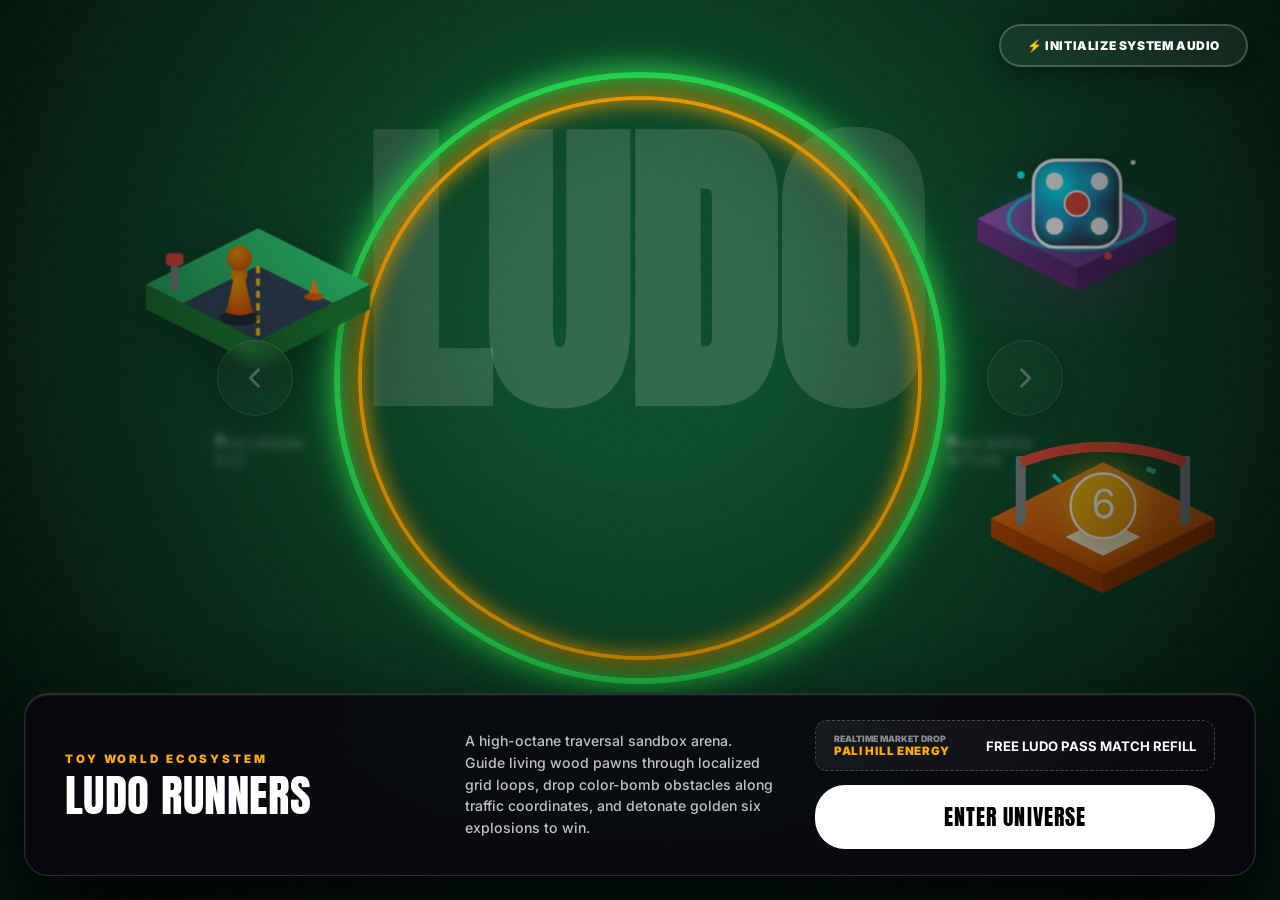
==== index.html @ 67fd9275 "Update index.html" ====
<!DOCTYPE html>
<html lang="en">
<head>
    <meta charset="UTF-8">
    <meta name="viewport" content="width=device-width, initial-scale=1.0">
    <title>BANDRA HUSTLE // AAA INTERACTIVE SYSTEM ARCHITECTURE</title>
    <link rel="preconnect" href="https://fonts.googleapis.com" />
    <link rel="preconnect" href="https://fonts.gstatic.com" crossorigin />
    <link href="https://fonts.googleapis.com/css2?family=Anton&family=Inter:wght@400;700;900&display=swap" rel="stylesheet" />
    
    <style>
        :root {
            --bg-current: #105B35;
            --ring-1: #00ff66;
            --ring-2: #ffaa00;
            --glass-bg: rgba(9, 7, 16, 0.9);
            --neon-glow: #00ff66;
        }

        * {
            margin: 0; padding: 0; box-sizing: border-box;
            font-family: 'Inter', sans-serif;
            user-select: none; -webkit-user-drag: none;
        }

        body, html { 
            width: 100%; height: 100vh; overflow: hidden; 
            background-color: #020104; color: #fff;
        }

        .app-container {
            position: relative; width: 100%; height: 100vh; overflow: hidden;
            background-color: var(--bg-current);
            transition: background-color 1000ms cubic-bezier(0.16, 1, 0.3, 1);
        }

        .ambient-shading {
            position: absolute; inset: 0; pointer-events: none; z-index: 50;
            background: radial-gradient(circle at 50% 35%, transparent 15%, rgba(1, 0, 4, 0.75) 85%);
            mix-blend-mode: multiply;
        }

        .grain-overlay {
            position: absolute; inset: 0; pointer-events: none; z-index: 51; opacity: 0.15;
            background-image: url("data:image/svg+xml,%3Csvg viewBox='0 0 200 200' xmlns='http://www.w3.org/2000/svg'%3E%3Cfilter id='f'%3E%3CfeTurbulence type='fractalNoise' baseFrequency='0.75' numOctaves='4'/%3E%3C/filter%3E%3Crect width='100%25' height='100%25' filter='url(%23f)' opacity='0.12'/%3E%3C/svg%3E");
        }

        .audio-toggle {
            position: absolute; top: 24px; right: 32px; z-index: 60;
            background: rgba(255, 255, 255, 0.06); border: 2px solid rgba(255, 255, 255, 0.2);
            padding: 12px 26px; border-radius: 30px; color: white; font-size: 0.75rem;
            font-weight: 900; cursor: pointer; backdrop-filter: blur(20px);
            box-shadow: 0 6px 24px rgba(0,0,0,0.4); transition: all 0.3s cubic-bezier(0.16, 1, 0.3, 1);
            letter-spacing: 0.05em;
        }
        .audio-toggle:hover { background: #fff; color: #000; transform: scale(1.05); }

        .ring-system {
            position: absolute; top: 42%; left: 50%; transform: translate(-50%, -50%);
            width: 68vh; height: 68vh; pointer-events: none; z-index: 2;
        }
        .neon-ring-outer {
            position: absolute; inset: 0; border-radius: 50%;
            border: 6px solid var(--ring-1);
            box-shadow: 0 0 35px var(--ring-1), inset 0 0 20px var(--ring-1);
            animation: ringPulse 2.2s infinite alternate ease-in-out, ringFlicker 0.18s infinite;
        }
        .neon-ring-inner {
            position: absolute; inset: 24px; border-radius: 50%;
            border: 4px solid var(--ring-2);
            box-shadow: 0 0 45px var(--ring-2), inset 0 0 22px var(--ring-2);
            animation: ringPulse 1.6s infinite alternate-reverse ease-in-out;
        }

        @keyframes ringPulse {
            0% { transform: scale(0.98); filter: brightness(0.9); }
            100% { transform: scale(1.03); filter: brightness(1.3); }
        }
        @keyframes ringFlicker {
            0%, 100% { opacity: 1; }
            33% { opacity: 0.95; }
            64% { opacity: 0.98; }
        }

        .ring-nav-btn {
            position: absolute; top: 42%; transform: translateY(-50%);
            width: 76px; height: 76px; border-radius: 50%;
            background: rgba(255, 255, 255, 0.03); border: 1px solid rgba(255, 255, 255, 0.15);
            backdrop-filter: blur(8px); -webkit-backdrop-filter: blur(8px); cursor: pointer; z-index: 45;
            display: flex; align-items: center; justify-content: center; color: rgba(255, 255, 255, 0.4);
            box-shadow: 0 8px 32px rgba(0,0,0,0.2);
            transition: all 0.3s cubic-bezier(0.16, 1, 0.3, 1);
        }
        .ring-nav-btn:hover { 
            background: rgba(255, 255, 255, 0.12); border-color: rgba(255, 255, 255, 0.4); 
            transform: translateY(-50%) scale(1.08); color: rgba(255, 255, 255, 0.9);
            box-shadow: 0 0 20px rgba(255,255,255,0.15);
        }
        .ring-nav-left { left: calc(50% - 47vh); }
        .ring-nav-right { right: calc(50% - 47vh); }
        .ring-nav-btn svg { width: 28px; height: 28px; fill: none; stroke: currentColor; stroke-width: 2.5; }

        .ghost-text {
            position: absolute; top: 5%; left: 50%; transform: translateX(-50%);
            pointer-events: none; font-family: 'Anton', sans-serif; font-size: clamp(90px, 24vw, 340px);
            font-weight: 900; color: rgba(255, 255, 255, 0.15); text-transform: uppercase; 
            white-space: nowrap; z-index: 1; letter-spacing: -0.01em;
        }

        .stage-container { position: absolute; inset: 0; z-index: 3; perspective: 1800px; }
        .character-wrapper {
            position: absolute; aspect-ratio: 0.58 / 1; will-change: transform, filter, opacity;
            transition: all 900ms cubic-bezier(0.16, 1, 0.3, 1);
        }
        .character-wrapper img { 
            width: 100%; height: 100%; object-fit: contain; object-position: bottom center; 
            animation: heroBreathing 5s infinite alternate ease-in-out;
        }

        @keyframes heroBreathing {
            0% { transform: translateY(0) scale(1); filter: drop-shadow(0 20px 30px rgba(0,0,0,0.45)); }
            100% { transform: translateY(-12px) scale(1.02); filter: drop-shadow(0 35px 60px rgba(0,0,0,0.65)) brightness(1.12); }
        }

        /* 3D Diorama Stage Container Plates */
        .props-container { position: absolute; inset: 0; z-index: 4; pointer-events: none; }
        
        .aaa-diorama-card {
            position: absolute; width: 260px; height: 260px;
            will-change: transform, opacity;
            transition: all 1200ms cubic-bezier(0.16, 1, 0.3, 1);
        }

        /* Ambient Orbiting Animations with Micro Parallax Shifting */
        @keyframes d-orbit-left {
            0% { transform: translateY(0px) rotate(-2deg) scale(1); }
            50% { transform: translateY(-15px) rotate(2deg) scale(1.03); }
            100% { transform: translateY(0px) rotate(-2deg) scale(1); }
        }
        @keyframes d-orbit-topright {
            0% { transform: translateY(0px) rotate(4deg) scale(1); }
            50% { transform: translateY(-22px) rotate(-1deg) scale(1.04); }
            100% { transform: translateY(0px) rotate(4deg) scale(1); }
        }
        @keyframes d-orbit-bottomright {
            0% { transform: translateY(0px) rotate(-3deg) scale(1); }
            50% { transform: translateY(12px) rotate(3deg) scale(0.97); }
            100% { transform: translateY(0px) rotate(-3deg) scale(1); }
        }

        .role-center { left: 50%; bottom: 15%; height: 85%; transform: translateX(-50%) translateZ(150px); opacity: 1; z-index: 20; filter: blur(0); }
        .role-left { left: 16%; bottom: 20%; height: 32%; transform: translateX(-50%) translateZ(-350px) rotateY(45deg); filter: blur(5px) grayscale(40%); opacity: 0.45; z-index: 10; }
        .role-right { left: 84%; bottom: 20%; height: 32%; transform: translateX(-50%) translateZ(-350px) rotateY(-45deg); filter: blur(5px) grayscale(40%); opacity: 0.45; z-index: 10; }
        .role-back { left: 50%; bottom: 24%; height: 18%; transform: translateX(-50%) translateZ(-800px); filter: blur(15px); opacity: 0.04; z-index: 5; }

        .bottom-console {
            position: absolute; bottom: 24px; left: 24px; right: 24px; z-index: 60;
            background: var(--glass-bg); backdrop-filter: blur(45px) saturate(210%);
            -webkit-backdrop-filter: blur(45px) saturate(210%);
            border: 1px solid rgba(255, 255, 255, 0.14); border-radius: 24px;
            padding: 26px 40px; display: grid; grid-template-columns: 360px 1fr 400px;
            gap: 40px; align-items: center;
            box-shadow: 0 45px 90px rgba(0,0,0,0.9), inset 0 1px 2px rgba(255,255,255,0.2);
        }

        .ui-title { font-family: 'Anton', sans-serif; font-size: 2.8rem; color: #fff; line-height: 0.95; text-transform: uppercase; letter-spacing: 0.01em; }
        .brand-meta { font-size: 0.72rem; font-weight: 900; color: var(--ring-2); letter-spacing: 0.25em; text-transform: uppercase; margin-bottom: 8px; }
        .ui-desc { font-size: 0.88rem; color: rgba(255, 255, 255, 0.75); line-height: 1.55; font-weight: 500; }

        .console-right-panel { display: flex; flex-direction: column; gap: 14px; }
        
        .compact-deal-box {
            background: linear-gradient(135deg, rgba(255,255,255,0.06) 0%, rgba(255,255,255,0.01) 100%);
            border: 1px dashed rgba(255, 255, 255, 0.22); border-radius: 12px; padding: 12px 18px;
            display: flex; justify-content: space-between; align-items: center;
            position: relative; overflow: hidden;
        }

        .deal-vendor { font-size: 0.72rem; color: var(--ring-2); font-weight: 900; text-transform: uppercase; letter-spacing: 0.06em; }
        .deal-text { font-size: 0.82rem; color: #fff; font-weight: 700; }

        .launcher-btn {
            width: 100%; background: #fff; color: #000; border: none; border-radius: 30px;
            padding: 16px; font-family: 'Anton', sans-serif; font-size: 1.35rem;
            letter-spacing: 0.05em; text-transform: uppercase; cursor: pointer; text-align: center; text-decoration: none;
            transition: all 0.3s cubic-bezier(0.16, 1, 0.3, 1); display: flex; align-items: center; justify-content: center;
        }
        .launcher-btn:hover { 
            background: var(--neon-glow); transform: translateY(-3px); 
            box-shadow: 0 12px 30px rgba(0,255,102,0.45);
        }

        @media (max-width: 1200px) {
            .bottom-console { grid-template-columns: 1fr; gap: 20px; padding: 24px; }
            .ui-desc, .compact-deal-box { display: none; }
            .ring-nav-btn { width: 64px; height: 64px; }
            .ring-nav-left { left: 20px; } .ring-nav-right { right: 20px; }
            .aaa-diorama-card { display: none; }
        }
    </style>
</head>
<body>

    <div class="app-container" id="app-root">
        <div class="ambient-shading"></div>
        <div class="grain-overlay"></div>
        
        <button class="audio-toggle" onclick="toggleMusic()"><span id="m-status">⚡ INITIALIZE SYSTEM AUDIO</span></button>
        
        <div class="ghost-text" id="ghost-title">LUDO</div>
        
        <div class="ring-system">
            <div class="neon-ring-outer"></div>
            <div class="neon-ring-inner"></div>
        </div>

        <button class="ring-nav-btn ring-nav-left" onclick="navigate('prev')" aria-label="Previous Frame">
            <svg viewBox="0 0 24 24"><path d="M15 19l-7-7 7-7" stroke-linecap="round" stroke-linejoin="round"/></svg>
        </button>
        <button class="ring-nav-btn ring-nav-right" onclick="navigate('next')" aria-label="Next Frame">
            <svg viewBox="0 0 24 24"><path d="M9 5l7 7-7 7" stroke-linecap="round" stroke-linejoin="round"/></svg>
        </button>

        <div class="stage-container" id="stage"></div>
        <div class="props-container" id="sticker-layer"></div>

        <div class="bottom-console">
            <div>
                <div class="brand-meta" id="meta-type">TOY WORLD CHAOS</div>
                <p class="ui-title" id="char-name">LUDO RUNNERS</p>
            </div>

            <div>
                <p class="ui-desc" id="char-desc">Loading visual world engine ecosystems...</p>
            </div>

            <div class="console-right-panel">
                <div class="compact-deal-box">
                    <div>
                        <div style="font-size: 0.55rem; opacity: 0.5; font-weight: 900; text-transform: uppercase;">REALTIME MARKET DROP</div>
                        <div class="deal-vendor" id="deal-vendor">LOADING NODE</div>
                    </div>
                    <div class="deal-text" id="deal-text">UPDATING VIP BADGE METADATA...</div>
                </div>
                <a href="#" class="launcher-btn" onclick="launchGame(event)">ENTER UNIVERSE</a>
            </div>
        </div>
    </div>

    <script>
        // Cinematic High-Poly 3D Diorama Blueprint Library
        const DIORAMAS = {
            ludo: [
                // 1. LEFT DIORAMA: Tiny suburban road with running wooden pawn
                `<svg viewBox="0 0 240 240">
                    <defs>
                        <linearGradient id="ludoGrass" x1="0" y1="0" x2="0" y2="1"><stop offset="0%" stop-color="#2ecc71"/><stop offset="100%" stop-color="#27ae60"/></linearGradient>
                        <linearGradient id="ludoAsphalt" x1="0" y1="0" x2="1" y2="0"><stop offset="0%" stop-color="#34495e"/><stop offset="100%" stop-color="#2c3e50"/></linearGradient>
                        <radialGradient id="pawnWood" cx="40%" cy="30%" r="70%"><stop offset="0%" stop-color="#f39c12"/><stop offset="100%" stop-color="#d35400"/></radialGradient>
                    </defs>
                    <polygon points="120,40 210,85 120,130 30,85" fill="url(#ludoGrass)" filter="drop-shadow(0 20px 25px rgba(0,0,0,0.5))"/>
                    <polygon points="30,85 120,130 120,150 30,105" fill="#1e7e34"/>
                    <polygon points="120,130 210,85 210,105 120,150" fill="#196f2e"/>
                    <polygon points="60,100 120,70 180,100 120,130" fill="url(#ludoAsphalt)"/>
                    <line x1="120" y1="70" x2="120" y2="130" stroke="#f1c40f" stroke-width="3" stroke-dasharray="6 4"/>
                    <polygon points="160,95 165,80 170,95" fill="#e67e22"/><ellipse cx="165" cy="95" rx="8" ry="3" fill="#d35400"/>
                    <ellipse cx="105" cy="112" rx="16" ry="6" fill="#000" opacity="0.4"/>
                    <path d="M95 105 Q90 108 105 110 Q120 108 115 105 L110 82 Q115 72 105 72 Q95 72 100 82 Z" fill="url(#pawnWood)"/>
                    <circle cx="105" cy="64" r="10" fill="url(#pawnWood)"/>
                    <rect x="50" y="70" width="6" height="20" fill="#7f8c8d"/>
                    <rect x="46" y="60" width="14" height="10" rx="3" fill="#e74c3c"/>
                </svg>`,
                // 2. TOP-RIGHT DIORAMA: Magical dice shrine sitting on a glowing tile
                `<svg viewBox="0 0 240 240">
                    <defs>
                        <linearGradient id="tileGlow" x1="0" y1="0" x2="0" y2="1"><stop offset="0%" stop-color="#9b59b6"/><stop offset="100%" stop-color="#8e44ad"/></linearGradient>
                        <radialGradient id="diceCore" cx="30%" cy="30%" r="70%"><stop offset="0%" stop-color="#00ffff"/><stop offset="60%" stop-color="#2980b9"/><stop offset="100%" stop-color="#2c3e50"/></radialGradient>
                    </defs>
                    <polygon points="120,50 200,90 120,130 40,90" fill="url(#tileGlow)" filter="drop-shadow(0 25px 30px rgba(142,68,173,0.4))"/>
                    <polygon points="40,90 120,130 120,148 40,108" fill="#6d3284"/>
                    <polygon points="120,130 200,90 200,108 120,148" fill="#5b2770"/>
                    <ellipse cx="120" cy="90" rx="55" ry="25" fill="none" stroke="#00ffff" stroke-width="3" opacity="0.7" filter="drop-shadow(0 0 8px #00ffff)"/>
                    <g transform="translate(0, -12)">
                        <rect x="85" y="55" width="70" height="70" rx="18" fill="url(#diceCore)" stroke="#fff" stroke-width="2.5" filter="drop-shadow(0 10px 20px rgba(0,0,0,0.4))"/>
                        <circle cx="102" cy="72" r="7" fill="#fff" filter="drop-shadow(0 0 6px #00ffff)"/>
                        <circle cx="138" cy="72" r="7" fill="#fff" filter="drop-shadow(0 0 6px #00ffff)"/>
                        <circle cx="102" cy="108" r="7" fill="#fff" filter="drop-shadow(0 0 6px #00ffff)"/>
                        <circle cx="138" cy="108" r="7" fill="#fff" filter="drop-shadow(0 0 6px #00ffff)"/>
                        <circle cx="120" cy="90" r="10" fill="#e74c3c" stroke="#fff" stroke-width="1.5"/>
                    </g>
                    <circle cx="75" cy="55" r="3" fill="#00ffff"/><circle cx="165" cy="45" r="2" fill="#fff"/><circle cx="145" cy="120" r="3" fill="#e74c3c"/>
                </svg>`,
                // 3. BOTTOM-RIGHT DIORAMA: Miniature finish line platform with golden six burst
                `<svg viewBox="0 0 240 240">
                    <defs>
                        <linearGradient id="goldBase" x1="0" y1="0" x2="1" y2="1"><stop offset="0%" stop-color="#f1c40f"/><stop offset="100%" stop-color="#f39c12"/></linearGradient>
                        <linearGradient id="floorPlank" x1="0" y1="0" x2="0" y2="1"><stop offset="0%" stop-color="#e67e22"/><stop offset="100%" stop-color="#d35400"/></linearGradient>
                    </defs>
                    <polygon points="120,40 210,85 120,130 30,85" fill="url(#floorPlank)"/>
                    <polygon points="30,85 120,130 120,145 30,100" fill="#b34700"/>
                    <polygon points="120,130 210,85 210,100 120,145" fill="#993d00"/>
                    <polygon points="90,100 120,85 150,100 120,115" fill="#fff"/>
                    <polygon points="70,90 90,100 120,115 100,105" fill="#222"/>
                    <rect x="50" y="35" width="8" height="55" fill="#7f8c8d" rx="2"/>
                    <rect x="182" y="35" width="8" height="55" fill="#7f8c8d" rx="2"/>
                    <path d="M54 40 Q120 15 186 40" fill="none" stroke="#e74c3c" stroke-width="8"/>
                    <g filter="drop-shadow(0 0 15px #f1c40f)">
                        <circle cx="120" cy="75" r="26" fill="url(#goldBase)" stroke="#fff" stroke-width="2"/>
                        <text x="120" y="85" font-family="'Anton', sans-serif" font-size="32" fill="#fff" text-anchor="middle">6</text>
                    </g>
                    <path d="M80 50 L86 56" stroke="#00ffff" stroke-width="3"/><path d="M155 45 L162 48" stroke="#2ecc71" stroke-width="4"/>
                </svg>`
            ],
            catan: [
                // 1. LEFT DIORAMA: Cozy hexagonal tile with animated wheat fields & windmill
                `<svg viewBox="0 0 240 240">
                    <polygon points="120,35 195,75 195,145 120,185 45,145 45,75" fill="#f39c12" stroke="#fff" stroke-width="1.5" filter="drop-shadow(0 20px 25px rgba(0,0,0,0.5))"/>
                    <rect x="108" y="75" width="24" height="50" fill="#d35400" rx="3"/>
                    <polygon points="100,75 120,55 140,75" fill="#c0392b"/>
                    <circle cx="120" cy="85" r="5" fill="#2c3e50"/>
                    <line x1="90" y1="85" x2="150" y2="85" stroke="#fff" stroke-width="2.5"/>
                    <line x1="120" y1="55" x2="120" y2="115" stroke="#fff" stroke-width="2.5"/>
                    <circle cx="75" cy="120" r="14" fill="#f1c40f"/><circle cx="160" cy="120" r="16" fill="#f1c40f"/>
                </svg>`,
                // 2. TOP-RIGHT DIORAMA: Mountainous ore crystal node element
                `<svg viewBox="0 0 240 240">
                    <polygon points="120,35 195,75 195,145 120,185 45,145 45,75" fill="#7f8c8d"/>
                    <polygon points="120,50 170,140 70,140" fill="#95a5a6"/>
                    <polygon points="95,65 145,150 45,150" fill="#bdc3c7"/>
                    <polygon points="120,70 140,110 120,135 100,110" fill="#9b59b6" stroke="#fff" stroke-width="1" filter="drop-shadow(0 0 10px #9b59b6)"/>
                    <polygon points="145,90 158,115 145,130 132,115" fill="#00ffff" stroke="#fff" stroke-width="1" filter="drop-shadow(0 0 8px #00ffff)"/>
                </svg>`,
                // 3. BOTTOM-RIGHT DIORAMA: Seafaring trade ship arriving at harbor beacon
                `<svg viewBox="0 0 240 240">
                    <polygon points="120,35 195,75 195,145 120,185 45,145 45,75" fill="#2980b9"/>
                    <rect x="150" y="70" width="16" height="60" fill="#eceff1"/>
                    <polygon points="146,70 158,52 170,70" fill="#c0392b"/>
                    <circle cx="158" cy="64" r="8" fill="#fff5cc" filter="blur(4px)"/>
                    <path d="M65,120 L105,120 L115,105 L55,105 Z" fill="#8d6e63"/>
                    <polygon points="85,105 85,75 105,90" fill="#fff"/>
                </svg>`
            ],
            sandbox: [
                // 1. LEFT DIORAMA: Voxel floating island tile with stylized tree
                `<svg viewBox="0 0 240 240">
                    <rect x="45" y="75" width="150" height="75" fill="#27ae60" rx="8" filter="drop-shadow(0 20px 25px rgba(0,0,0,0.5))"/>
                    <rect x="45" y="110" width="150" height="40" fill="#7d5c42" rx="4"/>
                    <rect x="95" y="45" width="50" height="50" fill="#2ecc71" rx="6"/>
                    <rect x="110" y="30" width="20" height="20" fill="#55efc4" rx="3"/>
                    <rect x="117" y="90" width="8" height="25" fill="#634832"/>
                </svg>`,
                // 2. TOP-RIGHT DIORAMA: Glowing matrix mineral pickaxe excavation node
                `<svg viewBox="0 0 240 240">
                    <rect x="50" y="50" width="140" height="140" rx="20" fill="#2d3436" stroke="#636e72" stroke-width="4"/>
                    <rect x="80" y="80" width="30" height="30" fill="#00ffcc" filter="drop-shadow(0 0 12px #00ffcc)"/>
                    <rect x="130" y="70" width="20" height="20" fill="#ff007f" filter="drop-shadow(0 0 10px #ff007f)"/>
                    <path d="M70,140 L140,70" stroke="#81ecec" stroke-width="8" stroke-linecap="square"/>
                    <rect x="125" y="50" width="35" height="30" fill="#ffeaa7" rx="3"/>
                </svg>`,
                // 3. BOTTOM-RIGHT DIORAMA: Obsidian runic portal portal block
                `<svg viewBox="0 0 240 240">
                    <rect x="55" y="45" width="130" height="150" rx="12" fill="#1e272e" stroke="#00d2d3" stroke-width="6" filter="drop-shadow(0 0 20px #00d2d3)"/>
                    <circle cx="120" cy="120" r="45" fill="radial-gradient(circle, #a55eea, #4b1285)"/>
                    <circle cx="120" cy="120" r="25" fill="#fff" filter="blur(6px)" opacity="0.6"/>
                </svg>`
            ],
            guide: [
                // 1. LEFT DIORAMA: Luxury marketplace structure storefront layout
                `<svg viewBox="0 0 240 240">
                    <polygon points="120,40 210,85 120,130 30,85" fill="#2c3e50" filter="drop-shadow(0 20px 25px rgba(0,0,0,0.6))"/>
                    <rect x="60" y="55" width="120" height="40" fill="#e74c3c" rx="4"/>
                    <line x1="60" y1="75" x2="180" y2="75" stroke="#fff" stroke-width="4" stroke-dasharray="10 6"/>
                    <ellipse cx="120" cy="115" rx="30" ry="10" fill="#ffd700" stroke="#fff" stroke-width="1.5"/>
                    <path d="M110,85 L130,85 L125,115 L115,115 Z" fill="linear-gradient(#fff, #aaa)"/>
                </svg>`,
                // 2. TOP-RIGHT DIORAMA: Golden reward safe box treasure chest safe vault
                `<svg viewBox="0 0 240 240">
                    <rect x="50" y="50" width="140" height="130" rx="22" fill="linear-gradient(135deg, #f1c40f, #d35400)" stroke="#fff" stroke-width="3" filter="drop-shadow(0 20px 30px rgba(0,0,0,0.7))"/>
                    <rect x="68" y="68" width="104" height="94" fill="#1c1c1f" rx="10"/>
                    <circle cx="120" cy="115" r="24" fill="none" stroke="#f1c40f" stroke-width="6"/>
                    <circle cx="120" cy="115" r="8" fill="#00ff66" filter="drop-shadow(0 0 8px #00ff66)"/>
                    <circle cx="80" cy="85" r="4" fill="#ffd700"/><circle cx="160" cy="140" r="3" fill="#ffd700"/>
                </svg>`,
                // 3. BOTTOM-RIGHT DIORAMA: Floating VIP validation card display capsule
                `<svg viewBox="0 0 240 240">
                    <ellipse cx="120" cy="160" rx="60" ry="18" fill="#34495e"/>
                    <path d="M60,80 L60,160 Q120,190 180,160 L180,80 Z" fill="rgba(0, 240, 255, 0.08)" stroke="#00ffff" stroke-width="2"/>
                    <ellipse cx="120" cy="80" rx="60" ry="16" fill="rgba(255,255,255,0.2)" stroke="#00ffff" stroke-width="1.5"/>
                    <g transform="translate(0, -10)">
                        <rect x="85" y="95" width="70" height="44" rx="6" fill="rgba(231, 76, 60, 0.8)" stroke="#fff" stroke-width="1.5" transform="rotate(-15 120 117)"/>
                        <text x="120" y="122" font-family="'Anton', sans-serif" font-size="14" fill="#fff" text-anchor="middle" transform="rotate(-15 120 117)">VIP PASS</text>
                    </g>
                </svg>`
            ]
        };

        const DATA = [
            { name: "LUDO RUNNERS", game: "ludo", title: "LUDO", type: "TOY WORLD ECOSYSTEM", desc: "A high-octane traversal sandbox arena. Guide living wood pawns through localized grid loops, drop color-bomb obstacles along traffic coordinates, and detonate golden six explosions to win.", src: 'https://fifth-gentle-45902158.figma.site/_components/v2/4de492f6d9cf8244ad5293233e5c6f52407d42fc/2.b977faab.png', bg: '#0D4F2C', ring1: '#00ff66', ring2: '#ffaa00', vendor: 'PALI HILL ENERGY', deal: 'FREE LUDO PASS MATCH REFILL', stickKey: 'ludo' },
            { name: "BANDRA SETTLERS", game: "catan", title: "CATAN", type: "BOARD STRATEGY MATRIX", desc: "Monopolize neighborhood trade routes. Barter golden wheat layers, capture premium territory plots, and deploy physical wood guardian blocks to cut off your opponents.", src: 'https://fifth-gentle-45902158.figma.site/_components/v2/4de492f6d9cf8244ad5293233e5c6f52407d42fc/1.02464a56.png', bg: '#8A251A', ring1: '#FF0055', ring2: '#00F0FF', vendor: 'SUBWAY CARTER', deal: 'BOGO CHAI SHAKE // CODE: HUSTLE', stickKey: 'catan' },
            { name: "MAYANAGRI CRAFT", game: "sandbox", title: "CRAFT", type: "VOXEL FANTASY CANVAS", desc: "Forge an original block world from the ground up. Mine glowing crystal shards with specialized pickaxes, summon block elemental spirits, and structure immense property grids.", src: 'https://fifth-gentle-45902158.figma.site/_components/v2/4de492f6d9cf8244ad5293233e5c6f52407d42fc/3.4df853b4.png', bg: '#581B82', ring1: '#FFFF00', ring2: '#FF00FF', vendor: 'KICKSTART CAFE', deal: 'FLAT 30% OFF NITRO COLD BREWS', stickKey: 'sandbox' },
            { name: "BANDRA BUZZ", game: "guide", title: "BUZZ", type: "CYBER HUB TERMINAL", desc: "The ultimate premium directory platform. Crack open golden loot vaults, secure high-value holographic coupons, and claim limited rewards from the neighborhood's elite merchants.", src: 'https://fifth-gentle-45902158.figma.site/_components/v2/4de492f6d9cf8244ad5293233e5c6f52407d42fc/4.4457fbce.png', bg: '#134770', ring1: '#00FFFF', ring2: '#FFFFFF', vendor: 'ELITE MERCHANDISE', deal: 'SECRET MYSTERY VAULT IS LIVE', stickKey: 'guide' }
        ];

        let activeIndex = 0, isAnimating = false;
        const root = document.getElementById('app-root'), stage = document.getElementById('stage'), stickerLayer = document.getElementById('sticker-layer');

        function init() {
            stage.innerHTML = '';
            DATA.forEach((item, idx) => {
                const div = document.createElement('div');
                div.className = 'character-wrapper'; div.id = `char-${idx}`;
                div.innerHTML = `<img src="${item.src}" alt="Hero ${item.name}" draggable="false">`;
                stage.appendChild(div);
            });
            updateScene();
        }

        function updateScene() {
            const current = DATA[activeIndex];
            root.style.setProperty('--bg-current', current.bg);
            root.style.setProperty('--ring-1', current.ring1);
            root.style.setProperty('--ring-2', current.ring2);
            document.getElementById('ghost-title').innerText = current.title;
            document.getElementById('char-name').innerText = current.name;
            document.getElementById('char-desc').innerText = current.desc;
            document.getElementById('meta-type').innerText = current.type;
            document.getElementById('deal-vendor').innerText = current.vendor;
            document.getElementById('deal-text').innerText = current.deal;

            DATA.forEach((_, idx) => {
                const node = document.getElementById(`char-${idx}`);
                node.className = 'character-wrapper';
                if (idx === activeIndex) node.classList.add('role-center');
                else if (idx === (activeIndex + DATA.length - 1) % DATA.length) node.classList.add('role-left');
                else if (idx === (activeIndex + 1) % DATA.length) node.classList.add('role-right');
                else node.classList.add('role-back');
            });

            renderAAADioramaPods(current.stickKey);
        }

        function renderAAADioramaPods(key) {
            stickerLayer.innerHTML = '';
            const models = DIORAMAS[key];
            
            // Explicit Curated Layout Configurations: Left, Top-Right, Bottom-Right
            const layouts = [
                { left: 10, top: 22, profile: 'd-orbit-left', depth: -180 },
                { left: 74, top: 14, profile: 'd-orbit-topright', depth: -120 },
                { left: 76, top: 48, profile: 'd-orbit-bottomright', depth: -60 }
            ];

            models.forEach((svgMarkup, i) => {
                if(i >= layouts.length) return;
                const config = layouts[i];
                
                const frame = document.createElement('div');
                frame.className = 'aaa-diorama-card';
                frame.innerHTML = svgMarkup;

                frame.style.left = `${config.left}%`;
                frame.style.top = `${config.top}%`;
                frame.style.transform = `translateZ(${config.depth - 200}px) scale(0.6)`;
                frame.style.opacity = '0';
                frame.style.animation = `${config.profile} ${5 + (i * 1.5)}s infinite alternate ease-in-out`;

                stickerLayer.appendChild(frame);

                // Entrance parallax sweep execution
                setTimeout(() => {
                    frame.style.transform = `translateZ(${config.depth}px) scale(1.15)`;
                    frame.style.opacity = '1';
                }, 60 + (i * 80));
            });
        }

        function navigate(dir) {
            if (isAnimating) return;
            isAnimating = true;
            activeIndex = dir === 'next' ? (activeIndex + 1) % DATA.length : (activeIndex + DATA.length - 1) % DATA.length;
            updateScene();
            setTimeout(() => { isAnimating = false; }, 900);
        }

        function launchGame(e) {
            e.preventDefault();
            alert(`Booting Modular Game Environment Engine: [${DATA[activeIndex].game.toUpperCase()}]`);
        }

        let audioCtx = null;
        function toggleMusic() {
            if (!audioCtx) {
                audioCtx = new (window.AudioContext || window.webkitAudioContext)();
                setInterval(() => {
                    if(audioCtx && audioCtx.state === 'running') {
                        let osc = audioCtx.createOscillator(); let gain = audioCtx.createGain();
                        osc.type = 'sine'; const tracks = [146.83, 164.81, 220.00, 293.66];
                        osc.frequency.setValueAtTime(tracks[Math.floor(Math.random() * tracks.length)], audioCtx.currentTime);
                        gain.gain.setValueAtTime(0.03, audioCtx.currentTime);
                        gain.gain.exponentialRampToValueAtTime(0.001, audioCtx.currentTime + 0.5);
                        osc.connect(gain); gain.connect(audioCtx.destination);
                        osc.start(); osc.stop(audioCtx.currentTime + 0.5);
                    }
                }, 280);
                document.getElementById('m-status').innerText = "🔊 AUDIO SYNTH: OPERATIONAL"; return;
            }
            if (audioCtx.state === 'suspended') { audioCtx.resume(); document.getElementById('m-status').innerText = "🔊 AUDIO SYNTH: OPERATIONAL"; }
            else { audioCtx.suspend(); document.getElementById('m-status').innerText = "🔇 AUDIO SYNTH: ASLEEP"; }
        }

        window.addEventListener('DOMContentLoaded', init);
    </script>
</body>
</html>
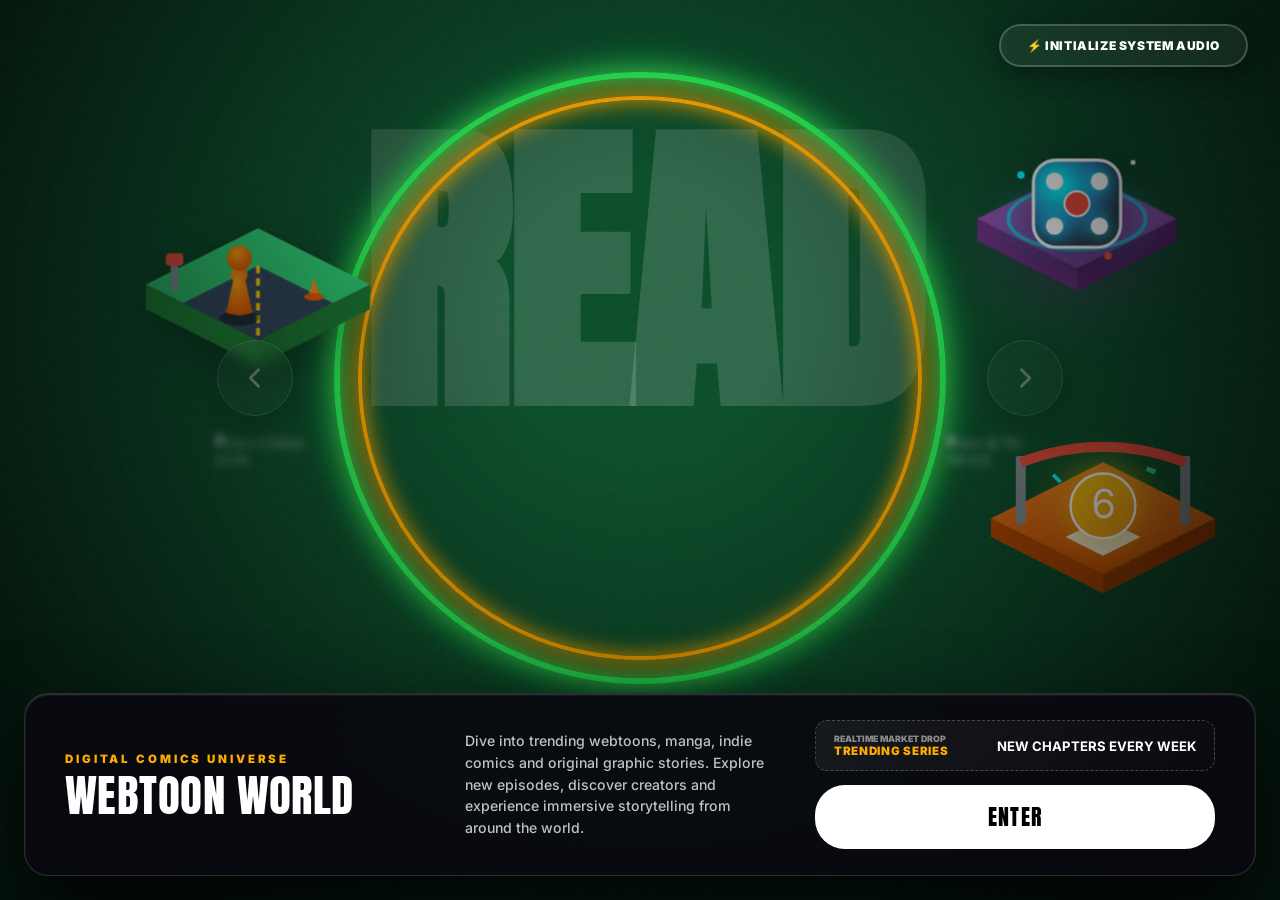
==== commit ee7427e5: "Updated homepage and project structure" ====
--- a/index.html
+++ b/index.html
@@ -242,7 +242,7 @@
                     </div>
                     <div class="deal-text" id="deal-text">UPDATING VIP BADGE METADATA...</div>
                 </div>
-                <a href="#" class="launcher-btn" onclick="launchGame(event)">ENTER UNIVERSE</a>
+                <a href="#" class="launcher-btn" onclick="launchGame(event)">ENTER</a>
             </div>
         </div>
     </div>
@@ -395,11 +395,68 @@
         };
 
         const DATA = [
-            { name: "LUDO RUNNERS", game: "ludo", title: "LUDO", type: "TOY WORLD ECOSYSTEM", desc: "A high-octane traversal sandbox arena. Guide living wood pawns through localized grid loops, drop color-bomb obstacles along traffic coordinates, and detonate golden six explosions to win.", src: 'https://fifth-gentle-45902158.figma.site/_components/v2/4de492f6d9cf8244ad5293233e5c6f52407d42fc/2.b977faab.png', bg: '#0D4F2C', ring1: '#00ff66', ring2: '#ffaa00', vendor: 'PALI HILL ENERGY', deal: 'FREE LUDO PASS MATCH REFILL', stickKey: 'ludo' },
-            { name: "BANDRA SETTLERS", game: "catan", title: "CATAN", type: "BOARD STRATEGY MATRIX", desc: "Monopolize neighborhood trade routes. Barter golden wheat layers, capture premium territory plots, and deploy physical wood guardian blocks to cut off your opponents.", src: 'https://fifth-gentle-45902158.figma.site/_components/v2/4de492f6d9cf8244ad5293233e5c6f52407d42fc/1.02464a56.png', bg: '#8A251A', ring1: '#FF0055', ring2: '#00F0FF', vendor: 'SUBWAY CARTER', deal: 'BOGO CHAI SHAKE // CODE: HUSTLE', stickKey: 'catan' },
-            { name: "MAYANAGRI CRAFT", game: "sandbox", title: "CRAFT", type: "VOXEL FANTASY CANVAS", desc: "Forge an original block world from the ground up. Mine glowing crystal shards with specialized pickaxes, summon block elemental spirits, and structure immense property grids.", src: 'https://fifth-gentle-45902158.figma.site/_components/v2/4de492f6d9cf8244ad5293233e5c6f52407d42fc/3.4df853b4.png', bg: '#581B82', ring1: '#FFFF00', ring2: '#FF00FF', vendor: 'KICKSTART CAFE', deal: 'FLAT 30% OFF NITRO COLD BREWS', stickKey: 'sandbox' },
-            { name: "BANDRA BUZZ", game: "guide", title: "BUZZ", type: "CYBER HUB TERMINAL", desc: "The ultimate premium directory platform. Crack open golden loot vaults, secure high-value holographic coupons, and claim limited rewards from the neighborhood's elite merchants.", src: 'https://fifth-gentle-45902158.figma.site/_components/v2/4de492f6d9cf8244ad5293233e5c6f52407d42fc/4.4457fbce.png', bg: '#134770', ring1: '#00FFFF', ring2: '#FFFFFF', vendor: 'ELITE MERCHANDISE', deal: 'SECRET MYSTERY VAULT IS LIVE', stickKey: 'guide' }
-        ];
+
+{
+    name: "WEBTOON WORLD",
+    game: "webtoons",
+    title: "READ",
+    type: "DIGITAL COMICS UNIVERSE",
+    desc: "Dive into trending webtoons, manga, indie comics and original graphic stories. Explore new episodes, discover creators and experience immersive storytelling from around the world.",
+    src: "https://fifth-gentle-45902158.figma.site/_components/v2/4de492f6d9cf8244ad5293233e5c6f52407d42fc/2.b977faab.png",
+    bg: "#0D4F2C",
+    ring1: "#00ff66",
+    ring2: "#ffaa00",
+    vendor: "TRENDING SERIES",
+    deal: "NEW CHAPTERS EVERY WEEK",
+    stickKey: "ludo"
+},
+
+{
+    name: "RETRO ARCADE",
+    game: "games",
+    title: "PLAY",
+    type: "CLASSIC GAMES COLLECTION",
+    desc: "Relive the golden age of gaming with Snake, Chess, Pac-Man, Sudoku, Road Rage and Ludo. Instant browser gameplay with zero downloads and pure nostalgia.",
+    src: "https://fifth-gentle-45902158.figma.site/_components/v2/4de492f6d9cf8244ad5293233e5c6f52407d42fc/1.02464a56.png",
+    bg: "#8A251A",
+    ring1: "#FF0055",
+    ring2: "#00F0FF",
+    vendor: "6 PLAYABLE GAMES",
+    deal: "NO DOWNLOADS • PLAY INSTANTLY",
+    stickKey: "catan"
+},
+
+{
+    name: "BANDRA DEALS",
+    game: "deals",
+    title: "SAVE",
+    type: "LOCAL OFFERS MARKETPLACE",
+    desc: "Unlock exclusive food offers, shopping discounts, hidden café specials and premium local deals from businesses across Bandra.",
+    src: "https://fifth-gentle-45902158.figma.site/_components/v2/4de492f6d9cf8244ad5293233e5c6f52407d42fc/3.4df853b4.png",
+    bg: "#581B82",
+    ring1: "#FFFF00",
+    ring2: "#FF00FF",
+    vendor: "LOCAL BUSINESSES",
+    deal: "FRESH DEALS UPDATED DAILY",
+    stickKey: "sandbox"
+},
+
+{
+    name: "COMING SOON",
+    game: "docs",
+    title: "NEXT",
+    type: "BANDRA HUSTLERS ECOSYSTEM",
+    desc: "The journey has just begun. More games, exclusive webtoons, creator tools, community features and exciting experiences are arriving soon.",
+    src: "https://fifth-gentle-45902158.figma.site/_components/v2/4de492f6d9cf8244ad5293233e5c6f52407d42fc/4.4457fbce.png",
+    bg: "#134770",
+    ring1: "#00FFFF",
+    ring2: "#FFFFFF",
+    vendor: "VERSION 1.0",
+    deal: "MORE EXPERIENCES COMING SOON",
+    stickKey: "guide"
+}
+
+];
 
         let activeIndex = 0, isAnimating = false;
         const root = document.getElementById('app-root'), stage = document.getElementById('stage'), stickerLayer = document.getElementById('sticker-layer');
@@ -441,7 +498,7 @@
 
         function renderAAADioramaPods(key) {
             stickerLayer.innerHTML = '';
-            const models = DIORAMAS[key];
+            const models = DIORAMAS[key] || DIORAMAS.ludo;
             
             // Explicit Curated Layout Configurations: Left, Top-Right, Bottom-Right
             const layouts = [
@@ -482,11 +539,25 @@
             setTimeout(() => { isAnimating = false; }, 900);
         }
 
-        function launchGame(e) {
-            e.preventDefault();
-            alert(`Booting Modular Game Environment Engine: [${DATA[activeIndex].game.toUpperCase()}]`);
-        }
-
+        function launchGame(e){
+
+    e.preventDefault();
+
+    const pages = [
+
+        "webtoons/",
+
+        "games/",
+
+        "deals/",
+
+        "docs/"
+
+    ];
+
+    window.location.href = pages[activeIndex];
+
+}
         let audioCtx = null;
         function toggleMusic() {
             if (!audioCtx) {
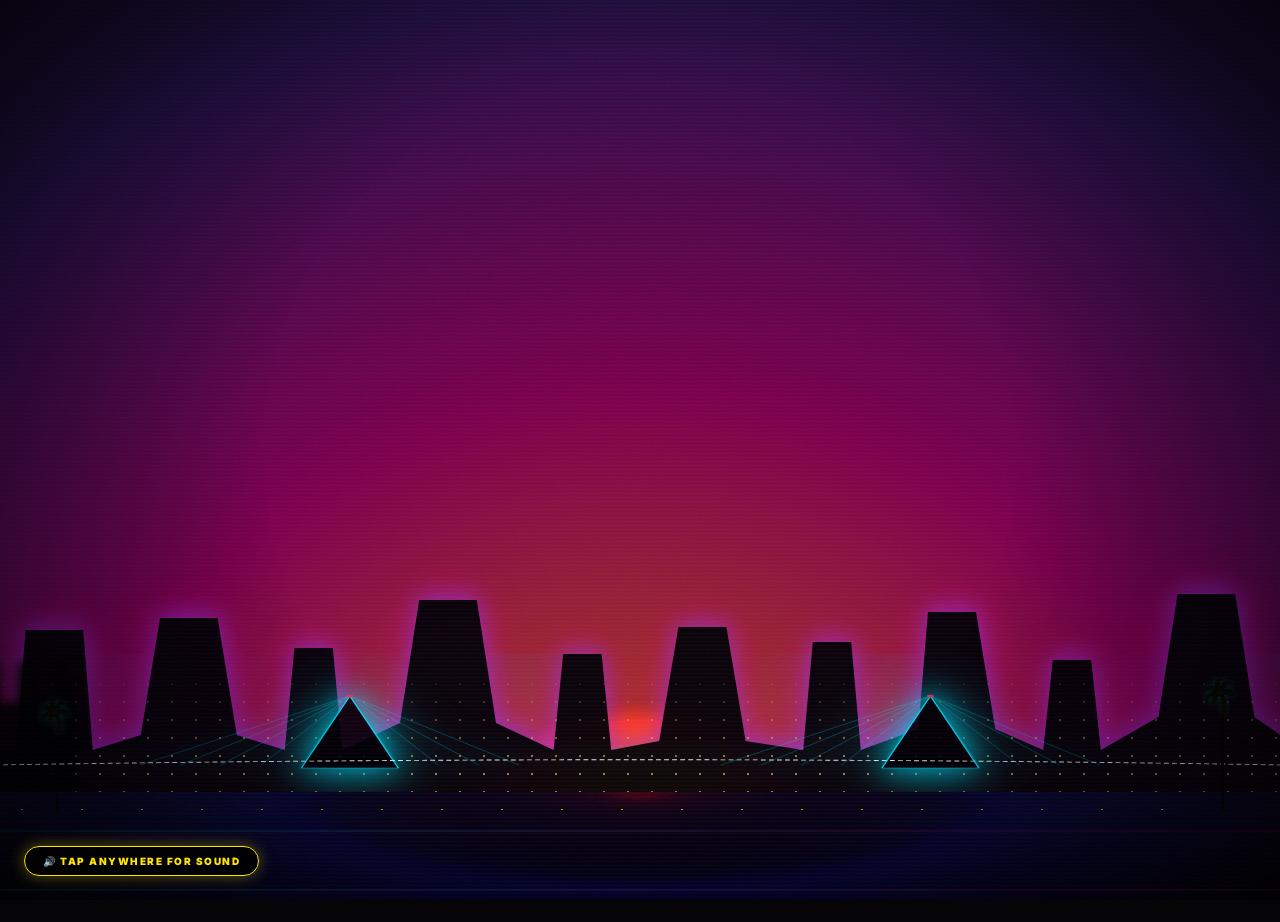
==== commit 24b72f0c: "Add files via upload" ====
--- a/index.html
+++ b/index.html
@@ -1,585 +1,1351 @@
-<!DOCTYPE html>
-<html lang="en">
-<head>
-    <meta charset="UTF-8">
-    <meta name="viewport" content="width=device-width, initial-scale=1.0">
-    <title>BANDRA HUSTLE // AAA INTERACTIVE SYSTEM ARCHITECTURE</title>
-    <link rel="preconnect" href="https://fonts.googleapis.com" />
-    <link rel="preconnect" href="https://fonts.gstatic.com" crossorigin />
-    <link href="https://fonts.googleapis.com/css2?family=Anton&family=Inter:wght@400;700;900&display=swap" rel="stylesheet" />
-    
-    <style>
-        :root {
-            --bg-current: #105B35;
-            --ring-1: #00ff66;
-            --ring-2: #ffaa00;
-            --glass-bg: rgba(9, 7, 16, 0.9);
-            --neon-glow: #00ff66;
-        }
-
-        * {
-            margin: 0; padding: 0; box-sizing: border-box;
-            font-family: 'Inter', sans-serif;
-            user-select: none; -webkit-user-drag: none;
-        }
-
-        body, html { 
-            width: 100%; height: 100vh; overflow: hidden; 
-            background-color: #020104; color: #fff;
-        }
-
-        .app-container {
-            position: relative; width: 100%; height: 100vh; overflow: hidden;
-            background-color: var(--bg-current);
-            transition: background-color 1000ms cubic-bezier(0.16, 1, 0.3, 1);
-        }
-
-        .ambient-shading {
-            position: absolute; inset: 0; pointer-events: none; z-index: 50;
-            background: radial-gradient(circle at 50% 35%, transparent 15%, rgba(1, 0, 4, 0.75) 85%);
-            mix-blend-mode: multiply;
-        }
-
-        .grain-overlay {
-            position: absolute; inset: 0; pointer-events: none; z-index: 51; opacity: 0.15;
-            background-image: url("data:image/svg+xml,%3Csvg viewBox='0 0 200 200' xmlns='http://www.w3.org/2000/svg'%3E%3Cfilter id='f'%3E%3CfeTurbulence type='fractalNoise' baseFrequency='0.75' numOctaves='4'/%3E%3C/filter%3E%3Crect width='100%25' height='100%25' filter='url(%23f)' opacity='0.12'/%3E%3C/svg%3E");
-        }
-
-        .audio-toggle {
-            position: absolute; top: 24px; right: 32px; z-index: 60;
-            background: rgba(255, 255, 255, 0.06); border: 2px solid rgba(255, 255, 255, 0.2);
-            padding: 12px 26px; border-radius: 30px; color: white; font-size: 0.75rem;
-            font-weight: 900; cursor: pointer; backdrop-filter: blur(20px);
-            box-shadow: 0 6px 24px rgba(0,0,0,0.4); transition: all 0.3s cubic-bezier(0.16, 1, 0.3, 1);
-            letter-spacing: 0.05em;
-        }
-        .audio-toggle:hover { background: #fff; color: #000; transform: scale(1.05); }
-
-        .ring-system {
-            position: absolute; top: 42%; left: 50%; transform: translate(-50%, -50%);
-            width: 68vh; height: 68vh; pointer-events: none; z-index: 2;
-        }
-        .neon-ring-outer {
-            position: absolute; inset: 0; border-radius: 50%;
-            border: 6px solid var(--ring-1);
-            box-shadow: 0 0 35px var(--ring-1), inset 0 0 20px var(--ring-1);
-            animation: ringPulse 2.2s infinite alternate ease-in-out, ringFlicker 0.18s infinite;
-        }
-        .neon-ring-inner {
-            position: absolute; inset: 24px; border-radius: 50%;
-            border: 4px solid var(--ring-2);
-            box-shadow: 0 0 45px var(--ring-2), inset 0 0 22px var(--ring-2);
-            animation: ringPulse 1.6s infinite alternate-reverse ease-in-out;
-        }
-
-        @keyframes ringPulse {
-            0% { transform: scale(0.98); filter: brightness(0.9); }
-            100% { transform: scale(1.03); filter: brightness(1.3); }
-        }
-        @keyframes ringFlicker {
-            0%, 100% { opacity: 1; }
-            33% { opacity: 0.95; }
-            64% { opacity: 0.98; }
-        }
-
-        .ring-nav-btn {
-            position: absolute; top: 42%; transform: translateY(-50%);
-            width: 76px; height: 76px; border-radius: 50%;
-            background: rgba(255, 255, 255, 0.03); border: 1px solid rgba(255, 255, 255, 0.15);
-            backdrop-filter: blur(8px); -webkit-backdrop-filter: blur(8px); cursor: pointer; z-index: 45;
-            display: flex; align-items: center; justify-content: center; color: rgba(255, 255, 255, 0.4);
-            box-shadow: 0 8px 32px rgba(0,0,0,0.2);
-            transition: all 0.3s cubic-bezier(0.16, 1, 0.3, 1);
-        }
-        .ring-nav-btn:hover { 
-            background: rgba(255, 255, 255, 0.12); border-color: rgba(255, 255, 255, 0.4); 
-            transform: translateY(-50%) scale(1.08); color: rgba(255, 255, 255, 0.9);
-            box-shadow: 0 0 20px rgba(255,255,255,0.15);
-        }
-        .ring-nav-left { left: calc(50% - 47vh); }
-        .ring-nav-right { right: calc(50% - 47vh); }
-        .ring-nav-btn svg { width: 28px; height: 28px; fill: none; stroke: currentColor; stroke-width: 2.5; }
-
-        .ghost-text {
-            position: absolute; top: 5%; left: 50%; transform: translateX(-50%);
-            pointer-events: none; font-family: 'Anton', sans-serif; font-size: clamp(90px, 24vw, 340px);
-            font-weight: 900; color: rgba(255, 255, 255, 0.15); text-transform: uppercase; 
-            white-space: nowrap; z-index: 1; letter-spacing: -0.01em;
-        }
-
-        .stage-container { position: absolute; inset: 0; z-index: 3; perspective: 1800px; }
-        .character-wrapper {
-            position: absolute; aspect-ratio: 0.58 / 1; will-change: transform, filter, opacity;
-            transition: all 900ms cubic-bezier(0.16, 1, 0.3, 1);
-        }
-        .character-wrapper img { 
-            width: 100%; height: 100%; object-fit: contain; object-position: bottom center; 
-            animation: heroBreathing 5s infinite alternate ease-in-out;
-        }
-
-        @keyframes heroBreathing {
-            0% { transform: translateY(0) scale(1); filter: drop-shadow(0 20px 30px rgba(0,0,0,0.45)); }
-            100% { transform: translateY(-12px) scale(1.02); filter: drop-shadow(0 35px 60px rgba(0,0,0,0.65)) brightness(1.12); }
-        }
-
-        /* 3D Diorama Stage Container Plates */
-        .props-container { position: absolute; inset: 0; z-index: 4; pointer-events: none; }
-        
-        .aaa-diorama-card {
-            position: absolute; width: 260px; height: 260px;
-            will-change: transform, opacity;
-            transition: all 1200ms cubic-bezier(0.16, 1, 0.3, 1);
-        }
-
-        /* Ambient Orbiting Animations with Micro Parallax Shifting */
-        @keyframes d-orbit-left {
-            0% { transform: translateY(0px) rotate(-2deg) scale(1); }
-            50% { transform: translateY(-15px) rotate(2deg) scale(1.03); }
-            100% { transform: translateY(0px) rotate(-2deg) scale(1); }
-        }
-        @keyframes d-orbit-topright {
-            0% { transform: translateY(0px) rotate(4deg) scale(1); }
-            50% { transform: translateY(-22px) rotate(-1deg) scale(1.04); }
-            100% { transform: translateY(0px) rotate(4deg) scale(1); }
-        }
-        @keyframes d-orbit-bottomright {
-            0% { transform: translateY(0px) rotate(-3deg) scale(1); }
-            50% { transform: translateY(12px) rotate(3deg) scale(0.97); }
-            100% { transform: translateY(0px) rotate(-3deg) scale(1); }
-        }
-
-        .role-center { left: 50%; bottom: 15%; height: 85%; transform: translateX(-50%) translateZ(150px); opacity: 1; z-index: 20; filter: blur(0); }
-        .role-left { left: 16%; bottom: 20%; height: 32%; transform: translateX(-50%) translateZ(-350px) rotateY(45deg); filter: blur(5px) grayscale(40%); opacity: 0.45; z-index: 10; }
-        .role-right { left: 84%; bottom: 20%; height: 32%; transform: translateX(-50%) translateZ(-350px) rotateY(-45deg); filter: blur(5px) grayscale(40%); opacity: 0.45; z-index: 10; }
-        .role-back { left: 50%; bottom: 24%; height: 18%; transform: translateX(-50%) translateZ(-800px); filter: blur(15px); opacity: 0.04; z-index: 5; }
-
-        .bottom-console {
-            position: absolute; bottom: 24px; left: 24px; right: 24px; z-index: 60;
-            background: var(--glass-bg); backdrop-filter: blur(45px) saturate(210%);
-            -webkit-backdrop-filter: blur(45px) saturate(210%);
-            border: 1px solid rgba(255, 255, 255, 0.14); border-radius: 24px;
-            padding: 26px 40px; display: grid; grid-template-columns: 360px 1fr 400px;
-            gap: 40px; align-items: center;
-            box-shadow: 0 45px 90px rgba(0,0,0,0.9), inset 0 1px 2px rgba(255,255,255,0.2);
-        }
-
-        .ui-title { font-family: 'Anton', sans-serif; font-size: 2.8rem; color: #fff; line-height: 0.95; text-transform: uppercase; letter-spacing: 0.01em; }
-        .brand-meta { font-size: 0.72rem; font-weight: 900; color: var(--ring-2); letter-spacing: 0.25em; text-transform: uppercase; margin-bottom: 8px; }
-        .ui-desc { font-size: 0.88rem; color: rgba(255, 255, 255, 0.75); line-height: 1.55; font-weight: 500; }
-
-        .console-right-panel { display: flex; flex-direction: column; gap: 14px; }
-        
-        .compact-deal-box {
-            background: linear-gradient(135deg, rgba(255,255,255,0.06) 0%, rgba(255,255,255,0.01) 100%);
-            border: 1px dashed rgba(255, 255, 255, 0.22); border-radius: 12px; padding: 12px 18px;
-            display: flex; justify-content: space-between; align-items: center;
-            position: relative; overflow: hidden;
-        }
-
-        .deal-vendor { font-size: 0.72rem; color: var(--ring-2); font-weight: 900; text-transform: uppercase; letter-spacing: 0.06em; }
-        .deal-text { font-size: 0.82rem; color: #fff; font-weight: 700; }
-
-        .launcher-btn {
-            width: 100%; background: #fff; color: #000; border: none; border-radius: 30px;
-            padding: 16px; font-family: 'Anton', sans-serif; font-size: 1.35rem;
-            letter-spacing: 0.05em; text-transform: uppercase; cursor: pointer; text-align: center; text-decoration: none;
-            transition: all 0.3s cubic-bezier(0.16, 1, 0.3, 1); display: flex; align-items: center; justify-content: center;
-        }
-        .launcher-btn:hover { 
-            background: var(--neon-glow); transform: translateY(-3px); 
-            box-shadow: 0 12px 30px rgba(0,255,102,0.45);
-        }
-
-        @media (max-width: 1200px) {
-            .bottom-console { grid-template-columns: 1fr; gap: 20px; padding: 24px; }
-            .ui-desc, .compact-deal-box { display: none; }
-            .ring-nav-btn { width: 64px; height: 64px; }
-            .ring-nav-left { left: 20px; } .ring-nav-right { right: 20px; }
-            .aaa-diorama-card { display: none; }
-        }
-    </style>
-</head>
-<body>
-
-    <div class="app-container" id="app-root">
-        <div class="ambient-shading"></div>
-        <div class="grain-overlay"></div>
-        
-        <button class="audio-toggle" onclick="toggleMusic()"><span id="m-status">⚡ INITIALIZE SYSTEM AUDIO</span></button>
-        
-        <div class="ghost-text" id="ghost-title">LUDO</div>
-        
-        <div class="ring-system">
-            <div class="neon-ring-outer"></div>
-            <div class="neon-ring-inner"></div>
-        </div>
-
-        <button class="ring-nav-btn ring-nav-left" onclick="navigate('prev')" aria-label="Previous Frame">
-            <svg viewBox="0 0 24 24"><path d="M15 19l-7-7 7-7" stroke-linecap="round" stroke-linejoin="round"/></svg>
-        </button>
-        <button class="ring-nav-btn ring-nav-right" onclick="navigate('next')" aria-label="Next Frame">
-            <svg viewBox="0 0 24 24"><path d="M9 5l7 7-7 7" stroke-linecap="round" stroke-linejoin="round"/></svg>
-        </button>
-
-        <div class="stage-container" id="stage"></div>
-        <div class="props-container" id="sticker-layer"></div>
-
-        <div class="bottom-console">
-            <div>
-                <div class="brand-meta" id="meta-type">TOY WORLD CHAOS</div>
-                <p class="ui-title" id="char-name">LUDO RUNNERS</p>
-            </div>
-
-            <div>
-                <p class="ui-desc" id="char-desc">Loading visual world engine ecosystems...</p>
-            </div>
-
-            <div class="console-right-panel">
-                <div class="compact-deal-box">
-                    <div>
-                        <div style="font-size: 0.55rem; opacity: 0.5; font-weight: 900; text-transform: uppercase;">REALTIME MARKET DROP</div>
-                        <div class="deal-vendor" id="deal-vendor">LOADING NODE</div>
-                    </div>
-                    <div class="deal-text" id="deal-text">UPDATING VIP BADGE METADATA...</div>
-                </div>
-                <a href="#" class="launcher-btn" onclick="launchGame(event)">ENTER</a>
-            </div>
-        </div>
-    </div>
-
-    <script>
-        // Cinematic High-Poly 3D Diorama Blueprint Library
-        const DIORAMAS = {
-            ludo: [
-                // 1. LEFT DIORAMA: Tiny suburban road with running wooden pawn
-                `<svg viewBox="0 0 240 240">
-                    <defs>
-                        <linearGradient id="ludoGrass" x1="0" y1="0" x2="0" y2="1"><stop offset="0%" stop-color="#2ecc71"/><stop offset="100%" stop-color="#27ae60"/></linearGradient>
-                        <linearGradient id="ludoAsphalt" x1="0" y1="0" x2="1" y2="0"><stop offset="0%" stop-color="#34495e"/><stop offset="100%" stop-color="#2c3e50"/></linearGradient>
-                        <radialGradient id="pawnWood" cx="40%" cy="30%" r="70%"><stop offset="0%" stop-color="#f39c12"/><stop offset="100%" stop-color="#d35400"/></radialGradient>
-                    </defs>
-                    <polygon points="120,40 210,85 120,130 30,85" fill="url(#ludoGrass)" filter="drop-shadow(0 20px 25px rgba(0,0,0,0.5))"/>
-                    <polygon points="30,85 120,130 120,150 30,105" fill="#1e7e34"/>
-                    <polygon points="120,130 210,85 210,105 120,150" fill="#196f2e"/>
-                    <polygon points="60,100 120,70 180,100 120,130" fill="url(#ludoAsphalt)"/>
-                    <line x1="120" y1="70" x2="120" y2="130" stroke="#f1c40f" stroke-width="3" stroke-dasharray="6 4"/>
-                    <polygon points="160,95 165,80 170,95" fill="#e67e22"/><ellipse cx="165" cy="95" rx="8" ry="3" fill="#d35400"/>
-                    <ellipse cx="105" cy="112" rx="16" ry="6" fill="#000" opacity="0.4"/>
-                    <path d="M95 105 Q90 108 105 110 Q120 108 115 105 L110 82 Q115 72 105 72 Q95 72 100 82 Z" fill="url(#pawnWood)"/>
-                    <circle cx="105" cy="64" r="10" fill="url(#pawnWood)"/>
-                    <rect x="50" y="70" width="6" height="20" fill="#7f8c8d"/>
-                    <rect x="46" y="60" width="14" height="10" rx="3" fill="#e74c3c"/>
-                </svg>`,
-                // 2. TOP-RIGHT DIORAMA: Magical dice shrine sitting on a glowing tile
-                `<svg viewBox="0 0 240 240">
-                    <defs>
-                        <linearGradient id="tileGlow" x1="0" y1="0" x2="0" y2="1"><stop offset="0%" stop-color="#9b59b6"/><stop offset="100%" stop-color="#8e44ad"/></linearGradient>
-                        <radialGradient id="diceCore" cx="30%" cy="30%" r="70%"><stop offset="0%" stop-color="#00ffff"/><stop offset="60%" stop-color="#2980b9"/><stop offset="100%" stop-color="#2c3e50"/></radialGradient>
-                    </defs>
-                    <polygon points="120,50 200,90 120,130 40,90" fill="url(#tileGlow)" filter="drop-shadow(0 25px 30px rgba(142,68,173,0.4))"/>
-                    <polygon points="40,90 120,130 120,148 40,108" fill="#6d3284"/>
-                    <polygon points="120,130 200,90 200,108 120,148" fill="#5b2770"/>
-                    <ellipse cx="120" cy="90" rx="55" ry="25" fill="none" stroke="#00ffff" stroke-width="3" opacity="0.7" filter="drop-shadow(0 0 8px #00ffff)"/>
-                    <g transform="translate(0, -12)">
-                        <rect x="85" y="55" width="70" height="70" rx="18" fill="url(#diceCore)" stroke="#fff" stroke-width="2.5" filter="drop-shadow(0 10px 20px rgba(0,0,0,0.4))"/>
-                        <circle cx="102" cy="72" r="7" fill="#fff" filter="drop-shadow(0 0 6px #00ffff)"/>
-                        <circle cx="138" cy="72" r="7" fill="#fff" filter="drop-shadow(0 0 6px #00ffff)"/>
-                        <circle cx="102" cy="108" r="7" fill="#fff" filter="drop-shadow(0 0 6px #00ffff)"/>
-                        <circle cx="138" cy="108" r="7" fill="#fff" filter="drop-shadow(0 0 6px #00ffff)"/>
-                        <circle cx="120" cy="90" r="10" fill="#e74c3c" stroke="#fff" stroke-width="1.5"/>
-                    </g>
-                    <circle cx="75" cy="55" r="3" fill="#00ffff"/><circle cx="165" cy="45" r="2" fill="#fff"/><circle cx="145" cy="120" r="3" fill="#e74c3c"/>
-                </svg>`,
-                // 3. BOTTOM-RIGHT DIORAMA: Miniature finish line platform with golden six burst
-                `<svg viewBox="0 0 240 240">
-                    <defs>
-                        <linearGradient id="goldBase" x1="0" y1="0" x2="1" y2="1"><stop offset="0%" stop-color="#f1c40f"/><stop offset="100%" stop-color="#f39c12"/></linearGradient>
-                        <linearGradient id="floorPlank" x1="0" y1="0" x2="0" y2="1"><stop offset="0%" stop-color="#e67e22"/><stop offset="100%" stop-color="#d35400"/></linearGradient>
-                    </defs>
-                    <polygon points="120,40 210,85 120,130 30,85" fill="url(#floorPlank)"/>
-                    <polygon points="30,85 120,130 120,145 30,100" fill="#b34700"/>
-                    <polygon points="120,130 210,85 210,100 120,145" fill="#993d00"/>
-                    <polygon points="90,100 120,85 150,100 120,115" fill="#fff"/>
-                    <polygon points="70,90 90,100 120,115 100,105" fill="#222"/>
-                    <rect x="50" y="35" width="8" height="55" fill="#7f8c8d" rx="2"/>
-                    <rect x="182" y="35" width="8" height="55" fill="#7f8c8d" rx="2"/>
-                    <path d="M54 40 Q120 15 186 40" fill="none" stroke="#e74c3c" stroke-width="8"/>
-                    <g filter="drop-shadow(0 0 15px #f1c40f)">
-                        <circle cx="120" cy="75" r="26" fill="url(#goldBase)" stroke="#fff" stroke-width="2"/>
-                        <text x="120" y="85" font-family="'Anton', sans-serif" font-size="32" fill="#fff" text-anchor="middle">6</text>
-                    </g>
-                    <path d="M80 50 L86 56" stroke="#00ffff" stroke-width="3"/><path d="M155 45 L162 48" stroke="#2ecc71" stroke-width="4"/>
-                </svg>`
-            ],
-            catan: [
-                // 1. LEFT DIORAMA: Cozy hexagonal tile with animated wheat fields & windmill
-                `<svg viewBox="0 0 240 240">
-                    <polygon points="120,35 195,75 195,145 120,185 45,145 45,75" fill="#f39c12" stroke="#fff" stroke-width="1.5" filter="drop-shadow(0 20px 25px rgba(0,0,0,0.5))"/>
-                    <rect x="108" y="75" width="24" height="50" fill="#d35400" rx="3"/>
-                    <polygon points="100,75 120,55 140,75" fill="#c0392b"/>
-                    <circle cx="120" cy="85" r="5" fill="#2c3e50"/>
-                    <line x1="90" y1="85" x2="150" y2="85" stroke="#fff" stroke-width="2.5"/>
-                    <line x1="120" y1="55" x2="120" y2="115" stroke="#fff" stroke-width="2.5"/>
-                    <circle cx="75" cy="120" r="14" fill="#f1c40f"/><circle cx="160" cy="120" r="16" fill="#f1c40f"/>
-                </svg>`,
-                // 2. TOP-RIGHT DIORAMA: Mountainous ore crystal node element
-                `<svg viewBox="0 0 240 240">
-                    <polygon points="120,35 195,75 195,145 120,185 45,145 45,75" fill="#7f8c8d"/>
-                    <polygon points="120,50 170,140 70,140" fill="#95a5a6"/>
-                    <polygon points="95,65 145,150 45,150" fill="#bdc3c7"/>
-                    <polygon points="120,70 140,110 120,135 100,110" fill="#9b59b6" stroke="#fff" stroke-width="1" filter="drop-shadow(0 0 10px #9b59b6)"/>
-                    <polygon points="145,90 158,115 145,130 132,115" fill="#00ffff" stroke="#fff" stroke-width="1" filter="drop-shadow(0 0 8px #00ffff)"/>
-                </svg>`,
-                // 3. BOTTOM-RIGHT DIORAMA: Seafaring trade ship arriving at harbor beacon
-                `<svg viewBox="0 0 240 240">
-                    <polygon points="120,35 195,75 195,145 120,185 45,145 45,75" fill="#2980b9"/>
-                    <rect x="150" y="70" width="16" height="60" fill="#eceff1"/>
-                    <polygon points="146,70 158,52 170,70" fill="#c0392b"/>
-                    <circle cx="158" cy="64" r="8" fill="#fff5cc" filter="blur(4px)"/>
-                    <path d="M65,120 L105,120 L115,105 L55,105 Z" fill="#8d6e63"/>
-                    <polygon points="85,105 85,75 105,90" fill="#fff"/>
-                </svg>`
-            ],
-            sandbox: [
-                // 1. LEFT DIORAMA: Voxel floating island tile with stylized tree
-                `<svg viewBox="0 0 240 240">
-                    <rect x="45" y="75" width="150" height="75" fill="#27ae60" rx="8" filter="drop-shadow(0 20px 25px rgba(0,0,0,0.5))"/>
-                    <rect x="45" y="110" width="150" height="40" fill="#7d5c42" rx="4"/>
-                    <rect x="95" y="45" width="50" height="50" fill="#2ecc71" rx="6"/>
-                    <rect x="110" y="30" width="20" height="20" fill="#55efc4" rx="3"/>
-                    <rect x="117" y="90" width="8" height="25" fill="#634832"/>
-                </svg>`,
-                // 2. TOP-RIGHT DIORAMA: Glowing matrix mineral pickaxe excavation node
-                `<svg viewBox="0 0 240 240">
-                    <rect x="50" y="50" width="140" height="140" rx="20" fill="#2d3436" stroke="#636e72" stroke-width="4"/>
-                    <rect x="80" y="80" width="30" height="30" fill="#00ffcc" filter="drop-shadow(0 0 12px #00ffcc)"/>
-                    <rect x="130" y="70" width="20" height="20" fill="#ff007f" filter="drop-shadow(0 0 10px #ff007f)"/>
-                    <path d="M70,140 L140,70" stroke="#81ecec" stroke-width="8" stroke-linecap="square"/>
-                    <rect x="125" y="50" width="35" height="30" fill="#ffeaa7" rx="3"/>
-                </svg>`,
-                // 3. BOTTOM-RIGHT DIORAMA: Obsidian runic portal portal block
-                `<svg viewBox="0 0 240 240">
-                    <rect x="55" y="45" width="130" height="150" rx="12" fill="#1e272e" stroke="#00d2d3" stroke-width="6" filter="drop-shadow(0 0 20px #00d2d3)"/>
-                    <circle cx="120" cy="120" r="45" fill="radial-gradient(circle, #a55eea, #4b1285)"/>
-                    <circle cx="120" cy="120" r="25" fill="#fff" filter="blur(6px)" opacity="0.6"/>
-                </svg>`
-            ],
-            guide: [
-                // 1. LEFT DIORAMA: Luxury marketplace structure storefront layout
-                `<svg viewBox="0 0 240 240">
-                    <polygon points="120,40 210,85 120,130 30,85" fill="#2c3e50" filter="drop-shadow(0 20px 25px rgba(0,0,0,0.6))"/>
-                    <rect x="60" y="55" width="120" height="40" fill="#e74c3c" rx="4"/>
-                    <line x1="60" y1="75" x2="180" y2="75" stroke="#fff" stroke-width="4" stroke-dasharray="10 6"/>
-                    <ellipse cx="120" cy="115" rx="30" ry="10" fill="#ffd700" stroke="#fff" stroke-width="1.5"/>
-                    <path d="M110,85 L130,85 L125,115 L115,115 Z" fill="linear-gradient(#fff, #aaa)"/>
-                </svg>`,
-                // 2. TOP-RIGHT DIORAMA: Golden reward safe box treasure chest safe vault
-                `<svg viewBox="0 0 240 240">
-                    <rect x="50" y="50" width="140" height="130" rx="22" fill="linear-gradient(135deg, #f1c40f, #d35400)" stroke="#fff" stroke-width="3" filter="drop-shadow(0 20px 30px rgba(0,0,0,0.7))"/>
-                    <rect x="68" y="68" width="104" height="94" fill="#1c1c1f" rx="10"/>
-                    <circle cx="120" cy="115" r="24" fill="none" stroke="#f1c40f" stroke-width="6"/>
-                    <circle cx="120" cy="115" r="8" fill="#00ff66" filter="drop-shadow(0 0 8px #00ff66)"/>
-                    <circle cx="80" cy="85" r="4" fill="#ffd700"/><circle cx="160" cy="140" r="3" fill="#ffd700"/>
-                </svg>`,
-                // 3. BOTTOM-RIGHT DIORAMA: Floating VIP validation card display capsule
-                `<svg viewBox="0 0 240 240">
-                    <ellipse cx="120" cy="160" rx="60" ry="18" fill="#34495e"/>
-                    <path d="M60,80 L60,160 Q120,190 180,160 L180,80 Z" fill="rgba(0, 240, 255, 0.08)" stroke="#00ffff" stroke-width="2"/>
-                    <ellipse cx="120" cy="80" rx="60" ry="16" fill="rgba(255,255,255,0.2)" stroke="#00ffff" stroke-width="1.5"/>
-                    <g transform="translate(0, -10)">
-                        <rect x="85" y="95" width="70" height="44" rx="6" fill="rgba(231, 76, 60, 0.8)" stroke="#fff" stroke-width="1.5" transform="rotate(-15 120 117)"/>
-                        <text x="120" y="122" font-family="'Anton', sans-serif" font-size="14" fill="#fff" text-anchor="middle" transform="rotate(-15 120 117)">VIP PASS</text>
-                    </g>
-                </svg>`
-            ]
-        };
-
-        const DATA = [
-
-{
-    name: "WEBTOON WORLD",
-    game: "webtoons",
-    title: "READ",
-    type: "DIGITAL COMICS UNIVERSE",
-    desc: "Dive into trending webtoons, manga, indie comics and original graphic stories. Explore new episodes, discover creators and experience immersive storytelling from around the world.",
-    src: "https://fifth-gentle-45902158.figma.site/_components/v2/4de492f6d9cf8244ad5293233e5c6f52407d42fc/2.b977faab.png",
-    bg: "#0D4F2C",
-    ring1: "#00ff66",
-    ring2: "#ffaa00",
-    vendor: "TRENDING SERIES",
-    deal: "NEW CHAPTERS EVERY WEEK",
-    stickKey: "ludo"
-},
-
-{
-    name: "RETRO ARCADE",
-    game: "games",
-    title: "PLAY",
-    type: "CLASSIC GAMES COLLECTION",
-    desc: "Relive the golden age of gaming with Snake, Chess, Pac-Man, Sudoku, Road Rage and Ludo. Instant browser gameplay with zero downloads and pure nostalgia.",
-    src: "https://fifth-gentle-45902158.figma.site/_components/v2/4de492f6d9cf8244ad5293233e5c6f52407d42fc/1.02464a56.png",
-    bg: "#8A251A",
-    ring1: "#FF0055",
-    ring2: "#00F0FF",
-    vendor: "6 PLAYABLE GAMES",
-    deal: "NO DOWNLOADS • PLAY INSTANTLY",
-    stickKey: "catan"
-},
-
-{
-    name: "BANDRA DEALS",
-    game: "deals",
-    title: "SAVE",
-    type: "LOCAL OFFERS MARKETPLACE",
-    desc: "Unlock exclusive food offers, shopping discounts, hidden café specials and premium local deals from businesses across Bandra.",
-    src: "https://fifth-gentle-45902158.figma.site/_components/v2/4de492f6d9cf8244ad5293233e5c6f52407d42fc/3.4df853b4.png",
-    bg: "#581B82",
-    ring1: "#FFFF00",
-    ring2: "#FF00FF",
-    vendor: "LOCAL BUSINESSES",
-    deal: "FRESH DEALS UPDATED DAILY",
-    stickKey: "sandbox"
-},
-
-{
-    name: "COMING SOON",
-    game: "docs",
-    title: "NEXT",
-    type: "BANDRA HUSTLERS ECOSYSTEM",
-    desc: "The journey has just begun. More games, exclusive webtoons, creator tools, community features and exciting experiences are arriving soon.",
-    src: "https://fifth-gentle-45902158.figma.site/_components/v2/4de492f6d9cf8244ad5293233e5c6f52407d42fc/4.4457fbce.png",
-    bg: "#134770",
-    ring1: "#00FFFF",
-    ring2: "#FFFFFF",
-    vendor: "VERSION 1.0",
-    deal: "MORE EXPERIENCES COMING SOON",
-    stickKey: "guide"
-}
-
-];
-
-        let activeIndex = 0, isAnimating = false;
-        const root = document.getElementById('app-root'), stage = document.getElementById('stage'), stickerLayer = document.getElementById('sticker-layer');
-
-        function init() {
-            stage.innerHTML = '';
-            DATA.forEach((item, idx) => {
-                const div = document.createElement('div');
-                div.className = 'character-wrapper'; div.id = `char-${idx}`;
-                div.innerHTML = `<img src="${item.src}" alt="Hero ${item.name}" draggable="false">`;
-                stage.appendChild(div);
-            });
-            updateScene();
-        }
-
-        function updateScene() {
-            const current = DATA[activeIndex];
-            root.style.setProperty('--bg-current', current.bg);
-            root.style.setProperty('--ring-1', current.ring1);
-            root.style.setProperty('--ring-2', current.ring2);
-            document.getElementById('ghost-title').innerText = current.title;
-            document.getElementById('char-name').innerText = current.name;
-            document.getElementById('char-desc').innerText = current.desc;
-            document.getElementById('meta-type').innerText = current.type;
-            document.getElementById('deal-vendor').innerText = current.vendor;
-            document.getElementById('deal-text').innerText = current.deal;
-
-            DATA.forEach((_, idx) => {
-                const node = document.getElementById(`char-${idx}`);
-                node.className = 'character-wrapper';
-                if (idx === activeIndex) node.classList.add('role-center');
-                else if (idx === (activeIndex + DATA.length - 1) % DATA.length) node.classList.add('role-left');
-                else if (idx === (activeIndex + 1) % DATA.length) node.classList.add('role-right');
-                else node.classList.add('role-back');
-            });
-
-            renderAAADioramaPods(current.stickKey);
-        }
-
-        function renderAAADioramaPods(key) {
-            stickerLayer.innerHTML = '';
-            const models = DIORAMAS[key] || DIORAMAS.ludo;
-            
-            // Explicit Curated Layout Configurations: Left, Top-Right, Bottom-Right
-            const layouts = [
-                { left: 10, top: 22, profile: 'd-orbit-left', depth: -180 },
-                { left: 74, top: 14, profile: 'd-orbit-topright', depth: -120 },
-                { left: 76, top: 48, profile: 'd-orbit-bottomright', depth: -60 }
-            ];
-
-            models.forEach((svgMarkup, i) => {
-                if(i >= layouts.length) return;
-                const config = layouts[i];
-                
-                const frame = document.createElement('div');
-                frame.className = 'aaa-diorama-card';
-                frame.innerHTML = svgMarkup;
-
-                frame.style.left = `${config.left}%`;
-                frame.style.top = `${config.top}%`;
-                frame.style.transform = `translateZ(${config.depth - 200}px) scale(0.6)`;
-                frame.style.opacity = '0';
-                frame.style.animation = `${config.profile} ${5 + (i * 1.5)}s infinite alternate ease-in-out`;
-
-                stickerLayer.appendChild(frame);
-
-                // Entrance parallax sweep execution
-                setTimeout(() => {
-                    frame.style.transform = `translateZ(${config.depth}px) scale(1.15)`;
-                    frame.style.opacity = '1';
-                }, 60 + (i * 80));
-            });
-        }
-
-        function navigate(dir) {
-            if (isAnimating) return;
-            isAnimating = true;
-            activeIndex = dir === 'next' ? (activeIndex + 1) % DATA.length : (activeIndex + DATA.length - 1) % DATA.length;
-            updateScene();
-            setTimeout(() => { isAnimating = false; }, 900);
-        }
-
-        function launchGame(e){
-
-    e.preventDefault();
-
-    const pages = [
-
-        "webtoons/",
-
-        "games/",
-
-        "deals/",
-
-        "docs/"
-
-    ];
-
-    window.location.href = pages[activeIndex];
-
-}
-        let audioCtx = null;
-        function toggleMusic() {
-            if (!audioCtx) {
-                audioCtx = new (window.AudioContext || window.webkitAudioContext)();
-                setInterval(() => {
-                    if(audioCtx && audioCtx.state === 'running') {
-                        let osc = audioCtx.createOscillator(); let gain = audioCtx.createGain();
-                        osc.type = 'sine'; const tracks = [146.83, 164.81, 220.00, 293.66];
-                        osc.frequency.setValueAtTime(tracks[Math.floor(Math.random() * tracks.length)], audioCtx.currentTime);
-                        gain.gain.setValueAtTime(0.03, audioCtx.currentTime);
-                        gain.gain.exponentialRampToValueAtTime(0.001, audioCtx.currentTime + 0.5);
-                        osc.connect(gain); gain.connect(audioCtx.destination);
-                        osc.start(); osc.stop(audioCtx.currentTime + 0.5);
-                    }
-                }, 280);
-                document.getElementById('m-status').innerText = "🔊 AUDIO SYNTH: OPERATIONAL"; return;
-            }
-            if (audioCtx.state === 'suspended') { audioCtx.resume(); document.getElementById('m-status').innerText = "🔊 AUDIO SYNTH: OPERATIONAL"; }
-            else { audioCtx.suspend(); document.getElementById('m-status').innerText = "🔇 AUDIO SYNTH: ASLEEP"; }
-        }
-
-        window.addEventListener('DOMContentLoaded', init);
-    </script>
-</body>
-</html>
+<!DOCTYPE html>
+<html lang="en">
+<head>
+    <meta charset="UTF-8">
+    <meta name="viewport" content="width=device-width, initial-scale=1.0">
+    <title>BANDRA HUSTLERS // AAA INTERACTIVE SYSTEM ARCHITECTURE</title>
+    <link rel="preconnect" href="https://fonts.googleapis.com" />
+    <link rel="preconnect" href="https://fonts.gstatic.com" crossorigin />
+    <link href="https://fonts.googleapis.com/css2?family=Anton&family=Inter:wght@400;700;900&display=swap" rel="stylesheet" />
+    
+
+    <link rel="stylesheet" href="css/styles.css">
+</head>
+<body>
+
+    <!-- React Mount Root (Remains entirely quiet to avoid overriding DOM layout) -->
+    <div id="root"></div>
+
+    <!-- ============================================================
+         1. CINEMATIC INTRO HUD
+         ============================================================ -->
+    <div id="intro">
+        <div id="camera" class="camera-breath">
+            <!-- Sky vectors -->
+            <div class="sky-gradient"></div>
+            <div class="stars-bg"></div>
+            <div class="sun-disc">
+                <!-- Custom dripping golden sun SVG from attached image -->
+                <svg viewBox="0 0 400 400" width="100%" height="100%" style="overflow: visible;">
+                    <defs>
+                        <radialGradient id="goldMeltingGradient" cx="50%" cy="40%" r="50%">
+                            <stop offset="0%" stop-color="#fffcef" />
+                            <stop offset="35%" stop-color="#ffe600" />
+                            <stop offset="70%" stop-color="#ff5e00" />
+                            <stop offset="100%" stop-color="#ff0055" />
+                        </radialGradient>
+                        <filter id="neonSunGlow">
+                            <feGaussianBlur stdDeviation="8" result="coloredBlur"/>
+                            <feMerge>
+                                <feMergeNode in="coloredBlur"/>
+                                <feMergeNode in="coloredBlur"/>
+                                <feMergeNode in="SourceGraphic"/>
+                            </feMerge>
+                        </filter>
+                    </defs>
+                    <path d="M 60 180 A 140 140 0 1 1 340 180 C 340 220, 320 210, 315 225 C 310 245, 305 330, 295 330 C 285 330, 280 230, 275 235 C 265 245, 270 385, 255 385 C 240 385, 245 240, 235 240 C 225 240, 220 295, 210 295 C 200 295, 195 210, 185 210 C 175 210, 170 355, 155 355 C 140 355, 145 220, 135 225 C 125 230, 120 275, 110 275 C 100 275, 95 190, 85 195 C 75 200, 70 235, 60 180 Z" fill="url(#goldMeltingGradient)" filter="url(#neonSunGlow)" />
+                </svg>
+            </div>
+            <div class="cloud-layer cloud-back"></div>
+            <div class="cloud-layer cloud-front"></div>
+
+            <!-- Post Production VFX -->
+            <div class="film-grain"></div>
+            <div class="scanlines"></div>
+            <div class="vignette"></div>
+            <div class="lens-flare"></div>
+
+            <!-- Skyline Silhouette -->
+            <div class="city-depth"></div>
+            <svg class="bandra-skyline" viewBox="0 0 1600 420" preserveAspectRatio="none">
+                <!-- Skyline silhouette curves -->
+                <path d="M0 420 L0 320 L40 305 L50 200 L90 200 L100 320 L150 320 L160 120 L220 120 L230 320 L280 295 L300 100 L360 100 L380 295 L430 320 L440 150 L480 150 L490 320 L550 275 L570 70 L630 70 L650 275 L710 320 L720 160 L760 160 L770 320 L820 305 L840 115 L890 115 L910 305 L970 320 L980 140 L1020 140 L1030 320 L1090 285 L1100 90 L1150 90 L1170 285 L1220 320 L1230 170 L1270 170 L1280 320 L1340 265 L1360 60 L1420 60 L1440 265 L1490 320 L1520 180 L1570 180 L1590 320 L1600 320 L1600 420 Z"/>
+            </svg>
+
+            <!-- Blurred Silhouette of Bandra Fort Tower -->
+            <svg class="bandra-fort-silhouette" viewBox="0 0 100 120" preserveAspectRatio="none">
+                <path d="M10 120 L10 40 L25 40 L25 10 L35 10 L35 40 L50 40 L50 10 L60 10 L60 40 L75 40 L75 10 L85 10 L85 40 L90 40 L90 120 Z"/>
+            </svg>
+
+            <!-- Mount Mary Church Silhouette -->
+            <svg id="churchSilhouette" class="church-silhouette" viewBox="0 0 120 160" preserveAspectRatio="none">
+                <path d="M10 160 L10 70 L30 70 L30 30 L50 30 L50 10 L70 10 L70 30 L90 30 L90 70 L110 70 L110 160 Z" fill="#030106"/>
+                <!-- Spire cross -->
+                <line x1="60" y1="5" x2="60" y2="22" stroke="var(--yellow)" stroke-width="2.5"/>
+                <line x1="53" y1="11" x2="67" y2="11" stroke="var(--yellow)" stroke-width="2.5"/>
+            </svg>
+
+            <!-- Dynamic Sea & Wave Glow -->
+            <div class="sea-layer">
+                <div class="sea-reflection"></div>
+                <div class="sea-wave wave1"></div>
+                <div class="sea-wave wave2"></div>
+                <div class="sea-wave wave3"></div>
+            </div>
+
+            <!-- Traditional Koli Fisherman Boat on the sea -->
+            <svg id="fishermanBoat" class="fisherman-boat" viewBox="0 0 100 60">
+                <path d="M10 40 L90 40 L80 55 L20 55 Z" fill="#05030a" stroke="var(--cyan)" stroke-width="1.8"/>
+                <path d="M50 40 L50 10 L72 25 Z" fill="none" stroke="#fff" stroke-width="2"/>
+                <!-- Fisherman sitting -->
+                <circle cx="43" cy="38" r="4" fill="#05030a"/>
+                <path d="M41 42 L46 42 L44 50 Z" fill="#05030a"/>
+            </svg>
+
+            <!-- Bandra-Worli Sea Link Wireframe SVG -->
+            <svg id="seaLink" class="sea-link" viewBox="0 0 1600 420" preserveAspectRatio="none">
+                <!-- Pillars -->
+                <path d="M380 280 L440 40 L500 280 Z" fill="#04020a" stroke="var(--cyan)" stroke-width="2"/>
+                <path d="M1100 280 L1160 40 L1220 280 Z" fill="#04020a" stroke="var(--cyan)" stroke-width="2"/>
+                <!-- Suspended Deck -->
+                <path d="M0 270 Q800 235 1600 270" fill="none" stroke="#fff" stroke-width="3" stroke-dasharray="6 4"/>
+                <!-- Cables left tower -->
+                <path d="M440 40 L180 270 M440 40 L230 270 M440 40 L280 270 M440 40 L330 270 M440 40 L380 270 M440 40 L500 270 M440 40 L550 270 M440 40 L600 270 M440 40 L650 270" stroke="rgba(0, 229, 255, 0.4)" stroke-width="1.2"/>
+                <!-- Cables right tower -->
+                <path d="M1160 40 L900 270 M1160 40 L950 270 M1160 40 L1000 270 M1160 40 L1050 270 M1160 40 L1100 270 M1160 40 L1220 270 M1160 40 L1270 270 M1160 40 L1320 270 M1160 40 L1370 270" stroke="rgba(0, 229, 255, 0.4)" stroke-width="1.2"/>
+                <!-- Red warning lamps -->
+                <circle cx="440" cy="40" r="4.5" fill="var(--red)"/>
+                <circle cx="1160" cy="40" r="4.5" fill="var(--red)"/>
+            </svg>
+
+            <!-- Palms -->
+            <div class="palms">
+                <div class="palm palm-left"></div>
+                <div class="palm palm-right"></div>
+            </div>
+
+            <!-- Street Lights -->
+            <div class="street-lights"></div>
+
+            <!-- Cyber Traffic lanes -->
+            <div class="traffic-lane" id="taxiLane"></div>
+            <div class="traffic-lane" id="rickshawLane" style="bottom: 5vh;"></div>
+
+            <!-- Streaking local train (Left-to-Right) -->
+            <div id="train" class="train-wrapper">
+                <div class="train">
+                    <div class="train-text">MUMBAI LOCAL</div>
+                    <div class="train-windows"></div>
+                </div>
+            </div>
+
+            <!-- Second local train (Right-to-Left) -->
+            <div id="train2" class="train-wrapper train-wrapper-2">
+                <div class="train train-reverse">
+                    <div class="train-text">CENTRAL LINE</div>
+                    <div class="train-windows"></div>
+                </div>
+            </div>
+
+            <!-- Flying flock of birds -->
+            <div class="birds" id="birdsContainer">
+                <span style="top: 14%; animation-delay: 2s;"></span>
+                <span style="top: 20%; animation-delay: 2.3s;"></span>
+                <span style="top: 17%; animation-delay: 2.7s;"></span>
+            </div>
+
+            <!-- Comic book BOOM sticker panels -->
+            <div id="comicPow" class="comic" style="top: 32%; right: 22%;">POW!</div>
+            <div id="comicBoom" class="comic" style="top: 18%; left: 10%;">BOOM!</div>
+            <div id="comicBam" class="comic" style="bottom: 24%; right: 8%;">BAM!</div>
+            <div id="comicLetsGo" class="comic" style="top: 25%; left: 45%;">LET'S GO!</div>
+            <div id="comicWow" class="comic" style="bottom: 15%; left: 15%;">WOW!</div>
+
+            <!-- Area nameplates and iconic places of Bandra -->
+            <div id="stationBoard" class="station-board">BANDRA STATION</div>
+            <div class="location-sign" id="sign1" style="left: 12%; bottom: 22vh;">CARTER ROAD</div>
+            <div class="location-sign" id="sign2" style="left: 28%; bottom: 24vh;">PALI HILL</div>
+            <div class="location-sign" id="sign3" style="right: 30%; bottom: 23vh;">HILL ROAD</div>
+            <div class="location-sign" id="sign4" style="right: 15%; bottom: 21vh;">LINKING ROAD</div>
+            <div class="location-sign" id="sign5" style="left: 45%; bottom: 23vh;">BANDSTAND</div>
+            <div class="location-sign" id="sign6" style="right: 48%; bottom: 25vh;">CHAPEL ROAD</div>
+
+            <!-- Floating Street culture stickers -->
+            <div class="sticker-world" id="stickerWorld">
+                <div class="sticker" style="top: 10%; left: 16%;">🎮</div>
+                <div class="sticker" style="top: 20%; right: 15%;">🎨</div>
+                <div class="sticker" style="bottom: 35%; left: 20%;">🛹</div>
+                <div class="sticker" style="bottom: 25%; right: 20%;">⚡</div>
+                <div class="sticker" style="top: 6%; left: 50%;">🔥</div>
+                <div class="sticker" style="bottom: 15%; left: 42%;">👟</div>
+                <div class="sticker" style="top: 28%; left: 6%;">💿</div>
+            </div>
+
+            <!-- Massive Chromed Title Reveal -->
+            <section id="hero" class="hero">
+                <div class="small-title">WELCOME TO THE STREETS OF</div>
+                <h1 id="logo">
+                    BANDRA
+                    <span>HUSTLERS</span>
+                </h1>
+                <div class="hero-subtitle">MUMBAI • GAMES • WEBTOONS • DEALS • CULTURE</div>
+            </section>
+
+            <!-- Active context words pills -->
+            <section class="action-sequence" id="actionSequence">
+                <span>PLAY</span>
+                <span>READ</span>
+                <span>BUILD</span>
+                <span>CREATE</span>
+                <span>EXPLORE</span>
+                <span>DISCOVER</span>
+            </section>
+
+
+            <!-- Particle Canvas explosion overlays -->
+            <canvas id="particleCanvas"></canvas>
+
+            <!-- Screen flash layer -->
+            <div class="white-flash" id="whiteFlash"></div>
+
+            <!-- Marathi Logo Pop art Sticker -->
+            <div id="marathiLogo" class="marathi-logo">आमची वांद्रे</div>
+
+            <!-- Bollywood Star Sticker -->
+            <div id="bollywoodSticker" class="bollywood-sticker">
+                <div class="shades-icon">🕶️⭐</div>
+                <div class="star-label">BOLLYWOOD STAR</div>
+            </div>
+        </div>
+
+        <!-- Audio dynamic helper prompter -->
+        <div id="audioPrompt" class="audio-prompt">🔊 TAP ANYWHERE FOR SOUND</div>
+
+        <!-- Glassmorphic Enter Site button -->
+        <button class="intro-skip" id="skipButton">
+            <span>ENTER SITE</span>
+            <svg viewBox="0 0 24 24" fill="none" stroke="currentColor" stroke-width="2.5" stroke-linecap="round" stroke-linejoin="round" style="width: 14px; height: 14px; display: inline-block; margin-left: 6px;"><path d="M5 12h14M12 5l7 7-7 7"/></svg>
+        </button>
+    </div>
+
+    <!-- POP ART STYLE TRANSITION CURTAIN -->
+    <div id="popArtTransition" class="pop-art-transition">
+        <div class="stripe stripe-pink"></div>
+        <div class="stripe stripe-yellow"></div>
+        <div class="stripe stripe-cyan"></div>
+        <div class="pop-art-text" id="popArtText">आमची वांद्रे</div>
+    </div>
+
+
+    <!-- ============================================================
+         2. MAIN INTERACTIVE REVEALED HOMEPAGE
+         ============================================================ -->
+    <div class="app-container" id="app-root">
+        <!-- ATMOSPHERIC VIBE OVERLAYS -->
+        <div id="vibeOverlay" class="vibe-overlay-layer"></div>
+
+        <!-- FLOAT ATMOSPHERIC VIBE SELECTOR -->
+        <div class="vibe-control-widget" id="vibeWidget">
+            <button class="vibe-widget-btn" onclick="toggleVibeMenu(event)">
+                <span class="vibe-icon">🔮</span>
+                <span class="vibe-label">AMBIENT VIBE: <span id="activeVibeName">SUNSET HAZE</span></span>
+                <span class="vibe-chevron">▼</span>
+            </button>
+            <div class="vibe-dropdown-menu" id="vibeDropdown">
+                <div class="vibe-menu-header">SELECT COGNITIVE ATMOSPHERE</div>
+                <button class="vibe-option active" onclick="selectAmbientVibe('sunset', 'SUNSET HAZE', '🔮', event)">
+                    <span class="opt-icon">🌅</span>
+                    <div class="opt-info">
+                        <span class="opt-title">SUNSET HAZE</span>
+                        <span class="opt-desc">Warm orange & golden pink twilight glow</span>
+                    </div>
+                </button>
+                <button class="vibe-option" onclick="selectAmbientVibe('cyber', 'CYBER NEON', '⚡', event)">
+                    <span class="opt-icon">🌌</span>
+                    <div class="opt-info">
+                        <span class="opt-title">CYBER NEON</span>
+                        <span class="opt-desc">Deep violet pulse & cyan cyber grid scan</span>
+                    </div>
+                </button>
+                <button class="vibe-option" onclick="selectAmbientVibe('mist', 'PALI HILL MIST', '🌿', event)">
+                    <span class="opt-icon">🌿</span>
+                    <div class="opt-info">
+                        <span class="opt-title">PALI HILL MIST</span>
+                        <span class="opt-desc">Organic emerald fog & peaceful shadow dust</span>
+                    </div>
+                </button>
+                <button class="vibe-option" onclick="selectAmbientVibe('breeze', 'CARTER ROAD BREEZE', '🌊', event)">
+                    <span class="opt-icon">🌊</span>
+                    <div class="opt-info">
+                        <span class="opt-title">CARTER ROAD BREEZE</span>
+                        <span class="opt-desc">Cool oceanside teal ripples & sea salt wind</span>
+                    </div>
+                </button>
+            </div>
+        </div>
+
+        <div class="ambient-shading"></div>
+        <div class="grain-overlay"></div>
+        
+        <!-- Cyber Neon HUD header & Chai Tap Engine -->
+        <div class="hustler-hud-header">
+            <div class="hud-profile-badge">
+                <span class="hud-glitch-text">HUSTLER LEVEL 4</span>
+                <span class="hud-badge-tag">STREET REGULAR</span>
+            </div>
+            
+            <div class="chai-container">
+                <span class="chai-badge">💰 <span id="chaiPointsVal">100</span> CHAI PTS</span>
+                <div class="chai-cup" onclick="tapChaiCup()" title="Tap to Brew Chai Points!">+☕</div>
+            </div>
+        </div>
+        
+        <!-- Navbar controls -->
+        <div class="system-footer">
+            <button class="replay-btn" id="replayIntroBtn">⚡ REPLAY CINEMATIC INTRO</button>
+        </div>
+
+        <button class="audio-toggle" onclick="toggleMusic()"><span id="m-status">⚡ INITIALIZE SYSTEM AUDIO</span></button>
+        
+        <div class="ghost-text" id="ghost-title">LUDO</div>
+        
+        <!-- Rotating concentric circle neon rings -->
+        <div class="ring-system">
+            <div class="neon-ring-outer"></div>
+            <div class="neon-ring-inner"></div>
+        </div>
+
+        <!-- Slideshow diorama navigational buttons -->
+        <button class="ring-nav-btn ring-nav-left" onclick="navigate('prev')" aria-label="Previous Frame">
+            <svg viewBox="0 0 24 24"><path d="M15 19l-7-7 7-7" stroke-linecap="round" stroke-linejoin="round"/></svg>
+        </button>
+        <button class="ring-nav-btn ring-nav-right" onclick="navigate('next')" aria-label="Next Frame">
+            <svg viewBox="0 0 24 24"><path d="M9 5l7 7-7 7" stroke-linecap="round" stroke-linejoin="round"/></svg>
+        </button>
+
+        <!-- Slideshow stage & interactive dioramas -->
+        <div class="stage-container" id="stage"></div>
+        <div class="props-container" id="sticker-layer"></div>
+
+
+        <!-- Sleek bottom control HUD -->
+        <div class="bottom-console">
+            <div>
+                <div class="brand-meta" id="meta-type">TOY WORLD CHAOS</div>
+                <p class="ui-title" id="char-name">LUDO RUNNERS</p>
+            </div>
+
+            <div>
+                <p class="ui-desc" id="char-desc">Loading visual world engine ecosystems...</p>
+            </div>
+
+            <div class="console-right-panel">
+                <div class="compact-deal-box">
+                    <div>
+                        <div style="font-size: 0.55rem; opacity: 0.5; font-weight: 900; text-transform: uppercase;">REALTIME MARKET DROP</div>
+                        <div class="deal-vendor" id="deal-vendor">LOADING NODE</div>
+                    </div>
+                    <div class="deal-text" id="deal-text">UPDATING VIP BADGE METADATA...</div>
+                </div>
+                <a href="#" class="launcher-btn" onclick="launchGame(event)">ENTER</a>
+            </div>
+        </div>
+
+        <!-- Persistent "Buy Me a Coffee" Button Overlay -->
+        <button class="coffee-support-btn" onclick="openCoffeeModal()" title="Support Bandra Hustlers Development!">
+            <span class="coffee-emoji">☕</span> SUPPORT HUSTLERS
+        </button>
+    </div>
+
+    <!-- Dedicated Buy Me a Coffee modal overlay -->
+    <div id="coffeeSupportModal" class="system-modal" style="display: none; z-index: 10010;">
+        <div class="modal-glow-bg" style="background: radial-gradient(circle, rgba(255,122,0,0.15) 0%, rgba(0,0,0,0.95) 100%);"></div>
+        <div class="modal-container coffee-modal-container" style="border-color: var(--orange); box-shadow: 0 0 35px rgba(255, 122, 0, 0.3);">
+            <div class="modal-header" style="padding: 16px 24px; border-bottom: 1px solid rgba(255,122,0,0.15);">
+                <div class="modal-header-meta">
+                    <span style="color: var(--orange); font-weight: 900;">🧡 STREET CREATORS FUND</span>
+                    <span class="modal-live-indicator" style="color: var(--orange); border-color: var(--orange);">● LIVE QR PAY</span>
+                </div>
+                <button class="modal-close-btn" onclick="closeCoffeeModal()">
+                    <span class="close-label" style="color: var(--orange);">BACK TO HUB</span>
+                    <span class="close-icon" style="color: var(--orange);">×</span>
+                </button>
+            </div>
+            <div class="coffee-modal-body">
+                <div class="coffee-popup-card">
+                    <div class="coffee-icon-bounce">☕</div>
+                    <h2>BUY THE DEVS A CHAI!</h2>
+                    <p class="coffee-thanks">
+                        We are passionate about crafting retro games, local comics, and interactive learning toolkits for the community! Fuel our late-night coding sessions with a warm cup of Bandra cutting chai.
+                    </p>
+                    
+                    <!-- Realtime Interactive QR payment simulated screen -->
+                    <div class="coffee-qr-section">
+                        <div class="glowing-qr-frame">
+                            <svg class="qr-vector" viewBox="0 0 100 100" fill="none" stroke="#ff7a00" stroke-width="4" stroke-linecap="round">
+                                <rect x="5" y="5" width="25" height="25" stroke="#ff7a00" stroke-width="6" fill="none"/>
+                                <rect x="12" y="12" width="11" height="11" fill="#ff7a00"/>
+                                <rect x="70" y="5" width="25" height="25" stroke="#ff7a00" stroke-width="6" fill="none"/>
+                                <rect x="77" y="12" width="11" height="11" fill="#ff7a00"/>
+                                <rect x="5" y="70" width="25" height="25" stroke="#ff7a00" stroke-width="6" fill="none"/>
+                                <rect x="12" y="77" width="11" height="11" fill="#ff7a00"/>
+                                <line x1="45" y1="10" x2="55" y2="10" stroke="#00e5ff" stroke-width="5"/>
+                                <line x1="45" y1="20" x2="45" y2="35" stroke="#ff008c" stroke-width="5"/>
+                                <line x1="55" y1="30" x2="65" y2="30" stroke="#1d0f30" stroke-width="4"/>
+                                <line x1="15" y1="45" x2="35" y2="45" stroke="#ff7a00" stroke-width="5"/>
+                                <line x1="25" y1="55" x2="25" y2="65" stroke="#1d0f30" stroke-width="4"/>
+                                <line x1="45" y1="50" x2="60" y2="50" stroke="#ff7a00" stroke-width="5"/>
+                                <line x1="50" y1="60" x2="50" y2="85" stroke="#00e5ff" stroke-width="5"/>
+                                <line x1="60" y1="75" x2="85" y2="75" stroke="#ff008c" stroke-width="5"/>
+                                <line x1="75" y1="45" x2="75" y2="65" stroke="#1d0f30" stroke-width="4"/>
+                                <line x1="85" y1="45" x2="85" y2="55" stroke="#00e5ff" stroke-width="4"/>
+                                <circle cx="50" cy="45" r="8" fill="#ff7a00"/>
+                                <rect x="47" y="42" width="6" height="6" fill="#fff"/>
+                            </svg>
+                        </div>
+                        <div class="qr-instructions">
+                            <span class="qr-tag">SCAN TO DONATE</span>
+                            <p class="qr-caption">
+                                Scan using Google Pay, PhonePe, Paytm, or BHIM UPI. 100% of proceeds go to Pali Hill community creators & coding camps.
+                            </p>
+                            <div class="coffee-custom-actions">
+                                <input type="text" class="upi-address-input" id="coffeeUpiAddress" value="bandrahustlers@upi" readonly>
+                                <button class="copy-upi-btn" onclick="copyUpiAddress()">COPY UPI</button>
+                            </div>
+                        </div>
+                    </div>
+
+                    <!-- Interactive tiers -->
+                    <div class="coffee-tiers">
+                        <div class="coffee-tier-card" onclick="selectCoffeeTier(10, this)">
+                            <span class="tier-emoji">☕</span>
+                            <span class="tier-name">Cutting Chai</span>
+                            <span class="tier-price">₹10</span>
+                        </div>
+                        <div class="coffee-tier-card active" onclick="selectCoffeeTier(50, this)">
+                            <span class="tier-emoji">🥪</span>
+                            <span class="tier-name">Bun Maska Combo</span>
+                            <span class="tier-price">₹50</span>
+                        </div>
+                        <div class="coffee-tier-card" onclick="selectCoffeeTier(150, this)">
+                            <span class="tier-emoji">🧁👑</span>
+                            <span class="tier-name">Pali Hill Feast</span>
+                            <span class="tier-price">₹150</span>
+                        </div>
+                    </div>
+                </div>
+            </div>
+        </div>
+    </div>
+
+    <!-- ============================================================
+         AAA IMMERSIVE CONSOLE MODALS
+         ============================================================ -->
+    <div id="systemModal" class="system-modal" style="display: none;">
+        <div class="modal-glow-bg"></div>
+        <div class="modal-container" id="mainModalContainer">
+            <!-- Modal Header -->
+            <div class="modal-header" style="flex-direction: column; align-items: stretch; gap: 10px; padding: 16px 24px 8px 24px;">
+                <div style="display: flex; justify-content: space-between; align-items: center;">
+                    <div class="modal-header-meta">
+                        <span id="modalMetaCategory">ARCADE TERMINAL</span>
+                        <span class="modal-live-indicator">● LIVE NETWORK</span>
+                    </div>
+                    <div style="display: flex; gap: 8px; align-items: center;">
+                        <button id="modalSectionBackBtn" onclick="goBackToSectionHome()" style="background: rgba(255,255,255,0.06); border: 1px solid rgba(255,255,255,0.1); padding: 6px 14px; border-radius: 6px; color: #fff; font-size: 11px; font-weight: bold; cursor: pointer; display: none; align-items: center; gap: 6px; transition: all 0.2s;">
+                            <span>◀ BACK</span>
+                        </button>
+                        <button class="modal-close-btn" onclick="closeSystemModal()">
+                            <span class="close-label">◀ BACK</span>
+                        </button>
+                    </div>
+                </div>
+                <!-- Inline Tab Navigation inside Modal Header -->
+                <div class="modal-nav-tabs" style="display: flex; gap: 8px; border-top: 1px solid rgba(255,255,255,0.06); padding-top: 8px; overflow-x: auto; scrollbar-width: none;">
+                    <button class="modal-nav-tab" id="modal-tab-webtoons" onclick="switchModalPanel('webtoons')" style="background: none; border: 1px solid rgba(255,255,255,0.08); border-radius: 20px; color: #aaa; padding: 5px 12px; font-size: 0.72rem; font-weight: 800; cursor: pointer; transition: all 0.2s; white-space: nowrap;">📚 COMICS SHELF</button>
+                    <button class="modal-nav-tab" id="modal-tab-games" onclick="switchModalPanel('games')" style="background: none; border: 1px solid rgba(255,255,255,0.08); border-radius: 20px; color: #aaa; padding: 5px 12px; font-size: 0.72rem; font-weight: 800; cursor: pointer; transition: all 0.2s; white-space: nowrap;">🎮 RETRO ARCADE</button>
+                    <button class="modal-nav-tab" id="modal-tab-deals" onclick="switchModalPanel('deals')" style="background: none; border: 1px solid rgba(255,255,255,0.08); border-radius: 20px; color: #aaa; padding: 5px 12px; font-size: 0.72rem; font-weight: 800; cursor: pointer; transition: all 0.2s; white-space: nowrap;">💰 LOCAL DEALS</button>
+                    <button class="modal-nav-tab" id="modal-tab-learning" onclick="switchModalPanel('learning')" style="background: none; border: 1px solid rgba(255,255,255,0.08); border-radius: 20px; color: #aaa; padding: 5px 12px; font-size: 0.72rem; font-weight: 800; cursor: pointer; transition: all 0.2s; white-space: nowrap;">⚡ CODING HUB & GALLERY</button>
+                </div>
+            </div>
+
+            <!-- Modal Content Panels -->
+            <div class="modal-body">
+                <!-- 1. Webtoons Panel -->
+                <div id="panel-webtoons" class="modal-panel" style="display: none; padding: 24px;">
+                    <!-- WEBTOONS SHELF LANDING VIEW -->
+                    <div id="webtoons-shelf-view" class="webtoons-shelf-view">
+                        <div class="shelf-header">
+                            <div class="shelf-title-row">
+                                <h2 class="shelf-title">BANDRA COMIC BAZAAR</h2>
+                                <span class="shelf-badge">24 SERIES ONLINE</span>
+                            </div>
+                            <p class="shelf-desc">Explore 24 original indie webtoons, manga, and graphic novels set in the lanes, cafes, and skateparks of Bandra West.</p>
+                            
+                            <!-- Search & Genre Filter Bar -->
+                            <div class="shelf-controls">
+                                <div class="shelf-search-wrapper">
+                                    <span class="search-icon">🔍</span>
+                                    <input type="text" id="shelfSearch" placeholder="Search comics, creators, genres..." oninput="filterShelfComics()">
+                                </div>
+                                <div class="shelf-filter-bar">
+                                    <button class="filter-pill active" onclick="filterShelfGenre('all', this)">ALL STORIES</button>
+                                    <button class="filter-pill" onclick="filterShelfGenre('action', this)">🛹 ACTION</button>
+                                    <button class="filter-pill" onclick="filterShelfGenre('romance', this)">🌸 ROMANCE</button>
+                                    <button class="filter-pill" onclick="filterShelfGenre('thriller', this)">🕵️ MYSTERY & TECH</button>
+                                </div>
+                            </div>
+                        </div>
+                        
+                        <!-- Smooth Scrolling Grid of 24 Books -->
+                        <div class="shelf-scroll-container">
+                            <div class="shelf-books-grid" id="shelfBooksGrid">
+                                <!-- Dynamically generated book covers -->
+                            </div>
+                        </div>
+                    </div>
+
+                    <!-- WEBTOONS READER STAGE VIEW (Hidden by default) -->
+                    <div id="webtoons-reader-view" class="webtoons-reader-view" style="display: none;">
+                        <div class="reader-header-bar">
+                            <button class="reader-back-btn" onclick="backToShelf()">
+                                <svg width="16" height="16" viewBox="0 0 24 24" fill="none" stroke="currentColor" stroke-width="2.5" stroke-linecap="round" stroke-linejoin="round" style="display: inline-block; vertical-align: middle; margin-right: 4px;"><line x1="19" y1="12" x2="5" y2="12"></line><polyline points="12 19 5 12 12 5"></polyline></svg>
+                                <span>BACK TO SHELF</span>
+                            </button>
+                            <div class="reader-header-meta">
+                                <h3 id="reader-active-title">PALI HILL RIVALS</h3>
+                                <p id="reader-episode-name">Episode 1: Sourdough Showdown</p>
+                            </div>
+                        </div>
+                        
+                        <div class="webtoons-layout">
+                            <!-- Sidebar: Episode Lists -->
+                            <div class="webtoons-sidebar">
+                                <h3 class="panel-subtitle">EPISODES</h3>
+                                <div class="comic-list" id="comicEpisodeList">
+                                    <!-- Episodes listed here -->
+                                </div>
+                            </div>
+                            <!-- Reader Stage Content -->
+                            <div class="webtoons-reader" id="webtoonsReader">
+                                <!-- Comic frames will load here -->
+                            </div>
+                        </div>
+                    </div>
+                </div>
+
+                <!-- 2. Games Panel -->
+                <div id="panel-games" class="modal-panel" style="display: none; padding: 0;">
+                    <div class="arcade-netflix-container">
+                        <!-- Active Game Stage (displayed when a game is active) -->
+                        <div id="active-game-stage" style="display: none;">
+                            <div class="stage-header">
+                                <button class="back-to-selector-btn" onclick="backToGameSelector()">◀ BACK TO SELECTOR</button>
+                                <span class="active-game-title" id="active-game-title-header">SNAKE - BANDRA TRAIN CRAWLER</span>
+                            </div>
+                            <div class="active-game-body" id="active-game-body">
+                                <!-- Selected Game Content renders here dynamically -->
+                            </div>
+                        </div>
+
+                        <!-- Game Selection Panel (Netflix style!) -->
+                        <div id="game-selection-panel">
+                            <div class="netflix-arcade-header">
+                                <h2>POPULAR RETRO CHANNELS</h2>
+                                <p>Launch a 100% playable retro-cabinet simulator inside Bandra's gaming network</p>
+                            </div>
+                            <div class="netflix-grid">
+                                <!-- Card 1: Snake (Bandra Train Crawler) -->
+                                <div class="netflix-card" onclick="launchArcadeGame('snake')">
+                                    <div class="card-tag">ULTRA CINEMATIC</div>
+                                    <div class="card-icon">🚂🚃</div>
+                                    <div class="card-title">LOCAL TRAIN SNAKE</div>
+                                    <div class="card-desc">Drive the Bandra West local train. Pick up commuters and don't let the train crash!</div>
+                                    <button class="card-play-btn">PLAY SIMULATOR</button>
+                                </div>
+                                <!-- Card 2: Sudoku (Bandra Auto-Rickshaw Sudoku) -->
+                                <div class="netflix-card" onclick="launchArcadeGame('sudoku')">
+                                    <div class="card-tag">BRAIN TEASER</div>
+                                    <div class="card-icon">🔢🛺</div>
+                                    <div class="card-title">RICKSHAW FARE SUDOKU</div>
+                                    <div class="card-desc">Fit fare indices on Bandra's meter grid. A fully playable 9x9 Sudoku champion solver.</div>
+                                    <button class="card-play-btn">PLAY SIMULATOR</button>
+                                </div>
+                                <!-- Card 3: Chess (Carter Road Chess Master) -->
+                                <div class="netflix-card" onclick="launchArcadeGame('chess')">
+                                    <div class="card-tag">PLAY VS AI</div>
+                                    <div class="card-icon">♟️👑</div>
+                                    <div class="card-title">CARTER ROAD CHESS</div>
+                                    <div class="card-desc">Challenge the legendary beach chess master to an automated grand match.</div>
+                                    <button class="card-play-btn">PLAY SIMULATOR</button>
+                                </div>
+                                <!-- Card 4: Pac-Man (Mount Mary Pac-Man) -->
+                                <div class="netflix-card" onclick="launchArcadeGame('pacman')">
+                                    <div class="card-tag">CLASSIC MAZE</div>
+                                    <div class="card-icon">👻🟡</div>
+                                    <div class="card-title">MOUNT MARY PAC-MAN</div>
+                                    <div class="card-desc">Evade traffic police ghosts. Eat coins & drink cutting chais for special power-up!</div>
+                                    <button class="card-play-btn">PLAY SIMULATOR</button>
+                                </div>
+                                <!-- Card 5: Road Rage (Auto Rickshaw Road Rage) -->
+                                <div class="netflix-card" onclick="launchArcadeGame('roadrage')">
+                                    <div class="card-tag">FAST ACTION</div>
+                                    <div class="card-icon">🛺🔥</div>
+                                    <div class="card-title">RICKSHAW ROAD RAGE</div>
+                                    <div class="card-desc">Steer your auto-rickshaw across highway lanes. Evade private cars & highway potholes!</div>
+                                    <button class="card-play-btn">PLAY SIMULATOR</button>
+                                </div>
+                                <!-- Card 6: Ludo (Bandra Junction Ludo) -->
+                                <div class="netflix-card" onclick="launchArcadeGame('ludo')">
+                                    <div class="card-tag">BOARD GAME</div>
+                                    <div class="card-icon">🎲🏆</div>
+                                    <div class="card-title">BANDRA JUNCTION LUDO</div>
+                                    <div class="card-desc">Roll a real interactive 3D dice and beat the computer token to Bandra terminal.</div>
+                                    <button class="card-play-btn">PLAY SIMULATOR</button>
+                                </div>
+                            </div>
+
+                            <!-- MULTIPLAYER NETWORK LOUNGE -->
+                            <div class="multiplayer-network-lounge" style="margin-top: 32px; border-top: 1px solid rgba(255,255,255,0.08); padding-top: 24px; display: grid; grid-template-columns: 1fr 1.2fr; gap: 20px; padding-bottom: 24px;">
+                                <!-- Left side: Voice & Friends list -->
+                                <div class="voice-chat-widget">
+                                    <div style="display: flex; justify-content: space-between; align-items: center; margin-bottom: 4px;">
+                                        <h3 style="color: var(--cyan); font-weight: 800; font-size: 0.85rem; letter-spacing: 0.05em;">🔴 BANDRA LIVE COMMS</h3>
+                                        <span class="mic-status-label" id="micStatusLabel">MIC OFF</span>
+                                    </div>
+                                    
+                                    <!-- Dynamic Waveform visualizer -->
+                                    <div class="lobby-visualizer" id="lobbyVisualizer">
+                                        <div class="visualizer-bar" style="height: 10%"></div>
+                                        <div class="visualizer-bar" style="height: 10%"></div>
+                                        <div class="visualizer-bar" style="height: 10%"></div>
+                                        <div class="visualizer-bar" style="height: 10%"></div>
+                                        <div class="visualizer-bar" style="height: 10%"></div>
+                                        <div class="visualizer-bar" style="height: 10%"></div>
+                                        <div class="visualizer-bar" style="height: 10%"></div>
+                                        <div class="visualizer-bar" style="height: 10%"></div>
+                                        <div class="visualizer-bar" style="height: 10%"></div>
+                                        <div class="visualizer-bar" style="height: 10%"></div>
+                                        <div class="visualizer-bar" style="height: 10%"></div>
+                                        <div class="visualizer-bar" style="height: 10%"></div>
+                                    </div>
+
+                                    <button class="voice-mic-btn" id="voiceMicBtn" onclick="toggleMultiplayerVoiceMic()">🎤 CONNECT MICROPHONE</button>
+                                    
+                                    <div class="online-friends-list" style="margin-top: 8px;">
+                                        <h4 style="font-size: 10px; color: rgba(255,255,255,0.4); font-weight: 900; margin-bottom: 4px;">FRIENDS ONLINE</h4>
+                                        <div class="friend-row">
+                                            <div class="friend-meta-group">
+                                                <div class="friend-avatar" style="background: #ff008c; color: #fff; font-weight:bold;">K</div>
+                                                <div>
+                                                    <span class="friend-name">Kabir_Skatz</span>
+                                                    <span class="friend-game-status">In Snake Crawler</span>
+                                                </div>
+                                            </div>
+                                            <span class="friend-mic-indicator" id="friend-mic-1">🎙️</span>
+                                        </div>
+                                        <div class="friend-row">
+                                            <div class="friend-meta-group">
+                                                <div class="friend-avatar" style="background: #00ff66; color: #000; font-weight:bold;">R</div>
+                                                <div>
+                                                    <span class="friend-name">Rhea_Chapel</span>
+                                                    <span class="friend-game-status">Ready to play</span>
+                                                </div>
+                                            </div>
+                                            <span class="friend-mic-indicator" id="friend-mic-2">🎙️</span>
+                                        </div>
+                                    </div>
+                                </div>
+
+                                <!-- Right side: Lobby Live Text Feed Chat -->
+                                <div style="display: flex; flex-direction: column; gap: 8px;">
+                                    <h3 style="color: var(--yellow); font-weight: 800; font-size: 0.85rem; letter-spacing: 0.05em; text-transform: uppercase;">💬 LOBBY PUBLIC FEED</h3>
+                                    <div class="lobby-chat-widget">
+                                        <div class="lobby-chat-feed" id="lobbyChatFeed">
+                                            <div class="chat-line"><span class="chat-system">[SYSTEM] Welcome to Bandra Retro Net! Connecting to chat stream...</span></div>
+                                            <div class="chat-line"><span class="chat-system">[SYSTEM] Rhea_Chapel connected to lobby.</span></div>
+                                            <div class="chat-line"><span class="chat-user">Rhea_Chapel:</span> <span class="chat-text">Skaters gathered at Pali Hill! Who wants to play Chess vs the Master?</span></div>
+                                            <div class="chat-line"><span class="chat-user">Kabir_Skatz:</span> <span class="chat-text">Just scored 12 coaches on Train Snake. Beat my high score! 🚂🔥</span></div>
+                                        </div>
+                                        <div class="lobby-chat-input-bar">
+                                            <input type="text" class="lobby-chat-input" id="lobbyChatInput" placeholder="Type message in cyber lobby..." onkeydown="handleLobbyChatKey(event)">
+                                            <button class="lobby-chat-send-btn" onclick="sendLobbyChatMessage()">SEND</button>
+                                        </div>
+                                    </div>
+                                </div>
+                            </div>
+                        </div>
+                    </div>
+                </div>
+
+                <!-- 3. Deals Panel -->
+                <div id="panel-deals" class="modal-panel" style="display: none; padding: 24px;">
+                    <div class="deals-layout">
+                        <!-- LUXURIOUS RED, ORANGE, AND GOLD MEGA DEALS HERO BANNER -->
+                        <div class="deals-hero-banner" style="background: linear-gradient(135deg, #2d0004 0%, #100002 50%, #200a00 100%); border: 2px solid #ff7a00; border-radius: 16px; padding: 24px 28px; position: relative; overflow: hidden; margin-bottom: 24px; box-shadow: 0 12px 35px rgba(217, 4, 41, 0.25), inset 0 0 20px rgba(255, 122, 0, 0.1);">
+                            <!-- Ambient Glow Circles -->
+                            <div style="position: absolute; top: -40px; right: -40px; width: 140px; height: 140px; background: radial-gradient(circle, rgba(255, 122, 0, 0.25) 0%, transparent 70%); filter: blur(25px); pointer-events: none;"></div>
+                            <div style="position: absolute; bottom: -40px; left: -40px; width: 160px; height: 160px; background: radial-gradient(circle, rgba(217, 4, 41, 0.2) 0%, transparent 70%); filter: blur(30px); pointer-events: none;"></div>
+                            <div style="position: absolute; inset: 0; background-image: radial-gradient(rgba(255, 183, 0, 0.12) 1px, transparent 1px); background-size: 16px 16px; opacity: 0.3; pointer-events: none;"></div>
+                            
+                            <div style="display: flex; flex-direction: column; justify-content: space-between; align-items: flex-start; gap: 16px; position: relative; z-index: 2;">
+                                <div style="max-width: 600px;">
+                                    <div style="display: flex; flex-wrap: wrap; align-items: center; gap: 10px; margin-bottom: 10px;">
+                                        <span style="background: linear-gradient(90deg, #d90429, #ff5e00); color: #fff; font-size: 0.62rem; font-weight: 900; padding: 4px 10px; border-radius: 20px; text-transform: uppercase; letter-spacing: 1.5px; box-shadow: 0 0 10px rgba(217, 4, 41, 0.4);">⚡ MEGA DISCOUNTS LIVE</span>
+                                        <span style="background: rgba(255, 158, 0, 0.1); border: 1.5px solid #ff9e00; color: #ff9e00; font-size: 0.68rem; font-weight: 800; padding: 3px 10px; border-radius: 6px; font-family: monospace; letter-spacing: 1px; display: flex; align-items: center; gap: 4px;">
+                                            ⏳ ENDS IN: <span id="heroCountdownTimer" style="font-weight: 900; color: #fff; text-shadow: 0 0 4px #ff9e00;">02:44:18</span>
+                                        </span>
+                                    </div>
+                                    <h2 style="color: #fff; font-family: 'Inter', sans-serif; font-size: 1.5rem; font-weight: 900; line-height: 1.2; margin: 0 0 6px 0; letter-spacing: 0.3px; background: linear-gradient(45deg, #fff 40%, #ffcc00 100%); -webkit-background-clip: text; -webkit-text-fill-color: transparent;">Bandra Premium Reserve: Limited Weekend Privileges!</h2>
+                                    <p style="color: rgba(255,255,255,0.78); font-size: 0.78rem; margin: 0 0 14px 0; line-height: 1.45;">Redeem elite dining offers, luxury cafe waivers, and designer street wear markdowns. Valid across Pali Hill, Carter Road, and Hill Road today only.</p>
+                                    
+                                    <div style="display: flex; flex-wrap: wrap; gap: 10px;">
+                                        <div style="display: flex; align-items: center; gap: 6px; background: rgba(0,0,0,0.4); padding: 4px 10px; border-radius: 6px; border: 1px solid rgba(255, 158, 0, 0.25);">
+                                            <span style="color: #ffd700; font-size: 0.75rem;">👑</span> <span style="font-size: 0.62rem; color: #fff; font-weight: 800; letter-spacing: 0.5px; text-transform: uppercase; font-family: monospace;">GOLD EXCLUSIVE</span>
+                                        </div>
+                                        <div style="display: flex; align-items: center; gap: 6px; background: rgba(0,0,0,0.4); padding: 4px 10px; border-radius: 6px; border: 1px solid rgba(217, 4, 41, 0.25);">
+                                            <span style="color: #ff5e00; font-size: 0.75rem;">🔥</span> <span style="font-size: 0.62rem; color: #fff; font-weight: 800; letter-spacing: 0.5px; text-transform: uppercase; font-family: monospace;">8 LIVE OFFERS</span>
+                                        </div>
+                                    </div>
+                                </div>
+                            </div>
+                        </div>
+
+                        <!-- GORGEOUS NEON DYNAMIC SPONSORED BANNER (SUB-BANNER IN LUXURY STYLE) -->
+                        <div class="deals-ad-banner" style="background: linear-gradient(135deg, #120305 0%, #2a0a03 50%, #120305 100%); border: 1.5px solid rgba(255, 122, 0, 0.4); border-radius: 12px; padding: 12px 20px; position: relative; overflow: hidden; display: flex; align-items: center; justify-content: space-between; gap: 16px; margin-bottom: 24px; box-shadow: 0 4px 15px rgba(255,94,0,0.15);">
+                            <div class="ad-banner-neon-glow" style="position: absolute; top: -50%; left: -50%; width: 200%; height: 200%; background: radial-gradient(circle, rgba(255, 122, 0, 0.08) 0%, transparent 60%); pointer-events: none; animation: spinAdBg 20s linear infinite;"></div>
+                            <div style="flex: 1; z-index: 1;">
+                                <div style="display: flex; align-items: center; gap: 8px; margin-bottom: 2px;">
+                                    <span style="background: linear-gradient(90deg, #ff9e00, #ff5e00); color: #000; font-size: 0.58rem; font-weight: 900; padding: 2px 6px; border-radius: 4px; text-transform: uppercase; letter-spacing: 1px;">SPONSOR SPOTLIGHT</span>
+                                    <span style="background: rgba(0, 255, 100, 0.1); border: 1px solid #00ff66; color: #00ff66; font-size: 0.55rem; font-weight: 800; padding: 1px 5px; border-radius: 20px; font-family: monospace; animation: textBlinkGlow 1.5s infinite alternate;">● ACTIVE</span>
+                                </div>
+                                <h3 id="adBannerTitle" style="color: #fff; font-size: 0.9rem; font-weight: 800; margin: 2px 0 1px 0; letter-spacing: 0.3px; font-family: 'Inter', sans-serif;">☕ SPOTLIGHT YOUR CAFE HERE!</h3>
+                                <p id="adBannerDesc" style="color: rgba(255,255,255,0.7); font-size: 0.7rem; margin: 0; line-height: 1.3;">Promote your neighborhood hub for 50 Chai Points. Tap Sell Space to begin!</p>
+                            </div>
+                            <button onclick="filterDealsCategory('ads', document.getElementById('ad-slots-pill'))" style="background: linear-gradient(135deg, #ffd700, #ff7a00); border: none; border-radius: 8px; color: #000; font-weight: 900; font-size: 0.65rem; padding: 8px 14px; cursor: pointer; transition: all 0.2s; box-shadow: 0 4px 10px rgba(255, 122, 0, 0.25); text-transform: uppercase; letter-spacing: 0.5px; flex-shrink: 0; z-index: 1; font-family: monospace;">SELL SPACE</button>
+                        </div>
+
+                        <div class="deals-header" style="border-bottom: 1px solid rgba(255, 255, 255, 0.08); padding-bottom: 18px; margin-bottom: 24px;">
+                            <div class="shelf-title-row" style="display: flex; align-items: center; justify-content: space-between; gap: 12px; margin-bottom: 6px;">
+                                <h2 class="shelf-title" style="background: linear-gradient(45deg, #ff7a00, #ffd700); -webkit-background-clip: text; -webkit-text-fill-color: transparent; margin: 0; font-size: 1.35rem; font-weight: 900; letter-spacing: 0.5px; font-family: 'Inter', sans-serif;">EXPLORE HOT URBAN DEALS</h2>
+                                <span class="shelf-badge" style="background: linear-gradient(135deg, #ff5e00, #ffd700); color: #000; font-weight: 900; font-size: 0.58rem; padding: 3px 8px; border-radius: 6px; letter-spacing: 0.5px; text-transform: uppercase; box-shadow: 0 0 10px rgba(255, 94, 0, 0.3);">PREMIUM TIERS</span>
+                            </div>
+                            
+                            <!-- Search & Category Controls with Gold styling -->
+                            <div class="shelf-controls" style="margin-top: 16px; display: flex; flex-direction: column; gap: 12px;">
+                                <div class="shelf-search-wrapper" style="position: relative; background: rgba(20,5,5,0.6); border: 1.5px solid rgba(255,122,0,0.15); border-radius: 10px; display: flex; align-items: center; padding: 2px 14px; box-shadow: inset 0 2px 4px rgba(0,0,0,0.5);">
+                                    <span class="search-icon" style="font-size: 0.9rem; margin-right: 10px; opacity: 0.7; color: #ff9e00;">🔍</span>
+                                    <input type="text" id="dealsSearchInput" placeholder="Search premium deals, local bistros, kicks..." oninput="filterDeals()" style="width: 100%; background: transparent; border: none; padding: 10px 0; color: #fff; font-size: 0.8rem; outline: none; font-family: 'Inter', sans-serif;">
+                                </div>
+                                <div class="shelf-filter-bar" style="display: flex; flex-wrap: wrap; gap: 8px;">
+                                    <button class="filter-pill active" onclick="filterDealsCategory('all', this)" style="border-radius: 20px;">ALL OFFERS</button>
+                                    <button class="filter-pill" onclick="filterDealsCategory('food', this)" style="border-radius: 20px;">🍔 STREET FOOD</button>
+                                    <button class="filter-pill" onclick="filterDealsCategory('clothes', this)" style="border-radius: 20px;">👗 APPAREL & KICKS</button>
+                                    <button class="filter-pill" onclick="filterDealsCategory('tech', this)" style="border-radius: 20px;">⚡ GADGETS & SOUND</button>
+                                    <button class="filter-pill" onclick="filterDealsCategory('mega', this)" style="border-radius: 20px;">🔥 MEGA DISCOUNTS</button>
+                                    <button class="filter-pill" id="ad-slots-pill" onclick="filterDealsCategory('ads', this)" style="border: 1px dashed #ff9e00 !important; color: #ff9e00 !important; background: rgba(255,158,0,0.06) !important; border-radius: 20px;">📢 SELL AD SLOTS</button>
+                                </div>
+                            </div>
+                        </div>
+
+                        <!-- Grid of Lip-Smacking Deals -->
+                        <div class="shelf-scroll-container" style="max-height: 48vh; overflow-y: auto; padding-right: 4px;">
+                            <div class="deals-grid" id="dealsGrid">
+                                <!-- DEAL 1 -->
+                                <div class="deal-coupon-card" data-category="food" data-search="free chai bun-maska bandstand tapri street food tea">
+                                    <div class="deal-discount-ribbon">50% OFF</div>
+                                    <div class="coupon-price-badge">10 CHAI PTS</div>
+                                    <div class="coupon-content">
+                                        <span class="deal-tag-neon tag-food">🍔 STREET FOOD</span>
+                                        <div style="display: flex; align-items: center; gap: 10px; margin-bottom: 12px;">
+                                            <span style="font-size: 1.6rem; background: rgba(255,122,0,0.12); width: 44px; height: 44px; border-radius: 10px; display: flex; align-items: center; justify-content: center; border: 1px solid rgba(255,122,0,0.25);">☕</span>
+                                            <div>
+                                                <h3 style="margin: 0; font-size: 0.98rem; font-weight: 900; color: #fff;">FREE CHAI & BUN-MASKA</h3>
+                                                <p class="coupon-vendor" style="margin: 0; font-size: 0.68rem; color: #ffb700;">Bandstand Tapri Co.</p>
+                                            </div>
+                                        </div>
+                                        <p class="coupon-details">Enjoy a hot, rich double cutting chai paired with buttered-to-the-brim bun-maska while overlooking the sea.</p>
+                                        
+                                        <!-- Interactive stock row -->
+                                        <div style="display: flex; justify-content: space-between; align-items: center; margin-bottom: 14px; font-family: monospace; font-size: 0.68rem; color: rgba(255, 255, 255, 0.45); border-top: 1px solid rgba(255,255,255,0.05); padding-top: 10px;">
+                                            <span>⏳ Ends in <span class="card-countdown" data-time="5400">01:30:00</span></span>
+                                            <span style="color: #ff5e00; font-weight: 700;">🔥 14 claimed today</span>
+                                        </div>
+                                        
+                                        <button class="redeem-btn" onclick="redeemVoucher('Bandstand Tapri Co.', 10)">REDEEM NOW</button>
+                                    </div>
+                                </div>
+                                <!-- DEAL 2 -->
+                                <div class="deal-coupon-card" data-category="food" data-search="sourdough pizza slice pali hill crusts garlic bread">
+                                    <div class="deal-discount-ribbon">30% OFF</div>
+                                    <div class="coupon-price-badge">INSTANT FREE</div>
+                                    <div class="coupon-content">
+                                        <span class="deal-tag-neon tag-food">🍕 CRAFT FOOD</span>
+                                        <div style="display: flex; align-items: center; gap: 10px; margin-bottom: 12px;">
+                                            <span style="font-size: 1.6rem; background: rgba(255,122,0,0.12); width: 44px; height: 44px; border-radius: 10px; display: flex; align-items: center; justify-content: center; border: 1px solid rgba(255,122,0,0.25);">🍕</span>
+                                            <div>
+                                                <h3 style="margin: 0; font-size: 0.98rem; font-weight: 900; color: #fff;">SOURDOUGH PIZZA</h3>
+                                                <p class="coupon-vendor" style="margin: 0; font-size: 0.68rem; color: #ffb700;">Pali Hill Crusts</p>
+                                            </div>
+                                        </div>
+                                        <p class="coupon-details">Instant voucher for a gorgeous, light-as-air sourdough pizza topped with organic local ingredients.</p>
+                                        
+                                        <!-- Interactive stock row -->
+                                        <div style="display: flex; justify-content: space-between; align-items: center; margin-bottom: 14px; font-family: monospace; font-size: 0.68rem; color: rgba(255, 255, 255, 0.45); border-top: 1px solid rgba(255,255,255,0.05); padding-top: 10px;">
+                                            <span>⏳ Ends in <span class="card-countdown" data-time="9000">02:30:00</span></span>
+                                            <span style="color: #ff9e00; font-weight: 700;">⚡ Limited Stock</span>
+                                        </div>
+                                        
+                                        <button class="redeem-btn" onclick="redeemVoucher('Pali Hill Crusts', 0)">GET CODE</button>
+                                    </div>
+                                </div>
+                                <!-- DEAL 3 -->
+                                <div class="deal-coupon-card" data-category="food" data-search="bogo bubble waffles carter road sweets ice cream">
+                                    <div class="deal-discount-ribbon">BOGO</div>
+                                    <div class="coupon-price-badge">25 CHAI PTS</div>
+                                    <div class="coupon-content">
+                                        <span class="deal-tag-neon tag-food"> waffle 🧇 DESSERTS</span>
+                                        <div style="display: flex; align-items: center; gap: 10px; margin-bottom: 12px;">
+                                            <span style="font-size: 1.6rem; background: rgba(255,122,0,0.12); width: 44px; height: 44px; border-radius: 10px; display: flex; align-items: center; justify-content: center; border: 1px solid rgba(255,122,0,0.25);">🧇</span>
+                                            <div>
+                                                <h3 style="margin: 0; font-size: 0.98rem; font-weight: 900; color: #fff;">BOGO BUBBLE WAFFLES</h3>
+                                                <p class="coupon-vendor" style="margin: 0; font-size: 0.68rem; color: #ffb700;">Carter Road Sweets</p>
+                                            </div>
+                                        </div>
+                                        <p class="coupon-details">Buy one freshly-baked crispy chocolate bubble waffle and get the second one completely free!</p>
+                                        
+                                        <!-- Interactive stock row -->
+                                        <div style="display: flex; justify-content: space-between; align-items: center; margin-bottom: 14px; font-family: monospace; font-size: 0.68rem; color: rgba(255, 255, 255, 0.45); border-top: 1px solid rgba(255,255,255,0.05); padding-top: 10px;">
+                                            <span>⏳ Ends in <span class="card-countdown" data-time="14400">04:00:00</span></span>
+                                            <span style="color: #ff5e00; font-weight: 700;">🔥 22 claimed recently</span>
+                                        </div>
+                                        
+                                        <button class="redeem-btn" onclick="redeemVoucher('Carter Road Sweets', 25)">REDEEM NOW</button>
+                                    </div>
+                                </div>
+                                <!-- DEAL 4 -->
+                                <div class="deal-coupon-card" data-category="clothes" data-search="vintage oversized tees shirt hill road thrift street wear">
+                                    <div class="deal-discount-ribbon">60% OFF</div>
+                                    <div class="coupon-price-badge">20 CHAI PTS</div>
+                                    <div class="coupon-content">
+                                        <span class="deal-tag-neon tag-clothes">👗 THRIFT APPAREL</span>
+                                        <div style="display: flex; align-items: center; gap: 10px; margin-bottom: 12px;">
+                                            <span style="font-size: 1.6rem; background: rgba(217,4,41,0.12); width: 44px; height: 44px; border-radius: 10px; display: flex; align-items: center; justify-content: center; border: 1px solid rgba(217,4,41,0.25);">👕</span>
+                                            <div>
+                                                <h3 style="margin: 0; font-size: 0.98rem; font-weight: 900; color: #fff;">VINTAGE TEES</h3>
+                                                <p class="coupon-vendor" style="margin: 0; font-size: 0.68rem; color: #ffb700;">Hill Road Thrift</p>
+                                            </div>
+                                        </div>
+                                        <p class="coupon-details">Get heavy-cotton vintage aesthetic tees featuring anime, rock band, and high-street graphic prints.</p>
+                                        
+                                        <!-- Interactive stock row -->
+                                        <div style="display: flex; justify-content: space-between; align-items: center; margin-bottom: 14px; font-family: monospace; font-size: 0.68rem; color: rgba(255, 255, 255, 0.45); border-top: 1px solid rgba(255,255,255,0.05); padding-top: 10px;">
+                                            <span>⏳ Ends in <span class="card-countdown" data-time="18000">05:00:00</span></span>
+                                            <span style="color: #ff3355; font-weight: 700;">⚡ 4 left in stock!</span>
+                                        </div>
+                                        
+                                        <button class="redeem-btn" onclick="redeemVoucher('Hill Road Thrift', 20)">REDEEM NOW</button>
+                                    </div>
+                                </div>
+                                <!-- DEAL 5 -->
+                                <div class="deal-coupon-card" data-category="clothes mega" data-search="custom bandra sneakers shoes linking road kicks trainers">
+                                    <div class="deal-discount-ribbon">MEGA SAVE</div>
+                                    <div class="coupon-price-badge">INSTANT FREE</div>
+                                    <div class="coupon-content">
+                                        <span class="deal-tag-neon tag-mega">🔥 MEGA DISC</span>
+                                        <div style="display: flex; align-items: center; gap: 10px; margin-bottom: 12px;">
+                                            <span style="font-size: 1.6rem; background: rgba(217,4,41,0.12); width: 44px; height: 44px; border-radius: 10px; display: flex; align-items: center; justify-content: center; border: 1px solid rgba(217,4,41,0.25);">👟</span>
+                                            <div>
+                                                <h3 style="margin: 0; font-size: 0.98rem; font-weight: 900; color: #fff;">FLAT ₹1,000 OFF KICKS</h3>
+                                                <p class="coupon-vendor" style="margin: 0; font-size: 0.68rem; color: #ffb700;">Linking Road Kicks</p>
+                                            </div>
+                                        </div>
+                                        <p class="coupon-details">Redeem an instant store discount on custom sneakers, chunky trainers, or limited street releases.</p>
+                                        
+                                        <!-- Interactive stock row -->
+                                        <div style="display: flex; justify-content: space-between; align-items: center; margin-bottom: 14px; font-family: monospace; font-size: 0.68rem; color: rgba(255, 255, 255, 0.45); border-top: 1px solid rgba(255,255,255,0.05); padding-top: 10px;">
+                                            <span>⏳ Ends in <span class="card-countdown" data-time="3600">01:00:00</span></span>
+                                            <span style="color: #ff2a00; font-weight: 700;">🔥 47 claimed today</span>
+                                        </div>
+                                        
+                                        <button class="redeem-btn" onclick="redeemVoucher('Linking Road Kicks', 0)">GET CODE</button>
+                                    </div>
+                                </div>
+                                <!-- DEAL 6 -->
+                                <div class="deal-coupon-card" data-category="tech" data-search="noise cancelling earbuds wireless earphone sardar electronics sound">
+                                    <div class="deal-discount-ribbon">75% OFF</div>
+                                    <div class="coupon-price-badge">INSTANT FREE</div>
+                                    <div class="coupon-content">
+                                        <span class="deal-tag-neon tag-tech">⚡ AUDIO GADGETS</span>
+                                        <div style="display: flex; align-items: center; gap: 10px; margin-bottom: 12px;">
+                                            <span style="font-size: 1.6rem; background: rgba(255,183,0,0.12); width: 44px; height: 44px; border-radius: 10px; display: flex; align-items: center; justify-content: center; border: 1px solid rgba(255,183,0,0.25);">🎧</span>
+                                            <div>
+                                                <h3 style="margin: 0; font-size: 0.98rem; font-weight: 900; color: #fff;">HYBRID ANC BUDS</h3>
+                                                <p class="coupon-vendor" style="margin: 0; font-size: 0.68rem; color: #ffb700;">Sardar Electronics</p>
+                                            </div>
+                                        </div>
+                                        <p class="coupon-details">Unbelievable discount code on high-performance noise-cancelling wireless stereo earbuds.</p>
+                                        
+                                        <!-- Interactive stock row -->
+                                        <div style="display: flex; justify-content: space-between; align-items: center; margin-bottom: 14px; font-family: monospace; font-size: 0.68rem; color: rgba(255, 255, 255, 0.45); border-top: 1px solid rgba(255,255,255,0.05); padding-top: 10px;">
+                                            <span>⏳ Ends in <span class="card-countdown" data-time="21600">06:00:00</span></span>
+                                            <span style="color: #ffcc00; font-weight: 700;">⚡ Rare Privilege</span>
+                                        </div>
+                                        
+                                        <button class="redeem-btn" onclick="redeemVoucher('Sardar Electronics', 0)">GET CODE</button>
+                                    </div>
+                                </div>
+                                <!-- DEAL 7 -->
+                                <div class="deal-coupon-card" data-category="food" data-search="chai latte ice cream scoop pali naka scoops desserts">
+                                    <div class="deal-discount-ribbon">FREE SCOOP</div>
+                                    <div class="coupon-price-badge">15 CHAI PTS</div>
+                                    <div class="coupon-content">
+                                        <span class="deal-tag-neon tag-food">🍦 ICE CREAM</span>
+                                        <div style="display: flex; align-items: center; gap: 10px; margin-bottom: 12px;">
+                                            <span style="font-size: 1.6rem; background: rgba(255,122,0,0.12); width: 44px; height: 44px; border-radius: 10px; display: flex; align-items: center; justify-content: center; border: 1px solid rgba(255,122,0,0.25);">🍦</span>
+                                            <div>
+                                                <h3 style="margin: 0; font-size: 0.98rem; font-weight: 900; color: #fff;">FREE SCOOP CHAI-LATTE</h3>
+                                                <p class="coupon-vendor" style="margin: 0; font-size: 0.68rem; color: #ffb700;">Pali Naka Scoops</p>
+                                            </div>
+                                        </div>
+                                        <p class="coupon-details">Try Bandra's original spicy chai-latte infused double-cream scoop of artisanal house ice cream.</p>
+                                        
+                                        <!-- Interactive stock row -->
+                                        <div style="display: flex; justify-content: space-between; align-items: center; margin-bottom: 14px; font-family: monospace; font-size: 0.68rem; color: rgba(255, 255, 255, 0.45); border-top: 1px solid rgba(255,255,255,0.05); padding-top: 10px;">
+                                            <span>⏳ Ends in <span class="card-countdown" data-time="10800">03:00:00</span></span>
+                                            <span style="color: #ff5e00; font-weight: 700;">🔥 9 claimed today</span>
+                                        </div>
+                                        
+                                        <button class="redeem-btn" onclick="redeemVoucher('Pali Naka Scoops', 15)">REDEEM NOW</button>
+                                    </div>
+                                </div>
+                                <!-- DEAL 8 -->
+                                <div class="deal-coupon-card" data-category="tech mega" data-search="mini bluetooth speaker bandra station bazaar music boombox">
+                                    <div class="deal-discount-ribbon">80% OFF</div>
+                                    <div class="coupon-price-badge">40 CHAI PTS</div>
+                                    <div class="coupon-content">
+                                        <span class="deal-tag-neon tag-mega">⚡ MEGA DISCOUNTS</span>
+                                        <div style="display: flex; align-items: center; gap: 10px; margin-bottom: 12px;">
+                                            <span style="font-size: 1.6rem; background: rgba(255,183,0,0.12); width: 44px; height: 44px; border-radius: 10px; display: flex; align-items: center; justify-content: center; border: 1px solid rgba(255,183,0,0.25);">📻</span>
+                                            <div>
+                                                <h3 style="margin: 0; font-size: 0.98rem; font-weight: 900; color: #fff;">MINI WATERPROOF BOOMBOX</h3>
+                                                <p class="coupon-vendor" style="margin: 0; font-size: 0.68rem; color: #ffb700;">Station Bazaar Electro</p>
+                                            </div>
+                                        </div>
+                                        <p class="coupon-details">Claim an 80% discount on punchy mini Bluetooth speakers. Perfect for skateparks and house parties.</p>
+                                        
+                                        <!-- Interactive stock row -->
+                                        <div style="display: flex; justify-content: space-between; align-items: center; margin-bottom: 14px; font-family: monospace; font-size: 0.68rem; color: rgba(255, 255, 255, 0.45); border-top: 1px solid rgba(255,255,255,0.05); padding-top: 10px;">
+                                            <span>⏳ Ends in <span class="card-countdown" data-time="4800">01:20:00</span></span>
+                                            <span style="color: #ff9e00; font-weight: 700;">⚡ Only 3 remaining!</span>
+                                        </div>
+                                        
+                                        <button class="redeem-btn" onclick="redeemVoucher('Station Bazaar Electro', 40)">REDEEM NOW</button>
+                                    </div>
+                                </div>
+                            </div>
+                        </div>
+
+                        <!-- DYNAMIC AD MARKETPLACE SLOT BUYER -->
+                        <div id="adMarketplaceContainer" style="display: none; background: rgba(20, 5, 5, 0.85); border: 1.5px solid rgba(255, 122, 0, 0.3); border-radius: 12px; padding: 20px; margin-top: 10px; box-shadow: inset 0 0 15px rgba(255, 122, 0, 0.05);">
+                            <div style="display: flex; align-items: center; justify-content: space-between; border-bottom: 1px solid rgba(255, 122, 0, 0.15); padding-bottom: 10px; margin-bottom: 16px;">
+                                <h3 style="color: #ffb700; font-family: 'Inter', sans-serif; font-size: 1rem; font-weight: 900; margin: 0; display: flex; align-items: center; gap: 8px;">📢 COMMUNITY AD EXCHANGE</h3>
+                                <span style="background: rgba(255, 122, 0, 0.1); border: 1.5px solid #ff9e00; color: #ff9e00; font-size: 0.65rem; font-weight: 900; padding: 3px 8px; border-radius: 20px; font-family: monospace;">BOOK WITH CHAI PTS</span>
+                            </div>
+                            <p style="font-size: 0.78rem; color: rgba(255, 255, 255, 0.75); margin-bottom: 20px; line-height: 1.4;">Spotlight your neighborhood home business, cafe offer, or thrift collection live at the top of the Bandra Deals dashboard! Rents are paid using community Chai Points earned by tapping the sidebar teapot.</p>
+                            
+                            <div class="ad-spots-grid" style="display: grid; grid-template-columns: repeat(auto-fit, minmax(240px, 1fr)); gap: 16px; margin-bottom: 20px;">
+                                <!-- SPOT 1: TOP SPONSORED BANNER -->
+                                <div style="background: rgba(255,255,255,0.02); border: 1px solid rgba(255, 230, 0, 0.3); border-radius: 8px; padding: 14px; position: relative;">
+                                    <span style="position: absolute; top: 10px; right: 10px; font-size: 0.62rem; background: var(--yellow); color: #000; font-weight: 900; padding: 1px 5px; border-radius: 3px; text-transform: uppercase;">RECOMMENDED</span>
+                                    <h4 style="color: #fff; font-size: 0.82rem; font-weight: 700; margin: 0 0 6px 0;">SPOT 1: HEADLINE BANNER</h4>
+                                    <p style="color: rgba(255,255,255,0.5); font-size: 0.7rem; margin: 0 0 12px 0;">Large horizontal card shown prominently to all local buyers at the very top of the deals shelf.</p>
+                                    <div style="display: flex; align-items: center; justify-content: space-between; font-size: 0.75rem; border-top: 1px solid rgba(255,255,255,0.05); padding-top: 8px;">
+                                        <span style="color: var(--yellow); font-weight: 800;">50 CHAI PTS</span>
+                                        <span style="color: #00ff66; font-weight: 700;">🟢 AVAILABLE INSTANTLY</span>
+                                    </div>
+                                </div>
+                                
+                                <!-- SPOT 2: SIDEBAR CAROUSEL -->
+                                <div style="background: rgba(255,255,255,0.02); border: 1px solid rgba(255,255,255,0.05); border-radius: 8px; padding: 14px; opacity: 0.75; position: relative;">
+                                    <h4 style="color: #aaa; font-size: 0.82rem; font-weight: 700; margin: 0 0 6px 0;">SPOT 2: SIDEBAR TILE</h4>
+                                    <p style="color: rgba(255,255,255,0.4); font-size: 0.7rem; margin: 0 0 12px 0;">Medium tile display placed in the sidebar frame for ongoing community showcase loops.</p>
+                                    <div style="display: flex; align-items: center; justify-content: space-between; font-size: 0.75rem; border-top: 1px solid rgba(255,255,255,0.05); padding-top: 8px;">
+                                        <span style="color: #888; font-weight: 800;">30 CHAI PTS</span>
+                                        <span style="color: #ff003c; font-weight: 700;">🔴 LOCKED / BOOKED</span>
+                                    </div>
+                                </div>
+                            </div>
+                            
+                            <!-- AD BOOKING FORM -->
+                            <div style="background: rgba(255,255,255,0.03); border: 1.5px dashed rgba(255,255,255,0.08); border-radius: 10px; padding: 16px;">
+                                <h4 style="color: #fff; font-size: 0.85rem; font-weight: 700; margin: 0 0 12px 0; display: flex; align-items: center; gap: 6px;">✍️ LAUNCH SPONSORSHIP CAMPAIGN</h4>
+                                <form onsubmit="buyAdSpace(event)" style="display: flex; flex-direction: column; gap: 12px;">
+                                    <div>
+                                        <label style="display: block; font-size: 0.65rem; color: rgba(255,255,255,0.5); font-weight: 700; text-transform: uppercase; letter-spacing: 0.5px; margin-bottom: 4px;">Business / Joint Name</label>
+                                        <input type="text" id="adBizName" placeholder="e.g. Pali Hill Crusts, Carter Road skaters..." required maxlength="30" style="width: 100%; background: rgba(0,0,0,0.4); border: 1px solid rgba(255,255,255,0.1); border-radius: 6px; padding: 8px 12px; color: #fff; font-size: 0.8rem; outline: none; transition: border-color 0.2s;" onfocus="this.style.borderColor='var(--yellow)'" onblur="this.style.borderColor='rgba(255,255,255,0.1)'">
+                                    </div>
+                                    <div>
+                                        <label style="display: block; font-size: 0.65rem; color: rgba(255,255,255,0.5); font-weight: 700; text-transform: uppercase; letter-spacing: 0.5px; margin-bottom: 4px;">Slogan / Pitch / Promotional Offer</label>
+                                        <input type="text" id="adBizSlogan" placeholder="e.g. Free garlic bread on orders over 300! Tap Get Code!" required maxlength="60" style="width: 100%; background: rgba(0,0,0,0.4); border: 1px solid rgba(255,255,255,0.1); border-radius: 6px; padding: 8px 12px; color: #fff; font-size: 0.8rem; outline: none; transition: border-color 0.2s;" onfocus="this.style.borderColor='var(--yellow)'" onblur="this.style.borderColor='rgba(255,255,255,0.1)'">
+                                    </div>
+                                    <button type="submit" style="background: linear-gradient(135deg, var(--yellow), #ffa200); border: none; border-radius: 6px; color: #000; font-weight: 900; font-size: 0.8rem; padding: 12px; cursor: pointer; transition: all 0.2s; box-shadow: 0 4px 12px rgba(255, 230, 0, 0.2); text-transform: uppercase; letter-spacing: 0.5px; margin-top: 4px;">PUBLISH SPONSORSHIP BANNER (50 PTS)</button>
+                                </form>
+                            </div>
+                        </div>
+
+                        <!-- Active Voucher Claim State -->
+                        <div id="voucherClaimBox" class="voucher-claim-box" style="display: none;">
+                            <div class="claim-glow"></div>
+                            <h3>HOLOGRAPHIC CLAIM BADGE</h3>
+                            <div class="claim-details">
+                                <div class="claim-row"><span>VENDOR:</span><strong id="claimVendor">Bandstand Tapri Co.</strong></div>
+                                <div class="claim-row">
+                                    <span>VOUCHER CODE:</span>
+                                    <div style="display: flex; align-items: center; gap: 8px;">
+                                        <strong id="claimCode" class="neon-text-blink">HUSTLE99</strong>
+                                        <button id="activeClaimCopyBtn" onclick="copyActiveClaimCode()" style="background: rgba(0, 229, 255, 0.15); border: 1px solid rgba(0, 229, 255, 0.4); color: var(--cyan); border-radius: 4px; font-size: 0.58rem; font-weight: 800; padding: 2px 6px; cursor: pointer; transition: all 0.2s; outline: none; text-transform: uppercase;">COPY</button>
+                                    </div>
+                                </div>
+                                <div class="claim-row"><span>EXPIRES IN:</span><strong id="claimTimer">05:00</strong></div>
+                            </div>
+                            <div class="claim-qr">
+                                <!-- Simulated glowing vector QR representation -->
+                                <div class="simulated-qr">
+                                    <div class="qr-dot-row"><span></span><span></span><span></span><span></span><span></span><span></span></div>
+                                    <div class="qr-dot-row"><span></span><span class="empty"></span><span></span><span class="empty"></span><span></span><span></span></div>
+                                    <div class="qr-dot-row"><span></span><span></span><span class="empty"></span><span></span><span class="empty"></span><span></span></div>
+                                    <div class="qr-dot-row"><span></span><span class="empty"></span><span></span><span class="empty"></span><span></span><span></span></div>
+                                    <div class="qr-dot-row"><span></span><span></span><span></span><span></span><span></span><span></span></div>
+                                </div> <!-- Close simulated-qr -->
+                            </div> <!-- Close claim-qr -->
+                        </div> <!-- Close voucherClaimBox -->
+
+                        <!-- MY SAVED VOUCHERS WALLET -->
+                        <div id="myVouchersWallet" style="margin-top: 32px; border-top: 1.5px dashed rgba(255, 255, 255, 0.1); padding-top: 24px;">
+                            <div style="display: flex; align-items: center; justify-content: space-between; margin-bottom: 16px;">
+                                <h3 style="color: #fff; font-family: 'Inter', sans-serif; font-size: 0.95rem; font-weight: 800; display: flex; align-items: center; gap: 8px; margin: 0;">
+                                    <span>👛</span> MY SAVED WALLET 
+                                    <span id="walletCountBadge" style="background: var(--pink); color: #fff; font-size: 0.65rem; padding: 2px 6px; border-radius: 10px; font-weight: 900; margin-left: 4px;">0</span>
+                                </h3>
+                                <button onclick="clearVoucherWallet()" style="background: rgba(255,0,50,0.1); border: 1px solid rgba(255,0,50,0.2); border-radius: 6px; color: #ff3355; font-size: 0.65rem; font-weight: 800; padding: 6px 12px; cursor: pointer; transition: all 0.2s;">CLEAR WALLET</button>
+                            </div>
+                            
+                            <div id="walletEmptyState" style="background: rgba(255,255,255,0.02); border: 1.5px dashed rgba(255,255,255,0.05); border-radius: 12px; padding: 32px; text-align: center;">
+                                <span style="font-size: 1.8rem; display: block; margin-bottom: 8px; opacity: 0.5;">🎟️</span>
+                                <p style="font-size: 0.78rem; color: rgba(255,255,255,0.5); margin: 0;">Your wallet is empty. Redeem street food discounts or apparel deals using Chai Points to save your voucher codes here!</p>
+                            </div>
+                            
+                            <div id="walletGrid" style="display: grid; grid-template-columns: repeat(auto-fit, minmax(260px, 1fr)); gap: 16px;">
+                                <!-- Dynamically populated wallet vouchers -->
+                            </div>
+                        </div>
+                    </div> <!-- Close deals-layout -->
+                </div> <!-- Close panel-deals -->
+
+                    <!-- 4. Kids Coding Playground Panel (previously Docs) -->
+                    <div id="panel-docs" class="modal-panel" style="display: none; padding: 24px;">
+                    <!-- LANDING PAGE: GALLERY WALL & COURSE LIBRARY -->
+                    <div id="learning-hub-landing" style="display: block;">
+                        <!-- Classroom Header / Banner -->
+                        <div class="learning-header" style="background: linear-gradient(135deg, #102419 0%, #05130b 100%); border: 4px solid #5a3c1b; border-radius: 12px; padding: 24px; margin-bottom: 24px; box-shadow: inset 0 0 20px rgba(0,255,100,0.1), 0 10px 30px rgba(0,0,0,0.6); position: relative; overflow: hidden; text-align: center;">
+                            <div style="position: absolute; top: -10px; right: -10px; font-size: 6rem; opacity: 0.05; transform: rotate(15deg); color: #00ff66; pointer-events: none;">🏫</div>
+                            <div style="font-family: monospace; font-size: 0.7rem; color: #00ff66; margin-bottom: 6px; letter-spacing: 3px; font-weight: 900;">⚡ MUMBAI'S FIRST CO-OPERATIVE STREET CODING WALL & CAMPUS ⚡</div>
+                            <h2 class="learning-main-title" style="background: linear-gradient(45deg, #00ffcc, #00ff66); -webkit-background-clip: text; -webkit-text-fill-color: transparent; margin: 4px 0 8px 0; font-weight: 900; font-size: 2.2rem; letter-spacing: 0.5px; font-family: 'Inter', sans-serif; text-transform: uppercase;">🎓 THE BANDRA KIDS CREATIVE GALLERY</h2>
+                            <p style="color: rgba(255,255,255,0.85); font-size: 0.92rem; max-width: 720px; margin: 0 auto 16px auto; line-height: 1.5; font-family: 'Inter', sans-serif;">
+                                Welcome to our block gallery! Run, remix and inspect active web apps and interactive canvas animations built and shared by neighborhood kids. Build your own track, tweak its values, and submit your custom code to pin it to our creative gallery wall!
+                            </p>
+                            <div style="display: flex; justify-content: center; gap: 16px; flex-wrap: wrap;">
+                                <button class="submit-collage-btn" onclick="openShowcaseSubmitModal()" style="background: linear-gradient(135deg, #ff008c, #00e5ff); border: none; border-radius: 8px; color: #000; font-weight: 900; font-size: 0.82rem; padding: 12px 24px; cursor: pointer; transition: all 0.2s; box-shadow: 0 4px 15px rgba(255,0,140,0.4); text-transform: uppercase; letter-spacing: 1px;">🚀 PUBLISH MY CREATION (+50 PTS)</button>
+                            </div>
+                        </div>
+
+                        <!-- Showcase Grid -->
+                        <div class="community-collage-section" style="margin-top: 0; padding-top: 0; margin-bottom: 30px;">
+                            <div class="collage-header-row" style="margin-bottom: 15px;">
+                                <div>
+                                    <h3 class="collage-title" style="color: #00f0ff; text-shadow: 0 0 10px rgba(0,240,255,0.2); font-size: 1.1rem; font-weight: 800;">🎨 ACTIVE GRADUATE COLLAGE & HALL OF FAME</h3>
+                                    <p class="collage-subtitle" style="font-size: 0.78rem; color: rgba(255,255,255,0.6);">Click any student creation card below to automatically load, run, and remix their source code instantly!</p>
+                                </div>
+                            </div>
+                            
+                            <div class="collage-masonry-grid" id="collageMasonryGrid">
+                                <!-- Dynamic Projects -->
+                            </div>
+                        </div>
+
+                        <!-- Courses Section -->
+                        <div class="courses-library-section" style="border-top: 1px solid rgba(255,255,255,0.08); padding-top: 24px; margin-bottom: 20px;">
+                            <h3 style="color: var(--yellow); font-size: 1.1rem; font-weight: 900; letter-spacing: 1px; margin-bottom: 4px; display: flex; align-items: center; gap: 8px; font-family: 'Inter', sans-serif;">📚 CAMPUS COURSE LIBRARY</h3>
+                            <p style="color: rgba(255,255,255,0.5); font-size: 0.78rem; margin-bottom: 16px;">We have 6 interactive, progressive syllabus courses created by Pali Hill and Hill Road street coding professors. Tap a card to explore details or launch the track:</p>
+                            
+                            <div class="course-library-grid" style="display: grid; grid-template-columns: repeat(auto-fill, minmax(320px, 1fr)); gap: 16px;">
+                                <!-- Course 1 -->
+                                <div class="course-library-card" onclick="openCourseDetails('beginner')" style="background: rgba(255,255,255,0.02); border: 1px solid rgba(255,255,255,0.06); border-radius: 12px; padding: 16px; cursor: pointer; transition: all 0.2s; display: flex; align-items: center; justify-content: space-between; gap: 16px; box-shadow: 0 4px 12px rgba(0,0,0,0.25);">
+                                    <div style="display: flex; align-items: center; gap: 14px;">
+                                        <span style="font-size: 1.4rem; background: rgba(0, 229, 255, 0.1); border-radius: 8px; padding: 8px; width: 44px; height: 44px; display: flex; align-items: center; justify-content: center;">🎨</span>
+                                        <div>
+                                            <h4 style="color: #fff; font-size: 0.88rem; font-weight: 700; margin: 0; font-family: 'Inter', sans-serif;">HTML/CSS Neon Graff (101)</h4>
+                                            <span style="color: #00e5ff; font-size: 0.68rem; font-weight: 600; text-transform: uppercase; font-family: monospace;">Beginner • 3 Lessons</span>
+                                        </div>
+                                    </div>
+                                    <span style="color: #00ff66; font-size: 0.72rem; font-weight: 800; font-family: monospace; background: rgba(0,255,102,0.08); padding: 4px 8px; border-radius: 4px;">EXPLORE ➔</span>
+                                </div>
+
+                                <!-- Course 2 -->
+                                <div class="course-library-card" onclick="openCourseDetails('beginner_motion')" style="background: rgba(255,255,255,0.02); border: 1px solid rgba(255,255,255,0.06); border-radius: 12px; padding: 16px; cursor: pointer; transition: all 0.2s; display: flex; align-items: center; justify-content: space-between; gap: 16px; box-shadow: 0 4px 12px rgba(0,0,0,0.25);">
+                                    <div style="display: flex; align-items: center; gap: 14px;">
+                                        <span style="font-size: 1.4rem; background: rgba(0, 255, 102, 0.1); border-radius: 8px; padding: 8px; width: 44px; height: 44px; display: flex; align-items: center; justify-content: center;">⚡</span>
+                                        <div>
+                                            <h4 style="color: #fff; font-size: 0.88rem; font-weight: 700; margin: 0; font-family: 'Inter', sans-serif;">Cyberpunk Glitch (102)</h4>
+                                            <span style="color: #00ff66; font-size: 0.68rem; font-weight: 600; text-transform: uppercase; font-family: monospace;">Beginner • 3 Lessons</span>
+                                        </div>
+                                    </div>
+                                    <span style="color: #00ff66; font-size: 0.72rem; font-weight: 800; font-family: monospace; background: rgba(0,255,102,0.08); padding: 4px 8px; border-radius: 4px;">EXPLORE ➔</span>
+                                </div>
+
+                                <!-- Course 3 -->
+                                <div class="course-library-card" onclick="openCourseDetails('intermediate')" style="background: rgba(255,255,255,0.02); border: 1px solid rgba(255,255,255,0.06); border-radius: 12px; padding: 16px; cursor: pointer; transition: all 0.2s; display: flex; align-items: center; justify-content: space-between; gap: 16px; box-shadow: 0 4px 12px rgba(0,0,0,0.25);">
+                                    <div style="display: flex; align-items: center; gap: 14px;">
+                                        <span style="font-size: 1.4rem; background: rgba(255, 0, 140, 0.1); border-radius: 8px; padding: 8px; width: 44px; height: 44px; display: flex; align-items: center; justify-content: center;">🔊</span>
+                                        <div>
+                                            <h4 style="color: #fff; font-size: 0.88rem; font-weight: 700; margin: 0; font-family: 'Inter', sans-serif;">Creative Audio & Synth (202)</h4>
+                                            <span style="color: #ff008c; font-size: 0.68rem; font-weight: 600; text-transform: uppercase; font-family: monospace;">Intermediate • 4 Lessons</span>
+                                        </div>
+                                    </div>
+                                    <span style="color: #00ff66; font-size: 0.72rem; font-weight: 800; font-family: monospace; background: rgba(0,255,102,0.08); padding: 4px 8px; border-radius: 4px;">EXPLORE ➔</span>
+                                </div>
+
+                                <!-- Course 4 -->
+                                <div class="course-library-card" onclick="openCourseDetails('intermediate_animator')" style="background: rgba(255,255,255,0.02); border: 1px solid rgba(255,255,255,0.06); border-radius: 12px; padding: 16px; cursor: pointer; transition: all 0.2s; display: flex; align-items: center; justify-content: space-between; gap: 16px; box-shadow: 0 4px 12px rgba(0,0,0,0.25);">
+                                    <div style="display: flex; align-items: center; gap: 14px;">
+                                        <span style="font-size: 1.4rem; background: rgba(255, 0, 140, 0.1); border-radius: 8px; padding: 8px; width: 44px; height: 44px; display: flex; align-items: center; justify-content: center;">🛹</span>
+                                        <div>
+                                            <h4 style="color: #fff; font-size: 0.88rem; font-weight: 700; margin: 0; font-family: 'Inter', sans-serif;">Pixel Skater Animator (203)</h4>
+                                            <span style="color: #ff008c; font-size: 0.68rem; font-weight: 600; text-transform: uppercase; font-family: monospace;">Intermediate • 4 Lessons</span>
+                                        </div>
+                                    </div>
+                                    <span style="color: #00ff66; font-size: 0.72rem; font-weight: 800; font-family: monospace; background: rgba(0,255,102,0.08); padding: 4px 8px; border-radius: 4px;">EXPLORE ➔</span>
+                                </div>
+
+                                <!-- Course 5 -->
+                                <div class="course-library-card" onclick="openCourseDetails('pro')" style="background: rgba(255,255,255,0.02); border: 1px solid rgba(255,255,255,0.06); border-radius: 12px; padding: 16px; cursor: pointer; transition: all 0.2s; display: flex; align-items: center; justify-content: space-between; gap: 16px; box-shadow: 0 4px 12px rgba(0,0,0,0.25);">
+                                    <div style="display: flex; align-items: center; gap: 14px;">
+                                        <span style="font-size: 1.4rem; background: rgba(255, 230, 0, 0.1); border-radius: 8px; padding: 8px; width: 44px; height: 44px; display: flex; align-items: center; justify-content: center;">🚀</span>
+                                        <div>
+                                            <h4 style="color: #fff; font-size: 0.88rem; font-weight: 700; margin: 0; font-family: 'Inter', sans-serif;">Full-App Local Clicker (303)</h4>
+                                            <span style="color: var(--yellow); font-size: 0.68rem; font-weight: 600; text-transform: uppercase; font-family: monospace;">Pro Hustle • 5 Lessons</span>
+                                        </div>
+                                    </div>
+                                    <span style="color: #00ff66; font-size: 0.72rem; font-weight: 800; font-family: monospace; background: rgba(0,255,102,0.08); padding: 4px 8px; border-radius: 4px;">EXPLORE ➔</span>
+                                </div>
+
+                                <!-- Course 6 -->
+                                <div class="course-library-card" onclick="openCourseDetails('pro_canvas')" style="background: rgba(255,255,255,0.02); border: 1px solid rgba(255,255,255,0.06); border-radius: 12px; padding: 16px; cursor: pointer; transition: all 0.2s; display: flex; align-items: center; justify-content: space-between; gap: 16px; box-shadow: 0 4px 12px rgba(0,0,0,0.25);">
+                                    <div style="display: flex; align-items: center; gap: 14px;">
+                                        <span style="font-size: 1.4rem; background: rgba(255, 230, 0, 0.1); border-radius: 8px; padding: 8px; width: 44px; height: 44px; display: flex; align-items: center; justify-content: center;">🛺</span>
+                                        <div>
+                                            <h4 style="color: #fff; font-size: 0.88rem; font-weight: 700; margin: 0; font-family: 'Inter', sans-serif;">Retro Canvas Drift (404)</h4>
+                                            <span style="color: var(--yellow); font-size: 0.68rem; font-weight: 600; text-transform: uppercase; font-family: monospace;">Pro Hustle • 5 Lessons</span>
+                                        </div>
+                                    </div>
+                                    <span style="color: #00ff66; font-size: 0.72rem; font-weight: 800; font-family: monospace; background: rgba(0,255,102,0.08); padding: 4px 8px; border-radius: 4px;">EXPLORE ➔</span>
+                                </div>
+                            </div>
+                        </div>
+                    </div>
+
+                    <!-- PLAYGROUND PAGE: INTERACTIVE WORKSPACE (HIDDEN BY DEFAULT) -->
+                    <div id="learning-hub-playground" style="display: none;">
+                        <div class="learning-playground-layout">
+                            <!-- Left Side: Tutorial Guidance & Courses -->
+                            <div class="learning-sidebar">
+                                <!-- CLASSROOM-THEMED NEON BLACKBOARD GRAPHICS -->
+                                <div class="learning-header" style="background: #142a1d; border: 4px solid #5a3c1b; border-radius: 12px; padding: 16px; margin-bottom: 20px; box-shadow: inset 0 0 15px rgba(0,255,100,0.1), 0 5px 15px rgba(0,0,0,0.5); position: relative; overflow: hidden;">
+                                    <div style="position: absolute; top: -10px; right: -10px; font-size: 5rem; opacity: 0.08; transform: rotate(15deg); color: #00ff66; pointer-events: none;">🏫</div>
+                                    <div style="font-family: monospace; font-size: 0.65rem; color: #00ff66; margin-bottom: 4px; letter-spacing: 2px;">⚡ MUMBAI CODING CLASSROOM v4.0</div>
+                                    <h2 class="learning-main-title" style="background: linear-gradient(45deg, #00ffcc, #00ff66); -webkit-background-clip: text; -webkit-text-fill-color: transparent; margin: 4px 0 6px 0; font-weight: 900; font-size: 1.15rem; letter-spacing: 0.5px; font-family: 'Inter', sans-serif;">🎓 HUSTLER CODING HUB</h2>
+                                    <span class="learning-meta-badge" style="background: #00ff66; color: #000; font-size: 0.6rem; font-weight: 900; padding: 2px 6px; border-radius: 4px; font-family: monospace; letter-spacing: 0.5px;">WORKSPACE ACTIVE</span>
+                                    
+                                    <!-- Retro chalkboard chalk-doodle stats -->
+                                    <div style="display: flex; gap: 12px; margin-top: 10px; border-top: 1px dashed rgba(255,255,255,0.15); padding-top: 10px; font-size: 0.72rem; color: rgba(255,255,255,0.7); font-family: monospace;">
+                                        <span>📚 <strong>6</strong> ACTIVE TRACKS</span>
+                                        <span>🧑‍💻 <strong>1,420</strong> ACTIVE HUSTLERS</span>
+                                    </div>
+                                </div>
+                                
+                                <p class="learning-tagline" style="font-size: 0.75rem; color: rgba(255,255,255,0.7); margin-bottom: 12px;">Modify code in editor, run it to preview, then publish your creation to the Bandra Creative Wall!</p>
+                                
+                                <div class="learning-tracks" style="display: flex; flex-direction: column; gap: 8px; max-height: 160px; overflow-y: auto; border: 1px solid rgba(255,255,255,0.08); padding: 8px; border-radius: 8px; background: rgba(0,0,0,0.15);">
+                                    <div class="learning-track-card active" onclick="loadLearningTrack('beginner', this)">
+                                        <div class="track-icon">🎨</div>
+                                        <div class="track-info">
+                                            <div class="track-level">BEGINNER TRACK (101)</div>
+                                            <div class="track-title" style="font-size: 0.7rem;">Cyber-Graffiti Neon Header</div>
+                                        </div>
+                                    </div>
+                                    <div class="learning-track-card" onclick="loadLearningTrack('beginner_motion', this)">
+                                        <div class="track-icon">⚡</div>
+                                        <div class="track-info">
+                                            <div class="track-level">BEGINNER MOTION (102)</div>
+                                            <div class="track-title" style="font-size: 0.7rem;">Cyberpunk Glitch & Motion</div>
+                                        </div>
+                                    </div>
+                                    <div class="learning-track-card" onclick="loadLearningTrack('intermediate', this)">
+                                        <div class="track-icon">🔊</div>
+                                        <div class="track-info">
+                                            <div class="track-level">INTERMEDIATE TRACK (202)</div>
+                                            <div class="track-title" style="font-size: 0.7rem;">Mumbai Synth Soundboard</div>
+                                        </div>
+                                    </div>
+                                    <div class="learning-track-card" onclick="loadLearningTrack('intermediate_animator', this)">
+                                        <div class="track-icon">🛹</div>
+                                        <div class="track-info">
+                                            <div class="track-level">INTERMEDIATE ANIMATION (203)</div>
+                                            <div class="track-title" style="font-size: 0.7rem;">Pixel Skater Animator</div>
+                                        </div>
+                                    </div>
+                                    <div class="learning-track-card" onclick="loadLearningTrack('pro', this)">
+                                        <div class="track-icon">🚀</div>
+                                        <div class="track-info">
+                                            <div class="track-level">PRO APP TRACK (303)</div>
+                                            <div class="track-title" style="font-size: 0.7rem;">Bandra Cutting Chai Clicker</div>
+                                        </div>
+                                    </div>
+                                    <div class="learning-track-card" onclick="loadLearningTrack('pro_canvas', this)">
+                                        <div class="track-icon">🛺</div>
+                                        <div class="track-info">
+                                            <div class="track-level">PRO CANVAS GAME (404)</div>
+                                            <div class="track-title" style="font-size: 0.7rem;">Retro Canvas Rickshaw Drift</div>
+                                        </div>
+                                    </div>
+                                </div>
+                                
+                                <!-- Steps & Tutorial Guidance Box -->
+                                <div class="tutorial-guidance-box" style="margin-top: 15px;">
+                                    <h4 style="font-size: 0.75rem;">💡 STEP-BY-STEP CHALLENGE</h4>
+                                    <div id="tutorial-steps-text" class="tutorial-steps-text" style="font-size: 0.72rem; line-height: 1.35;">
+                                        <!-- Steps load dynamically -->
+                                    </div>
+                                </div>
+                            </div>
+                            
+                            <!-- Middle/Right Side: Live Code Workspace & Previewer -->
+                            <div class="learning-workspace">
+                                <div class="workspace-header-row">
+                                    <span class="workspace-tab">✍️ CODE_PLAYGROUND.html</span>
+                                    <div class="workspace-actions">
+                                        <button class="workspace-btn btn-reset-code" onclick="resetLearningEditor()">🔄 RESTORE</button>
+                                        <button class="workspace-btn btn-run-code" onclick="runSandboxCode()">⚡ RUN & PREVIEW</button>
+                                    </div>
+                                </div>
+                                
+                                <!-- Real Editor Workspace -->
+                                <div class="editor-outer-frame">
+                                    <div class="editor-line-numbers">
+                                        <span>1</span><span>2</span><span>3</span><span>4</span><span>5</span><span>6</span><span>7</span><span>8</span><span>9</span><span>10</span><span>11</span><span>12</span><span>13</span><span>14</span><span>15</span><span>16</span><span>17</span><span>18</span><span>19</span><span>20</span>
+                                    </div>
+                                    <textarea id="sandboxCodeEditor" class="sandbox-code-editor" spellcheck="false" oninput="syncEditorLines()"></textarea>
+                                </div>
+                                
+                                <!-- Real Instant Visual Previewer -->
+                                <div class="previewer-outer-frame">
+                                    <div class="previewer-header">
+                                        <span class="previewer-dot-red"></span>
+                                        <span class="previewer-dot-yellow"></span>
+                                        <span class="previewer-dot-green"></span>
+                                        <span class="previewer-title">🖥️ LIVE CHROME SIMULATOR</span>
+                                    </div>
+                                    <div class="previewer-body">
+                                        <iframe id="learningSandboxPreview" class="learning-sandbox-preview"></iframe>
+                                    </div>
+                                </div>
+                            </div>
+                        </div>
+                    </div>
+
+                    <!-- Creative Showcase Submission Modal Form Overlay -->
+                    <div id="showcaseSubmitModal" class="showcase-submit-overlay" style="display: none;">
+                        <div class="submit-modal-box">
+                            <h3 style="color:#ff008c; text-shadow:0 0 10px rgba(255,0,140,0.3)">🚀 PUBLISH TO GALLERY</h3>
+                            <p style="color:#ccc; font-size:12px; margin-top:4px;">Share your customized web app with the entire Bandra community!</p>
+                            
+                            <div class="submit-form-group" style="margin-top:14px;">
+                                <label style="font-weight:900; font-size:10px; color:var(--pink);">APP / PROJECT TITLE</label>
+                                <input type="text" id="submitAppTitle" placeholder="e.g., Pink Sunset Rickshaw" maxlength="24" style="background:rgba(255,255,255,0.03); border:1px solid rgba(255,255,255,0.1); padding:8px; border-radius:6px; color:#fff; font-size:13px; outline:none;">
+                            </div>
+                            <div class="submit-form-group">
+                                <label style="font-weight:900; font-size:10px; color:var(--pink);">CREATOR HANDLE / NAME</label>
+                                <input type="text" id="submitAppAuthor" placeholder="e.g., Dev_Bandra_07" maxlength="18" style="background:rgba(255,255,255,0.03); border:1px solid rgba(255,255,255,0.1); padding:8px; border-radius:6px; color:#fff; font-size:13px; outline:none;">
+                            </div>
+                            <div class="submit-form-group">
+                                <label style="font-weight:900; font-size:10px; color:var(--pink);">APP ICON / GRAPHIC EMOJI</label>
+                                <input type="text" id="submitAppEmoji" value="🎨" placeholder="e.g., 🎨" maxlength="2" style="background:rgba(255,255,255,0.03); border:1px solid rgba(255,255,255,0.1); padding:8px; border-radius:6px; color:#fff; font-size:13px; outline:none; width: 60px; text-align: center;">
+                            </div>
+                            
+                            <div class="submit-form-actions" style="display:flex; gap:10px; margin-top:20px;">
+                                <button class="submit-cancel-btn" onclick="closeShowcaseSubmitModal()" style="flex:1; background:rgba(255,255,255,0.08); border:none; padding:10px; color:#ccc; border-radius:6px; font-weight:bold; cursor:pointer;">CANCEL</button>
+                                <button class="submit-confirm-btn" onclick="confirmShowcaseSubmit()" style="flex:1; background:var(--pink); border:none; padding:10px; color:#fff; border-radius:6px; font-weight:bold; cursor:pointer;">PUBLISH WORK</button>
+                            </div>
+                        </div>
+                    </div>
+
+                    <!-- Interactive Course Details Modal overlay -->
+                    <div id="courseDetailModal" class="showcase-submit-overlay" style="display: none; position: fixed; top: 0; left: 0; width: 100%; height: 100%; background: rgba(5, 3, 12, 0.9); z-index: 9999; align-items: center; justify-content: center; backdrop-filter: blur(8px);">
+                        <div style="background: #0f0b21; border: 2.5px solid var(--yellow); border-radius: 16px; padding: 24px; width: 90%; max-width: 440px; box-shadow: 0 10px 40px rgba(255, 230, 0, 0.15); position: relative; display: flex; flex-direction: column;">
+                            <button onclick="closeCourseDetails()" style="position: absolute; top: 16px; right: 16px; background: none; border: none; color: #fff; font-size: 1.1rem; cursor: pointer;">✕</button>
+                            
+                            <div style="display: flex; align-items: center; gap: 12px; margin-bottom: 16px;">
+                                <span id="courseModalIcon" style="font-size: 2.2rem; background: rgba(255,255,255,0.05); border-radius: 10px; width: 48px; height: 48px; display: flex; align-items: center; justify-content: center;">🎨</span>
+                                <div style="display: flex; flex-direction: column;">
+                                    <div id="courseModalTrack" style="font-size: 0.65rem; font-weight: 800; color: var(--cyan); letter-spacing: 1.5px; text-transform: uppercase; font-family: monospace;">TRACK LEVEL</div>
+                                    <h3 id="courseModalTitle" style="color: #fff; font-size: 1.1rem; font-weight: 800; margin: 0; letter-spacing: 0.5px; font-family: 'Inter', sans-serif;">COURSE TITLE</h3>
+                                </div>
+                            </div>
+                            
+                            <p id="courseModalDesc" style="color: rgba(255,255,255,0.7); font-size: 0.82rem; margin: 0 0 16px 0; line-height: 1.4; font-family: 'Inter', sans-serif;">Course overview description...</p>
+                            
+                            <h4 style="color: var(--yellow); font-size: 0.75rem; font-weight: 900; text-transform: uppercase; letter-spacing: 0.5px; border-bottom: 1px solid rgba(255,255,255,0.08); padding-bottom: 6px; margin: 0 0 10px 0; font-family: monospace;">📋 SYLLABUS & LECTURE OUTLINE</h4>
+                            <div id="courseModalSyllabus" style="display: flex; flex-direction: column; gap: 8px; margin-bottom: 20px; font-family: 'Inter', sans-serif;">
+                                <!-- syllabus outline goes here -->
+                            </div>
+                            
+                            <div style="display: flex; gap: 12px; border-top: 1px solid rgba(255,255,255,0.08); padding-top: 16px; align-items: center; justify-content: space-between;">
+                                <div style="font-family: monospace; font-size: 0.72rem; color: rgba(255,255,255,0.5);">
+                                    🎓 PROFESSOR: <strong id="courseModalProf" style="color: #fff;">Kabir_X</strong>
+                                </div>
+                                <button id="courseModalBtn" style="background: linear-gradient(135deg, var(--yellow), #ffa200); border: none; border-radius: 8px; color: #000; font-weight: 900; font-size: 0.75rem; padding: 10px 18px; cursor: pointer; transition: all 0.2s; box-shadow: 0 4px 10px rgba(255,230,0,0.25); text-transform: uppercase;">START TRACK ➔</button>
+                            </div>
+                        </div>
+                    </div>
+                </div>
+            </div>
+        </div>
+    </div>
+
+
+    <!-- ============================================================
+         3. CINEMATIC TIMELINE SEQUENCE & HARD CORE LOGIC
+         ============================================================ -->
+
+    <!-- Global / Shared State & Config -->
+    <script src="js/config.js"></script>
+
+    <!-- Sound & Synthesizers System -->
+    <script src="js/audio.js"></script>
+
+    <!-- Sections: Webtoons & Deals -->
+    <script src="js/webtoons.js"></script>
+    <script src="js/deals.js"></script>
+
+    <!-- Arcade Games Core -->
+    <script src="games/arcade_core.js"></script>
+
+    <!-- Arcade Games Cabinet Collection -->
+    <script src="games/train_snake.js"></script>
+    <script src="games/rickshaw_sudoku.js"></script>
+    <script src="games/carter_chess.js"></script>
+    <script src="games/mount_mary_pacman.js"></script>
+    <script src="games/rickshaw_rage.js"></script>
+    <script src="games/bandra_ludo.js"></script>
+
+    <!-- Cinematic Intro experience -->
+    <script src="js/intro.js"></script>
+
+    <!-- Kids Interactive Coding Sandbox & Showcase -->
+    <script src="js/learning.js"></script>
+
+    <!-- Core Main controller & init -->
+    <script src="js/main.js"></script>
+</body>
+</html>
--- a/css/styles.css
+++ b/css/styles.css
@@ -0,0 +1,4092 @@
+        /* ============================================================
+           CSS variables & Theme styling
+           ============================================================ */
+        :root {
+            /* Intro Sunset Colors */
+            --pink: #ff008c;
+            --cyan: #00e5ff;
+            --orange: #ff7a00;
+            --yellow: #ffe600;
+            --purple: #7f3dff;
+            --red: #ff2f55;
+            --white: #ffffff;
+            --black: #050508;
+
+            /* Homepage Theme Colors */
+            --bg-current: #105B35;
+            --ring-1: #00ff66;
+            --ring-2: #ffaa00;
+            --glass-bg: rgba(9, 7, 16, 0.9);
+            --neon-glow: #00ff66;
+        }
+
+        * {
+            margin: 0; padding: 0; box-sizing: border-box;
+            font-family: 'Inter', sans-serif;
+            user-select: none; -webkit-user-drag: none;
+        }
+
+        body, html { 
+            width: 100%; height: 100vh; overflow: hidden; 
+            background-color: var(--black); color: #fff;
+        }
+
+        /* ============================================================
+           CINEMATIC INTRO EXPERIENCE
+           ============================================================ */
+        #intro {
+            position: fixed;
+            inset: 0;
+            z-index: 99999;
+            background-color: #000;
+            overflow: hidden;
+            display: flex;
+            align-items: center;
+            justify-content: center;
+            pointer-events: auto;
+            transition: transform 1.2s cubic-bezier(0.86, 0, 0.07, 1), 
+                        filter 1.2s ease, 
+                        opacity 1.2s ease;
+            will-change: transform, opacity;
+        }
+
+        #camera {
+            position: absolute;
+            inset: -10%;
+            display: flex;
+            align-items: center;
+            justify-content: center;
+            transform-style: preserve-3d;
+            will-change: transform;
+            transition: transform 0.1s ease-out;
+        }
+
+        /* Camera shakes & zoom states - now only shakes sub-elements, keeping the viewport container perfectly firm! */
+        .camera-breath {
+            /* Kept perfectly stationary and firm */
+        }
+        .camera-shake .train, .camera-shake .sticker {
+            animation: camShake 0.4s infinite;
+        }
+        .train-shake .train {
+            animation: localTrainShake 0.4s infinite;
+        }
+        .train-shake .comic, 
+        .train-shake .location-sign, 
+        .train-shake .sticker, 
+        .train-shake .marathi-logo, 
+        .train-shake .bollywood-sticker {
+            animation: localTrainShake 0.5s infinite;
+        }
+        .train-shake .palms {
+            animation: localTrainShake 0.6s infinite;
+        }
+
+        /* Sky: Sunset gradient */
+        .sky-gradient {
+            position: absolute;
+            inset: 0;
+            background: #000;
+            transition: background 3.5s cubic-bezier(0.16, 1, 0.3, 1);
+            z-index: 1;
+        }
+        .sky-sunset {
+            background: radial-gradient(circle at bottom, rgba(255, 122, 0, 0.75) 0%, rgba(255, 0, 140, 0.45) 45%, rgba(127, 61, 255, 0.25) 75%, #05020c 100%),
+                        linear-gradient(to top, #1c022e 0%, #080210 80%, #000 100%);
+        }
+
+        /* Floating Stars */
+        .stars-overlay {
+            position: absolute;
+            inset: 0;
+            background-image: radial-gradient(#fff 1px, transparent 1.2px);
+            background-size: 50px 50px;
+            opacity: 0.15;
+            z-index: 2;
+        }
+
+        /* Sunset Sun Disc */
+        .sun-disc {
+            position: absolute;
+            bottom: -320px;
+            left: 50%;
+            transform: translateX(-50%) scale(0.6);
+            width: clamp(280px, 45vw, 420px);
+            height: clamp(280px, 45vw, 420px);
+            opacity: 0;
+            z-index: 3;
+            transition: transform 6s cubic-bezier(0.1, 0.8, 0.25, 1), opacity 4.5s ease;
+        }
+        .sun-up {
+            transform: translate(-50%, -18vh) scale(1.3);
+            opacity: 0.95;
+        }
+
+        /* Light Rays */
+        .light-rays {
+            position: absolute;
+            inset: -40%;
+            background: repeating-conic-gradient(from 0deg, rgba(255, 122, 0, 0.04) 0deg 15deg, transparent 15deg 30deg);
+            opacity: 0;
+            transform: rotate(0deg);
+            animation: spinRays 90s linear infinite;
+            z-index: 4;
+            pointer-events: none;
+            transition: opacity 3s ease;
+        }
+
+        /* Fluffy Silhouette Clouds */
+        .cloud-layer {
+            position: absolute;
+            bottom: 24vh;
+            width: 200%;
+            height: 120px;
+            background-repeat: repeat-x;
+            opacity: 0;
+            pointer-events: none;
+            z-index: 5;
+            transition: opacity 3s ease;
+        }
+        .cloud-back {
+            left: -10%;
+            background-image: radial-gradient(circle, rgba(127, 61, 255, 0.1) 25%, transparent 65%);
+            background-size: 320px 100px;
+            animation: driftLeft 40s linear infinite;
+        }
+        .cloud-front {
+            left: 0;
+            background-image: radial-gradient(circle, rgba(0, 229, 255, 0.06) 30%, transparent 70%);
+            background-size: 400px 100px;
+            animation: driftRight 28s linear infinite;
+        }
+
+        /* Post FX and Overlays */
+        .film-grain {
+            position: absolute;
+            inset: 0;
+            background-image: url("data:image/svg+xml,%3Csvg viewBox='0 0 200 200' xmlns='http://www.w3.org/2000/svg'%3E%3Cfilter id='n'%3E%3CfeTurbulence type='fractalNoise' baseFrequency='0.85' numOctaves='3' stitchTiles='stitch'/%3E%3C/filter%3E%3Crect width='100%25' height='100%25' filter='url(%23n)' opacity='0.16'/%3E%3C/svg%3E");
+            opacity: 0.14;
+            mix-blend-mode: overlay;
+            pointer-events: none;
+            z-index: 200;
+            animation: noiseShift 0.16s steps(2) infinite;
+        }
+
+        .scanlines {
+            position: absolute;
+            inset: 0;
+            background: repeating-linear-gradient(0deg, rgba(255,255,255,0.02) 0px, rgba(255,255,255,0.02) 1px, transparent 2px, transparent 4px);
+            pointer-events: none;
+            z-index: 201;
+        }
+
+        .vignette {
+            position: absolute;
+            inset: 0;
+            background: radial-gradient(circle, transparent 40%, rgba(0,0,0,0.85) 100%);
+            pointer-events: none;
+            z-index: 202;
+        }
+
+        /* Bandra Fort & Skyline Silhouette */
+        .bandra-skyline {
+            position: absolute;
+            bottom: 20vh;
+            left: 0;
+            width: 100%;
+            height: 28vh;
+            fill: #05030a;
+            opacity: 0;
+            z-index: 6;
+            transition: opacity 3s cubic-bezier(0.16, 1, 0.3, 1);
+            filter: drop-shadow(0 -3px 12px rgba(127, 61, 255, 0.6)) drop-shadow(0 0 20px rgba(255, 0, 140, 0.4));
+        }
+
+        /* Blurry Silhouette of Bandra Fort Tower */
+        .bandra-fort-silhouette {
+            position: absolute;
+            bottom: 20vh;
+            left: 5%;
+            width: 140px;
+            height: 160px;
+            fill: #030106;
+            opacity: 0;
+            z-index: 8;
+            filter: blur(4px) drop-shadow(0 0 10px rgba(0,0,0,0.5));
+            transition: opacity 3s cubic-bezier(0.16, 1, 0.3, 1);
+        }
+
+        .city-depth {
+            position: absolute;
+            bottom: 22vh;
+            left: 0;
+            width: 100%;
+            height: 15vh;
+            background-image: radial-gradient(#ffd166 1.2px, transparent 1.5px);
+            background-size: 24px 18px;
+            opacity: 0;
+            z-index: 7;
+            transition: opacity 2.2s cubic-bezier(0.16, 1, 0.3, 1);
+            mask-image: linear-gradient(to top, white 20%, transparent 95%);
+            -webkit-mask-image: linear-gradient(to top, white 20%, transparent 95%);
+        }
+
+        /* Dynamic Sea with Shimmer Reflections */
+        .sea-layer {
+            position: absolute;
+            bottom: 0;
+            left: 0;
+            width: 100%;
+            height: 22vh;
+            background: linear-gradient(180deg, #090412, #010004 80%);
+            opacity: 0;
+            z-index: 9;
+            transition: opacity 3s ease;
+        }
+
+        .sea-reflection {
+            position: absolute;
+            inset: 0;
+            background: radial-gradient(ellipse at top, rgba(255, 0, 140, 0.22) 0%, rgba(0, 229, 255, 0.14) 35%, transparent 70%);
+            mix-blend-mode: color-dodge;
+            animation: seaGlow 5s infinite alternate ease-in-out;
+        }
+
+        .sea-wave {
+            position: absolute;
+            width: 200%;
+            left: -50%;
+            height: 2px;
+            background: linear-gradient(90deg, transparent, var(--cyan), var(--pink), transparent);
+            opacity: 0.12;
+        }
+        .wave1 { bottom: 80%; animation: waveFlow 8s infinite linear; }
+        .wave2 { bottom: 50%; animation: waveFlowReverse 11s infinite linear; }
+        .wave3 { bottom: 20%; animation: waveFlow 14s infinite linear; }
+
+        /* Bandra Sea Link SVG Bridge */
+        .sea-link {
+            position: absolute;
+            bottom: 20vh;
+            left: 8%;
+            width: 84%;
+            height: 14vh;
+            opacity: 0;
+            z-index: 8;
+            transition: opacity 3s ease;
+            filter: drop-shadow(0 0 15px rgba(0, 229, 255, 0.95)) drop-shadow(0 0 30px rgba(0, 229, 255, 0.5));
+        }
+
+        /* Swaying Palms Silhouettes */
+        .palms {
+            position: absolute;
+            bottom: 20vh;
+            width: 100%;
+            height: 13vh;
+            pointer-events: none;
+            z-index: 15;
+        }
+
+        .palm {
+            position: absolute;
+            bottom: 0;
+            width: 3px;
+            height: 95px;
+            background: #030105;
+            transform-origin: bottom center;
+            animation: palmBreeze 4s infinite ease-in-out alternate;
+        }
+
+        .palm::after {
+            content: "🌴";
+            position: absolute;
+            top: -20px;
+            left: -22px;
+            font-size: 32px;
+            filter: brightness(0.06) drop-shadow(0 0 3px rgba(0, 229, 255, 0.22));
+        }
+
+        .palm-left { left: 12%; animation-delay: 0.2s; }
+        .palm-right { right: 12%; animation-delay: 0.8s; height: 115px; }
+
+        /* Glowing Streetlights */
+        .street-lights {
+            position: absolute;
+            bottom: 20vh;
+            left: 0;
+            width: 100%;
+            height: 4px;
+            background-image: radial-gradient(circle, var(--yellow) 1.5px, transparent 2px);
+            background-size: 60px 10px;
+            opacity: 0;
+            z-index: 10;
+            transition: opacity 2s ease;
+        }
+
+        /* Bandra Local Train Container with Motion Blur */
+        .train-wrapper {
+            position: absolute;
+            bottom: 14vh;
+            left: -120%;
+            width: 70%;
+            height: 26px;
+            z-index: 13;
+            pointer-events: none;
+            display: flex;
+            align-items: center;
+        }
+
+        .train {
+            width: 100%;
+            height: 100%;
+            background: linear-gradient(to right, #73121f, #e6005c 30%, #ffcc00 40%, #ffffff 48%, #666 100%);
+            border-radius: 4px;
+            box-shadow: 0 0 20px rgba(230, 0, 92, 0.4), inset -4px 0 #000;
+            position: relative;
+            filter: blur(0.5px);
+        }
+
+        .train-windows {
+            width: 96%;
+            height: 35%;
+            position: absolute;
+            top: 20%;
+            left: 2%;
+            background: repeating-linear-gradient(90deg, var(--yellow) 0px, var(--yellow) 10px, transparent 10px, transparent 22px);
+            box-shadow: 0 0 6px var(--yellow);
+        }
+
+        /* Second local train in opposite direction (right-to-left) */
+        .train-wrapper-2 {
+            bottom: 11vh !important;
+            left: auto !important;
+            right: -120%;
+        }
+
+        .train-reverse {
+            background: linear-gradient(to left, #73121f, #e6005c 30%, #ffcc00 40%, #ffffff 48%, #666 100%) !important;
+            box-shadow: 0 0 20px rgba(0, 229, 255, 0.45), inset 4px 0 #000 !important;
+        }
+
+        /* Passing Cyber Traffic Vehicles */
+        .traffic-lane {
+            position: absolute;
+            bottom: 9vh;
+            width: 100%;
+            height: 4px;
+            z-index: 12;
+        }
+
+        .vehicle {
+            position: absolute;
+            bottom: 0;
+            font-size: 15px;
+            white-space: nowrap;
+            opacity: 0.9;
+            animation-timing-function: linear;
+            animation-fill-mode: forwards;
+        }
+
+        /* Flying Seagulls */
+        .birds span {
+            position: absolute;
+            width: 9px;
+            height: 4px;
+            border-top: 1.5px solid #000;
+            border-left: 1.5px solid #000;
+            border-radius: 2px 0 0 0;
+            transform: rotate(45deg);
+            opacity: 0;
+            z-index: 4;
+            animation: flockFly 9s infinite linear;
+        }
+
+        /* Comic Book Pop-up Stickers */
+        .comic {
+            position: absolute;
+            font-family: 'Anton', sans-serif;
+            font-size: clamp(2.2rem, 5.5vw, 4.8rem);
+            font-weight: 900;
+            color: var(--yellow);
+            -webkit-text-stroke: 2.5px #000;
+            text-shadow: 5px 5px 0px #000;
+            transform: scale(0);
+            z-index: 100;
+            opacity: 0;
+            pointer-events: none;
+        }
+
+        /* Bandra Station signboards & street plaques */
+        .station-board {
+            position: absolute;
+            bottom: 21vh;
+            left: 50%;
+            transform: translate(-50%, 15px) scale(0.85);
+            background: #ffd166;
+            color: #000;
+            font-family: 'Anton', sans-serif;
+            font-size: clamp(12px, 2.8vw, 18px);
+            padding: 5px 16px;
+            border: 2.5px solid #000;
+            box-shadow: 0 0 15px rgba(255, 209, 102, 0.5);
+            opacity: 0;
+            z-index: 50;
+            transition: all 0.6s cubic-bezier(0.175, 0.885, 0.32, 1.275);
+        }
+        .station-board.reveal {
+            opacity: 1;
+            transform: translate(-50%, 0) scale(1);
+        }
+
+        .location-sign {
+            position: absolute;
+            bottom: 22vh;
+            background: #006400;
+            border: 1.5px solid #fff;
+            color: #fff;
+            font-size: 10px;
+            font-weight: 900;
+            padding: 3px 8px;
+            border-radius: 2px;
+            box-shadow: 0 3px 8px rgba(0,0,0,0.5);
+            opacity: 0;
+            z-index: 49;
+            transition: opacity 0.5s ease, transform 0.5s cubic-bezier(0.175, 0.885, 0.32, 1.2);
+            transform: translateY(15px);
+        }
+
+        /* Floating Street Stickers */
+        .sticker-world {
+            position: absolute;
+            inset: 0;
+            pointer-events: none;
+            z-index: 45;
+        }
+
+        .sticker {
+            position: absolute;
+            font-size: clamp(18px, 3.5vw, 36px);
+            opacity: 0;
+            transition: opacity 0.8s ease, transform 0.8s ease;
+            filter: drop-shadow(0 4px 6px rgba(0,0,0,0.5));
+        }
+
+        /* Massive Chrome Typography Logo */
+        .hero {
+            position: absolute;
+            top: 36%;
+            left: 50%;
+            transform: translate(-50%, -50%);
+            width: 90%;
+            max-width: 800px;
+            text-align: center;
+            z-index: 110;
+            display: flex;
+            flex-direction: column;
+            align-items: center;
+            pointer-events: none;
+        }
+
+        .small-title {
+            font-size: clamp(10px, 1.8vw, 14px);
+            letter-spacing: 7px;
+            color: var(--cyan);
+            font-weight: 900;
+            margin-bottom: 8px;
+            opacity: 0;
+            transform: translateY(-15px);
+            transition: all 1s cubic-bezier(0.16, 1, 0.3, 1) 0.5s;
+        }
+
+        #logo {
+            font-family: 'Anton', sans-serif;
+            font-size: clamp(3rem, 11vw, 7.5rem);
+            line-height: 0.95;
+            letter-spacing: 1px;
+            text-transform: uppercase;
+            
+            /* High-End Chrome/Liquid Metal texture using multi-stage metallic gradient */
+            background: linear-gradient(to bottom, 
+                #ffffff 0%, 
+                #f1f1f1 28%, 
+                #858585 45%, 
+                #000000 48%, 
+                #ff008c 50%, 
+                #00e5ff 75%, 
+                #ffffff 100%
+            );
+            -webkit-background-clip: text;
+            -webkit-text-fill-color: transparent;
+            
+            opacity: 0;
+            transform: scale(0.9);
+            transition: all 1s cubic-bezier(0.175, 0.885, 0.32, 1.15);
+            filter: drop-shadow(0 0 15px rgba(255, 0, 140, 0.6)) drop-shadow(0 0 30px rgba(0, 229, 255, 0.4));
+            position: relative;
+        }
+
+        #logo span {
+            display: block;
+            background: linear-gradient(to bottom, 
+                #ffffff 0%, 
+                #f1f1f1 28%, 
+                #858585 45%, 
+                #000000 48%, 
+                #00e5ff 50%, 
+                #ffe600 75%, 
+                #ffffff 100%
+            );
+            -webkit-background-clip: text;
+            -webkit-text-fill-color: transparent;
+            filter: drop-shadow(0 0 15px rgba(0, 229, 255, 0.6)) drop-shadow(0 0 30px rgba(255, 230, 0, 0.4));
+        }
+
+        .logo-glitch {
+            animation: titleGlitchEffect 0.25s infinite alternate;
+        }
+
+        .hero-subtitle {
+            font-size: clamp(9px, 1.5vw, 13px);
+            letter-spacing: 4px;
+            color: var(--yellow);
+            margin-top: 12px;
+            font-weight: 700;
+            text-transform: uppercase;
+            opacity: 0;
+            transform: translateY(15px);
+            transition: all 1s cubic-bezier(0.16, 1, 0.3, 1) 0.8s;
+        }
+
+        /* Elastic Action Words Pills */
+        .action-sequence {
+            position: absolute;
+            bottom: 30%;
+            left: 50%;
+            transform: translateX(-50%);
+            display: flex;
+            gap: 12px;
+            z-index: 100;
+            pointer-events: none;
+        }
+
+        .action-sequence span {
+            padding: 5px 12px;
+            font-weight: 900;
+            font-size: clamp(9px, 1.3vw, 11px);
+            color: var(--yellow);
+            border: 1.5px solid var(--yellow);
+            border-radius: 999px;
+            background: rgba(255, 255, 255, 0.03);
+            backdrop-filter: blur(6px);
+            -webkit-backdrop-filter: blur(6px);
+            transform: scale(0.2);
+            opacity: 0;
+            box-shadow: 0 0 10px rgba(255, 230, 0, 0.15);
+            transition: all 0.5s cubic-bezier(0.175, 0.885, 0.32, 1.25);
+        }
+
+        /* Rockstar Golden ID rotating badge card */
+        .rockstar-card {
+            position: absolute;
+            bottom: 12%;
+            left: 50%;
+            transform: translateX(-50%) rotateX(75deg) rotateY(0deg) scale(0.8);
+            background: linear-gradient(135deg, #d4af37 0%, #fff9e6 50%, #aa7c11 100%);
+            border: 2px solid #fff;
+            box-shadow: 0 15px 40px rgba(0,0,0,0.85), inset 0 0 10px rgba(255,255,255,0.5);
+            width: clamp(210px, 40vw, 300px);
+            height: clamp(110px, 22vw, 170px);
+            border-radius: 10px;
+            padding: 12px;
+            display: flex;
+            flex-direction: column;
+            justify-content: space-between;
+            align-items: center;
+            z-index: 120;
+            opacity: 0;
+            transform-origin: center center;
+            transition: all 0.8s cubic-bezier(0.25, 1, 0.25, 1);
+        }
+
+        .rs-top {
+            font-size: 10px;
+            font-weight: 900;
+            letter-spacing: 2px;
+            color: #000;
+            opacity: 0.8;
+        }
+
+        .rs-title {
+            font-family: 'Anton', sans-serif;
+            font-size: clamp(22px, 4.5vw, 30px);
+            color: #000;
+            letter-spacing: 1px;
+            text-align: center;
+            line-height: 1;
+        }
+
+        .rs-bottom {
+            font-size: 9px;
+            font-weight: 900;
+            letter-spacing: 2.5px;
+            color: #000;
+            border-top: 1px solid rgba(0,0,0,0.2);
+            padding-top: 4px;
+            width: 100%;
+            text-align: center;
+        }
+
+        /* Canvas Particle explosion layers */
+        #particleCanvas {
+            position: absolute;
+            inset: 0;
+            z-index: 95;
+            pointer-events: none;
+        }
+
+        /* Lens flare & ambient sweeps */
+        .lens-flare {
+            position: absolute;
+            left: 50%;
+            top: 36%;
+            transform: translate(-50%, -50%);
+            width: 150vw;
+            height: 30px;
+            background: radial-gradient(ellipse at center, rgba(0, 229, 255, 0.7) 0%, rgba(255, 0, 140, 0.25) 30%, transparent 75%);
+            mix-blend-mode: screen;
+            z-index: 115;
+            opacity: 0;
+            transition: opacity 1s ease;
+            pointer-events: none;
+        }
+
+        /* Screen Flash overlays - Disabled permanently */
+        .white-flash {
+            display: none !important;
+        }
+
+        /* Skip Button */
+        .intro-skip {
+            position: absolute;
+            right: 24px;
+            top: 24px;
+            z-index: 100000;
+            padding: 8px 18px;
+            border-radius: 999px;
+            border: 1.5px solid rgba(255,255,255,0.25);
+            background: rgba(255, 255, 255, 0.05);
+            color: #fff;
+            backdrop-filter: blur(10px);
+            -webkit-backdrop-filter: blur(10px);
+            cursor: pointer;
+            font-weight: 700;
+            font-size: 11px;
+            letter-spacing: 2px;
+            opacity: 0;
+            transition: all 0.3s cubic-bezier(0.16, 1, 0.3, 1);
+        }
+        .intro-skip:hover {
+            background: #fff;
+            color: #000;
+            transform: scale(1.05);
+            border-color: #fff;
+            box-shadow: 0 0 12px rgba(255,255,255,0.3);
+        }
+
+        /* Exit animation styles */
+        #intro.exit-animate {
+            transform: scale(2.2);
+            filter: blur(35px);
+            opacity: 0;
+            pointer-events: none;
+        }
+
+        /* POP ART STYLE MULTI-STRIPE TRANSITION SWIPE OVERLAY */
+        .pop-art-transition {
+            position: fixed;
+            inset: 0;
+            z-index: 1000000;
+            display: none;
+            flex-direction: column;
+            overflow: hidden;
+            pointer-events: none;
+        }
+        .pop-art-transition .stripe {
+            flex: 1;
+            width: 100%;
+            transform: translateX(-100%);
+            transition: transform 0.35s cubic-bezier(0.16, 1, 0.3, 1);
+        }
+        .pop-art-transition .stripe-pink { background: var(--pink); z-index: 3; }
+        .pop-art-transition .stripe-yellow { background: var(--yellow); z-index: 2; transition-delay: 0.04s; }
+        .pop-art-transition .stripe-cyan { background: var(--cyan); z-index: 1; transition-delay: 0.08s; }
+
+        .pop-art-text {
+            position: absolute;
+            top: 50%;
+            left: 50%;
+            transform: translate(-50%, -50%) scale(0) rotate(-10deg);
+            font-family: 'Anton', sans-serif;
+            font-size: clamp(3.5rem, 12vw, 8.5rem);
+            color: #fff;
+            -webkit-text-stroke: 3.5px #000;
+            text-shadow: 10px 10px 0px #000, 0 0 40px rgba(255, 230, 0, 0.7);
+            z-index: 10;
+            transition: transform 0.45s cubic-bezier(0.175, 0.885, 0.32, 1.275);
+            white-space: nowrap;
+        }
+
+        /* Marathi Logo आमची वांद्रे Pop art Sticker (Moved down to avoid title overlap) */
+        .marathi-logo {
+            position: absolute;
+            top: 55%;
+            left: 12%;
+            transform: translate(0, 0) scale(0) rotate(-8deg);
+            font-family: 'Anton', 'Inter', sans-serif;
+            font-weight: 900;
+            font-size: clamp(1.2rem, 3.5vw, 1.8rem);
+            color: #ffcc00;
+            text-shadow: 4px 4px 0px #000, 0 0 15px rgba(255, 204, 0, 0.6);
+            -webkit-text-stroke: 1.5px #fff;
+            background: linear-gradient(135deg, rgba(230, 0, 92, 0.98), rgba(255, 0, 140, 0.98));
+            padding: 6px 18px;
+            border-radius: 12px;
+            border: 3px solid #fff;
+            z-index: 120;
+            box-shadow: 8px 8px 0px #000, 0 10px 20px rgba(0,0,0,0.5);
+            opacity: 0;
+            transition: all 0.9s cubic-bezier(0.175, 0.885, 0.32, 1.275);
+            pointer-events: none;
+        }
+
+        /* Fisherman Boat floating gently */
+        .fisherman-boat {
+            position: absolute;
+            bottom: 21vh;
+            left: 20%;
+            width: 75px;
+            height: 48px;
+            z-index: 10;
+            opacity: 0;
+            transition: opacity 3s ease;
+            animation: boatFloat 7s infinite ease-in-out alternate;
+            filter: drop-shadow(0 0 8px rgba(0, 229, 255, 0.3));
+        }
+        @keyframes boatFloat {
+            0% { transform: translateY(0) rotate(-4deg); }
+            100% { transform: translateY(-7px) rotate(5deg); }
+        }
+
+        /* Mount Mary Church Silhouette */
+        .church-silhouette {
+            position: absolute;
+            bottom: 20vh;
+            right: 18%;
+            width: 110px;
+            height: 140px;
+            fill: #030106;
+            opacity: 0;
+            z-index: 7;
+            filter: drop-shadow(0 0 12px rgba(0,0,0,0.75));
+            transition: opacity 3s cubic-bezier(0.16, 1, 0.3, 1);
+        }
+
+        /* Bollywood Star pop-art sticker (Moved down to avoid title overlap) */
+        .bollywood-sticker {
+            position: absolute;
+            top: 58%;
+            right: 10%;
+            background: linear-gradient(135deg, #ff0055 0%, #ff5e00 100%);
+            border: 3px solid #fff;
+            border-radius: 14px;
+            padding: 8px 14px;
+            display: flex;
+            flex-direction: column;
+            align-items: center;
+            justify-content: center;
+            transform: scale(0) rotate(15deg);
+            box-shadow: 8px 8px 0px #000;
+            z-index: 100;
+            opacity: 0;
+            font-family: 'Anton', sans-serif;
+            pointer-events: none;
+            transition: all 0.75s cubic-bezier(0.175, 0.885, 0.32, 1.25);
+        }
+        .bollywood-sticker .shades-icon {
+            font-size: 32px;
+            animation: heartBeat 1.5s infinite;
+        }
+        .bollywood-sticker .star-label {
+            font-size: 11px;
+            color: #fff;
+            font-weight: 900;
+            letter-spacing: 1.5px;
+            text-shadow: 1.5px 1.5px #000;
+            margin-top: 6px;
+            white-space: nowrap;
+        }
+
+        /* Audio dynamic helper prompter */
+        .audio-prompt {
+            position: absolute;
+            bottom: 24px;
+            left: 24px;
+            background: rgba(0, 0, 0, 0.85);
+            border: 1.5px solid var(--yellow);
+            color: var(--yellow);
+            border-radius: 999px;
+            padding: 8px 18px;
+            font-size: 10px;
+            font-weight: 900;
+            letter-spacing: 1.5px;
+            z-index: 100000;
+            display: flex;
+            align-items: center;
+            gap: 8px;
+            box-shadow: 0 0 15px rgba(255, 230, 0, 0.35);
+            pointer-events: none;
+            opacity: 1;
+            transition: opacity 0.5s ease;
+            animation: promptPulse 1.5s infinite alternate ease-in-out;
+        }
+        @keyframes promptPulse {
+            from { transform: scale(1); filter: brightness(0.9); }
+            to { transform: scale(1.04); filter: brightness(1.2); }
+        }
+
+
+        /* ============================================================
+           HOMEPAGE PORTED CUSTOM STYLES
+           ============================================================ */
+        .app-container {
+            position: relative; 
+            width: 100%; 
+            height: 100vh; 
+            overflow: hidden;
+            background-color: var(--bg-current);
+            transition: background-color 1000ms cubic-bezier(0.16, 1, 0.3, 1);
+            z-index: 1;
+            opacity: 0;
+            transform: translateY(40px) scale(0.96);
+            filter: blur(15px);
+            transition: opacity 0.35s cubic-bezier(0.16, 1, 0.3, 1),
+                        transform 0.35s cubic-bezier(0.16, 1, 0.3, 1),
+                        filter 0.35s cubic-bezier(0.16, 1, 0.3, 1);
+        }
+
+        .app-container.reveal {
+            opacity: 1;
+            transform: translateY(0) scale(1);
+            filter: blur(0px);
+        }
+
+        .ambient-shading {
+            position: absolute; inset: 0; pointer-events: none; z-index: 50;
+            background: radial-gradient(circle at 50% 35%, transparent 15%, rgba(1, 0, 4, 0.75) 85%);
+            mix-blend-mode: multiply;
+        }
+
+        .grain-overlay {
+            position: absolute; inset: 0; pointer-events: none; z-index: 51; opacity: 0.15;
+            background-image: url("data:image/svg+xml,%3Csvg viewBox='0 0 200 200' xmlns='http://www.w3.org/2000/svg'%3E%3Cfilter id='f'%3E%3CfeTurbulence type='fractalNoise' baseFrequency='0.75' numOctaves='4'/%3E%3C/filter%3E%3Crect width='100%25' height='100%25' filter='url(%23f)' opacity='0.12'/%3E%3C/svg%3E");
+        }
+
+        .audio-toggle {
+            position: absolute; top: 24px; right: 32px; z-index: 60;
+            background: rgba(255, 255, 255, 0.06); border: 2px solid rgba(255, 255, 255, 0.2);
+            padding: 12px 26px; border-radius: 30px; color: white; font-size: 0.75rem;
+            font-weight: 900; cursor: pointer; backdrop-filter: blur(20px);
+            -webkit-backdrop-filter: blur(20px);
+            box-shadow: 0 6px 24px rgba(0,0,0,0.4); transition: all 0.3s cubic-bezier(0.16, 1, 0.3, 1);
+            letter-spacing: 0.05em;
+        }
+        .audio-toggle:hover { background: #fff; color: #000; transform: scale(1.05); }
+
+        .ring-system {
+            position: absolute; top: 42%; left: 50%; transform: translate(-50%, -50%);
+            width: 68vh; height: 68vh; pointer-events: none; z-index: 2;
+        }
+        .neon-ring-outer {
+            position: absolute; inset: 0; border-radius: 50%;
+            border: 6px solid var(--ring-1);
+            box-shadow: 0 0 35px var(--ring-1), inset 0 0 20px var(--ring-1);
+            animation: ringPulse 2.2s infinite alternate ease-in-out, ringFlicker 0.18s infinite;
+        }
+        .neon-ring-inner {
+            position: absolute; inset: 24px; border-radius: 50%;
+            border: 4px solid var(--ring-2);
+            box-shadow: 0 0 45px var(--ring-2), inset 0 0 22px var(--ring-2);
+            animation: ringPulse 1.6s infinite alternate-reverse ease-in-out;
+        }
+
+        .ring-nav-btn {
+            position: absolute; top: 42%; transform: translateY(-50%);
+            width: 76px; height: 76px; border-radius: 50%;
+            background: rgba(255, 255, 255, 0.03); border: 1px solid rgba(255, 255, 255, 0.15);
+            backdrop-filter: blur(8px); -webkit-backdrop-filter: blur(8px); cursor: pointer; z-index: 45;
+            display: flex; align-items: center; justify-content: center; color: rgba(255, 255, 255, 0.4);
+            box-shadow: 0 8px 32px rgba(0,0,0,0.2);
+            transition: all 0.3s cubic-bezier(0.16, 1, 0.3, 1);
+        }
+        .ring-nav-btn:hover { 
+            background: rgba(255, 255, 255, 0.12); border-color: rgba(255, 255, 255, 0.4); 
+            transform: translateY(-50%) scale(1.08); color: rgba(255, 255, 255, 0.9);
+            box-shadow: 0 0 20px rgba(255,255,255,0.15);
+        }
+        .ring-nav-left { left: calc(50% - 47vh); }
+        .ring-nav-right { right: calc(50% - 47vh); }
+        .ring-nav-btn svg { width: 28px; height: 28px; fill: none; stroke: currentColor; stroke-width: 2.5; }
+
+        .ghost-text {
+            position: absolute; top: 5%; left: 50%; transform: translateX(-50%);
+            pointer-events: none; font-family: 'Anton', sans-serif; font-size: clamp(90px, 24vw, 340px);
+            font-weight: 900; color: rgba(255, 255, 255, 0.15); text-transform: uppercase; 
+            white-space: nowrap; z-index: 1; letter-spacing: -0.01em;
+        }
+
+        .stage-container { position: absolute; inset: 0; z-index: 3; perspective: 1800px; }
+        .character-wrapper {
+            position: absolute; aspect-ratio: 0.58 / 1; will-change: transform, filter, opacity;
+            transition: all 900ms cubic-bezier(0.16, 1, 0.3, 1);
+        }
+        .character-wrapper img { 
+            width: 100%; height: 100%; object-fit: contain; object-position: bottom center; 
+            animation: heroBreathing 5s infinite alternate ease-in-out;
+        }
+
+        .props-container { position: absolute; inset: 0; z-index: 4; pointer-events: none; }
+        
+        .aaa-diorama-card {
+            position: absolute; width: 260px; height: 260px;
+            will-change: transform, opacity;
+            transition: all 1200ms cubic-bezier(0.16, 1, 0.3, 1);
+        }
+
+        .role-center { left: 50%; bottom: 15%; height: 85%; transform: translateX(-50%) translateZ(150px); opacity: 1; z-index: 20; filter: blur(0); }
+        .role-left { left: 16%; bottom: 20%; height: 32%; transform: translateX(-50%) translateZ(-350px) rotateY(45deg); filter: blur(5px) grayscale(40%); opacity: 0.45; z-index: 10; }
+        .role-right { left: 84%; bottom: 20%; height: 32%; transform: translateX(-50%) translateZ(-350px) rotateY(-45deg); filter: blur(5px) grayscale(40%); opacity: 0.45; z-index: 10; }
+        .role-back { left: 50%; bottom: 24%; height: 18%; transform: translateX(-50%) translateZ(-800px); filter: blur(15px); opacity: 0.04; z-index: 5; }
+
+        .bottom-console {
+            position: absolute; bottom: 24px; left: 24px; right: 24px; z-index: 60;
+            background: var(--glass-bg); backdrop-filter: blur(45px) saturate(210%);
+            -webkit-backdrop-filter: blur(45px) saturate(210%);
+            border: 1px solid rgba(255, 255, 255, 0.14); border-radius: 24px;
+            padding: 26px 40px; display: grid; grid-template-columns: 360px 1fr 400px;
+            gap: 40px; align-items: center;
+            box-shadow: 0 45px 90px rgba(0,0,0,0.9), inset 0 1px 2px rgba(255,255,255,0.2);
+        }
+
+        .ui-title { font-family: 'Anton', sans-serif; font-size: 2.8rem; color: #fff; line-height: 0.95; text-transform: uppercase; letter-spacing: 0.01em; }
+        .brand-meta { font-size: 0.72rem; font-weight: 900; color: var(--ring-2); letter-spacing: 0.25em; text-transform: uppercase; margin-bottom: 8px; }
+        .ui-desc { font-size: 0.88rem; color: rgba(255, 255, 255, 0.75); line-height: 1.55; font-weight: 500; }
+
+        .console-right-panel { display: flex; flex-direction: column; gap: 14px; }
+        
+        .compact-deal-box {
+            background: linear-gradient(135deg, rgba(255,255,255,0.06) 0%, rgba(255,255,255,0.01) 100%);
+            border: 1px dashed rgba(255, 255, 255, 0.22); border-radius: 12px; padding: 12px 18px;
+            display: flex; justify-content: space-between; align-items: center;
+            position: relative; overflow: hidden;
+        }
+
+        .deal-vendor { font-size: 0.72rem; color: var(--ring-2); font-weight: 900; text-transform: uppercase; letter-spacing: 0.06em; }
+        .deal-text { font-size: 0.82rem; color: #fff; font-weight: 700; }
+
+        .launcher-btn {
+            width: 100%; background: #fff; color: #000; border: none; border-radius: 30px;
+            padding: 16px; font-family: 'Anton', sans-serif; font-size: 1.35rem;
+            letter-spacing: 0.05em; text-transform: uppercase; cursor: pointer; text-align: center; text-decoration: none;
+            transition: all 0.3s cubic-bezier(0.16, 1, 0.3, 1); display: flex; align-items: center; justify-content: center;
+        }
+        .launcher-btn:hover { 
+            background: var(--neon-glow); transform: translateY(-3px); 
+            box-shadow: 0 12px 30px rgba(0,255,102,0.45);
+        }
+
+        /* Replay-Intro on the footer console */
+        .system-footer {
+            position: absolute;
+            top: 24px;
+            left: 320px;
+            z-index: 60;
+            display: flex;
+            gap: 12px;
+        }
+
+        .replay-btn {
+            background: rgba(255, 255, 255, 0.06); 
+            border: 2px solid rgba(255, 255, 255, 0.20);
+            padding: 12px 22px; 
+            border-radius: 30px; 
+            color: #ccc; 
+            font-size: 0.7rem;
+            font-weight: 900; 
+            cursor: pointer; 
+            backdrop-filter: blur(20px);
+            -webkit-backdrop-filter: blur(20px);
+            box-shadow: 0 6px 24px rgba(0,0,0,0.4); 
+            transition: all 0.3s cubic-bezier(0.16, 1, 0.3, 1);
+            letter-spacing: 0.05em;
+        }
+        .replay-btn:hover {
+            background: var(--pink);
+            border-color: var(--pink);
+            color: #fff;
+            transform: scale(1.05);
+            box-shadow: 0 0 15px rgba(255, 0, 140, 0.4);
+        }
+
+        /* Interactive Spraypaint Wall & Chai Clicker modal triggers inside Homepage */
+        .interactive-sidebar {
+            position: absolute;
+            top: 100px;
+            right: 32px;
+            width: 320px;
+            z-index: 55;
+            display: flex;
+            flex-direction: column;
+            gap: 20px;
+        }
+
+        .side-card {
+            background: var(--glass-bg);
+            border: 1px solid rgba(255,255,255,0.12);
+            border-radius: 16px;
+            padding: 18px;
+            box-shadow: 0 10px 30px rgba(0,0,0,0.6);
+        }
+
+        .side-title {
+            font-family: 'Anton', sans-serif;
+            font-size: 1.15rem;
+            letter-spacing: 0.05em;
+            text-transform: uppercase;
+            margin-bottom: 10px;
+            color: var(--ring-1);
+        }
+
+        #graffitiCanvas {
+            background: #050508;
+            border: 1px dashed rgba(255,255,255,0.2);
+            border-radius: 8px;
+            cursor: crosshair;
+            width: 100%;
+            height: 120px;
+        }
+
+        .color-palette {
+            display: flex;
+            gap: 8px;
+            margin-top: 10px;
+            align-items: center;
+        }
+
+        .color-dot {
+            width: 18px;
+            height: 18px;
+            border-radius: 50%;
+            cursor: pointer;
+            border: 1.5px solid transparent;
+            transition: transform 0.2s;
+        }
+
+        .color-dot.active {
+            border-color: #fff;
+            transform: scale(1.2);
+        }
+
+        .side-btn {
+            background: rgba(255,0,50,0.1);
+            color: var(--red);
+            border: 1px solid rgba(255,0,50,0.3);
+            font-size: 0.65rem;
+            font-weight: 900;
+            padding: 4px 8px;
+            border-radius: 4px;
+            cursor: pointer;
+            text-transform: uppercase;
+            margin-left: auto;
+        }
+
+        .chai-container {
+            display: flex;
+            align-items: center;
+            justify-content: space-between;
+        }
+
+        .chai-cup {
+            font-size: 42px;
+            cursor: pointer;
+            transition: transform 0.1s;
+        }
+
+        .chai-cup:active {
+            transform: scale(0.8) rotate(-10deg);
+        }
+
+        .chai-badge {
+            background: rgba(255, 122, 0, 0.2);
+            border: 1px solid var(--orange);
+            color: var(--orange);
+            padding: 4px 12px;
+            border-radius: 20px;
+            font-size: 0.72rem;
+            font-weight: 900;
+        }
+
+        .toast-popup {
+            position: absolute;
+            color: var(--yellow);
+            font-family: 'Anton', sans-serif;
+            font-size: 18px;
+            pointer-events: none;
+            animation: stickerSwayUp 0.8s ease-out forwards;
+        }
+
+
+        /* ============================================================
+           HOMEPAGE KEYFRAMES
+           ============================================================ */
+        @keyframes ringPulse {
+            0% { transform: scale(0.98); filter: brightness(0.9); }
+            100% { transform: scale(1.03); filter: brightness(1.3); }
+        }
+        @keyframes ringFlicker {
+            0%, 100% { opacity: 1; }
+            33% { opacity: 0.95; }
+            64% { opacity: 0.98; }
+        }
+
+        @keyframes heroBreathing {
+            0% { transform: translateY(0) scale(1); filter: drop-shadow(0 20px 30px rgba(0,0,0,0.45)); }
+            100% { transform: translateY(-12px) scale(1.02); filter: drop-shadow(0 35px 60px rgba(0,0,0,0.65)) brightness(1.12); }
+        }
+
+        @keyframes d-orbit-left {
+            0% { transform: translateY(0px) rotate(-2deg) scale(1); }
+            50% { transform: translateY(-15px) rotate(2deg) scale(1.03); }
+            100% { transform: translateY(0px) rotate(-2deg) scale(1); }
+        }
+        @keyframes d-orbit-topright {
+            0% { transform: translateY(0px) rotate(4deg) scale(1); }
+            50% { transform: translateY(-22px) rotate(-1deg) scale(1.04); }
+            100% { transform: translateY(0px) rotate(4deg) scale(1); }
+        }
+        @keyframes d-orbit-bottomright {
+            0% { transform: translateY(0px) rotate(-3deg) scale(1); }
+            50% { transform: translateY(12px) rotate(3deg) scale(0.97); }
+            100% { transform: translateY(0px) rotate(-3deg) scale(1); }
+        }
+
+
+        /* ============================================================
+           INTRO TIMELINE KEYFRAMES
+           ============================================================ */
+        @keyframes cameraBreathe {
+            0% { transform: scale(1) rotate(0deg); }
+            100% { transform: scale(1.03) rotate(0.5deg); }
+        }
+
+        @keyframes camShake {
+            0%, 100% { transform: translate(0, 0) rotate(0); }
+            20% { transform: translate(-1.5px, 1.5px) rotate(-0.5deg); }
+            40% { transform: translate(1.5px, -1.5px) rotate(0.5deg); }
+            60% { transform: translate(-1.5px, -1.5px) rotate(0.2deg); }
+            80% { transform: translate(1.5px, 1.5px) rotate(-0.2deg); }
+        }
+
+        @keyframes localTrainShake {
+            0%, 100% { transform: translate(0, 0) rotate(0); }
+            10% { transform: translate(-1.2px, 1.2px) rotate(-0.4deg); }
+            20% { transform: translate(1.5px, -0.8px) rotate(0.3deg); }
+            30% { transform: translate(-1.5px, -1.2px) rotate(-0.5deg); }
+            40% { transform: translate(1.2px, 1.5px) rotate(0.4deg); }
+            50% { transform: translate(-0.8px, -1.2px) rotate(-0.3deg); }
+            60% { transform: translate(1.2px, 0.8px) rotate(0.4deg); }
+            70% { transform: translate(-1.5px, 0.4px) rotate(-0.3deg); }
+            80% { transform: translate(0.8px, -1.2px) rotate(0.3deg); }
+            90% { transform: translate(-0.8px, 0.8px) rotate(-0.2deg); }
+        }
+
+        @keyframes driftLeft {
+            0% { transform: translateX(0); }
+            100% { transform: translateX(-50%); }
+        }
+
+        @keyframes driftRight {
+            0% { transform: translateX(0); }
+            100% { transform: translateX(50%); }
+        }
+
+        @keyframes noiseShift {
+            0%, 100% { transform: translate(0, 0); }
+            20% { transform: translate(-2px, 3px); }
+            40% { transform: translate(3px, -1px); }
+            60% { transform: translate(-3px, -3px); }
+            80% { transform: translate(2px, 2px); }
+        }
+
+        @keyframes seaGlow {
+            from { opacity: 0.55; filter: hue-rotate(0deg); }
+            to { opacity: 0.9; filter: hue-rotate(35deg); }
+        }
+
+        @keyframes waveFlow {
+            0% { transform: translateX(0); }
+            100% { transform: translateX(50%); }
+        }
+
+        @keyframes waveFlowReverse {
+            0% { transform: translateX(0); }
+            100% { transform: translateX(-50%); }
+        }
+
+        @keyframes palmBreeze {
+            from { transform: rotate(-3deg); }
+            to { transform: rotate(4deg); }
+        }
+
+        @keyframes flockFly {
+            0% { transform: translate(-25vw, 12vh) rotate(5deg) scale(0.5); opacity: 0; }
+            10% { opacity: 0.75; }
+            90% { opacity: 0.75; }
+            100% { transform: translate(125vw, -12vh) rotate(-3deg) scale(0.5); opacity: 0; }
+        }
+
+        @keyframes bounceInSticker {
+            0% { transform: scale(0.12) rotate(-25deg); opacity: 0; }
+            50% { transform: scale(1.22) rotate(10deg); opacity: 1; }
+            75% { transform: scale(0.9) rotate(-5deg); }
+            100% { transform: scale(1) rotate(0deg); opacity: 1; }
+        }
+
+        @keyframes titleGlitchEffect {
+            0% { transform: scale(1) translate(0, 0); filter: hue-rotate(0deg); }
+            5% { transform: translate(-2px, 2px) skewX(-2deg); filter: saturate(1.5); }
+            10% { transform: translate(3px, -1px); }
+            15% { transform: translate(0, 0); }
+            85% { transform: translate(0, 0); }
+            90% { transform: translate(-4px, 3px) skewX(4deg); filter: contrast(1.3); }
+            95% { transform: translate(4px, -2px); filter: hue-rotate(45deg); }
+            100% { transform: scale(1.02); }
+        }
+
+        @keyframes stickerSwayUp {
+            0% { transform: translateY(0) scale(1); opacity: 1; }
+            100% { transform: translateY(-70px) scale(0.85); opacity: 0; }
+        }
+
+        /* ============================================================
+           AAA IMMERSIVE CONSOLE MODALS STYLING
+           ============================================================ */
+        .system-modal {
+            position: fixed;
+            inset: 0;
+            z-index: 9999;
+            background-color: rgba(5, 3, 10, 0.96);
+            display: flex;
+            align-items: center;
+            justify-content: center;
+            overflow: hidden;
+            animation: modalFadeIn 0.5s cubic-bezier(0.16, 1, 0.3, 1) forwards;
+            backdrop-filter: blur(15px);
+            -webkit-backdrop-filter: blur(15px);
+            border: 2px solid rgba(255, 255, 255, 0.05);
+        }
+
+        @keyframes modalFadeIn {
+            from { opacity: 0; transform: scale(1.05); }
+            to { opacity: 1; transform: scale(1); }
+        }
+
+        .modal-glow-bg {
+            position: absolute;
+            width: 100%;
+            height: 100%;
+            background: radial-gradient(circle at 50% 50%, rgba(255, 0, 140, 0.15) 0%, rgba(0, 229, 255, 0.1) 50%, transparent 100%);
+            pointer-events: none;
+            z-index: 1;
+        }
+
+        .modal-container {
+            position: relative;
+            z-index: 2;
+            width: 92%;
+            max-width: 1200px;
+            height: 85vh;
+            background: rgba(10, 8, 18, 0.88);
+            border: 1px solid rgba(255, 255, 255, 0.12);
+            border-radius: 24px;
+            box-shadow: 0 50px 100px rgba(0,0,0,0.95), 0 0 40px rgba(0, 229, 255, 0.15);
+            display: flex;
+            flex-direction: column;
+            overflow: hidden;
+            transition: background 0.5s cubic-bezier(0.16, 1, 0.3, 1), box-shadow 0.5s cubic-bezier(0.16, 1, 0.3, 1);
+        }
+
+        .modal-header {
+            padding: 20px 32px;
+            border-bottom: 1px solid rgba(255, 255, 255, 0.1);
+            display: flex;
+            align-items: center;
+            justify-content: space-between;
+            background: rgba(0, 0, 0, 0.4);
+        }
+
+        .modal-header-meta {
+            display: flex;
+            align-items: center;
+            gap: 16px;
+        }
+
+        #modalMetaCategory {
+            font-size: 0.75rem;
+            font-weight: 900;
+            letter-spacing: 3px;
+            color: var(--cyan);
+            text-transform: uppercase;
+        }
+
+        .modal-live-indicator {
+            font-size: 0.65rem;
+            font-weight: 900;
+            color: var(--ring-1);
+            letter-spacing: 1px;
+            animation: pulseOpacity 1.5s infinite alternate ease-in-out;
+        }
+
+        @keyframes pulseOpacity {
+            0% { opacity: 0.4; }
+            100% { opacity: 1; }
+        }
+
+        .modal-close-btn {
+            background: transparent;
+            border: 1.5px solid var(--red);
+            border-radius: 999px;
+            padding: 6px 16px;
+            color: var(--red);
+            font-weight: 900;
+            font-size: 0.7rem;
+            letter-spacing: 2px;
+            cursor: pointer;
+            display: flex;
+            align-items: center;
+            gap: 8px;
+            transition: all 0.3s cubic-bezier(0.16, 1, 0.3, 1);
+        }
+
+        .modal-close-btn:hover {
+            background: var(--red);
+            color: #fff;
+            box-shadow: 0 0 15px var(--red);
+            transform: scale(1.05);
+        }
+
+        .close-icon {
+            font-size: 1.1rem;
+            line-height: 1;
+        }
+
+        .modal-body {
+            flex: 1;
+            overflow-y: auto;
+            position: relative;
+        }
+
+        .modal-panel {
+            width: 100%;
+            height: 100%;
+            padding: 32px;
+            background: transparent !important;
+        }
+
+        /* Distinctive Immersive Theme Backgrounds for mainModalContainer */
+        #mainModalContainer.theme-webtoons {
+            background: radial-gradient(circle at center, rgba(16, 9, 28, 0.98) 0%, rgba(5, 2, 10, 0.99) 100%), 
+                        url("data:image/svg+xml,%3Csvg xmlns='http://www.w3.org/2000/svg' width='8' height='8' viewBox='0 0 8 8'%3E%3Ccircle cx='2' cy='2' r='1' fill='%23ffffff' fill-opacity='0.025'/%3E%3Ccircle cx='6' cy='6' r='1' fill='%23ffffff' fill-opacity='0.025'/%3E%3C/svg%3E") !important;
+            box-shadow: 0 50px 100px rgba(0,0,0,0.95), 0 0 40px rgba(127, 61, 255, 0.22);
+        }
+
+        #mainModalContainer.theme-games {
+            background: radial-gradient(circle at center, rgba(8, 5, 22, 0.98) 0%, rgba(2, 1, 6, 0.99) 100%) !important;
+            box-shadow: 0 50px 100px rgba(0,0,0,0.95), 0 0 40px rgba(0, 229, 255, 0.22);
+        }
+        #mainModalContainer.theme-games::before {
+            content: "";
+            position: absolute;
+            top: 0; left: 0; right: 0; bottom: 0;
+            background-image: linear-gradient(rgba(18, 16, 16, 0) 50%, rgba(0, 0, 0, 0.35) 50%);
+            background-size: 100% 4px;
+            z-index: 1;
+            pointer-events: none;
+            opacity: 0.35;
+        }
+
+        #mainModalContainer.theme-deals {
+            background: radial-gradient(circle at center, rgba(32, 15, 6, 0.98) 0%, rgba(10, 4, 1, 0.99) 100%),
+                        url("data:image/svg+xml,%3Csvg width='40' height='40' viewBox='0 0 40 40' xmlns='http://www.w3.org/2000/svg'%3E%3Cpath d='M0 0h20v20H0V0zm20 20h20v20H20V20z' fill='%23ff7a00' fill-opacity='0.02' fill-rule='evenodd'/%3E%3C/svg%3E") !important;
+            box-shadow: 0 50px 100px rgba(0,0,0,0.95), 0 0 40px rgba(255, 122, 0, 0.22);
+        }
+
+        #mainModalContainer.theme-learning {
+            background: radial-gradient(circle at center, rgba(10, 28, 16, 0.98) 0%, rgba(2, 8, 4, 0.99) 100%),
+                        url("data:image/svg+xml,%3Csvg width='30' height='30' viewBox='0 0 30 30' xmlns='http://www.w3.org/2000/svg'%3E%3Cpath d='M0 0h1v30H0V0zm0 0h30v1H0V0z' fill='%2300ff66' fill-opacity='0.015'/%3E%3C/svg%3E") !important;
+            box-shadow: 0 50px 100px rgba(0,0,0,0.95), 0 0 40px rgba(0, 255, 102, 0.22);
+        }
+
+        /* --- WEBTOONS SHELF LANDING VIEW & COMIC BAZAAR --- */
+        .webtoons-shelf-view {
+            display: flex;
+            flex-direction: column;
+            height: 100%;
+            padding: 12px;
+            box-sizing: border-box;
+        }
+
+        .shelf-header {
+            margin-bottom: 24px;
+        }
+
+        .shelf-title-row {
+            display: flex;
+            align-items: center;
+            gap: 16px;
+            margin-bottom: 8px;
+        }
+
+        .shelf-title {
+            font-family: 'Anton', 'Impact', sans-serif;
+            font-size: 2rem;
+            letter-spacing: 2px;
+            background: linear-gradient(45deg, #00e5ff, #00ff66);
+            -webkit-background-clip: text;
+            -webkit-text-fill-color: transparent;
+            text-shadow: 0 0 20px rgba(0, 229, 255, 0.3);
+            margin: 0;
+        }
+
+        .shelf-badge {
+            background: rgba(255, 0, 140, 0.15);
+            border: 1px solid var(--pink);
+            color: var(--pink);
+            padding: 4px 10px;
+            border-radius: 6px;
+            font-size: 0.7rem;
+            font-weight: 800;
+            letter-spacing: 1px;
+            text-transform: uppercase;
+        }
+
+        .shelf-desc {
+            font-size: 0.85rem;
+            color: rgba(255, 255, 255, 0.6);
+            line-height: 1.5;
+            margin: 0 0 20px 0;
+        }
+
+        .shelf-controls {
+            display: flex;
+            justify-content: space-between;
+            align-items: center;
+            gap: 20px;
+            flex-wrap: wrap;
+            background: rgba(255, 255, 255, 0.02);
+            border: 1px solid rgba(255, 255, 255, 0.06);
+            padding: 12px 18px;
+            border-radius: 12px;
+        }
+
+        .shelf-search-wrapper {
+            position: relative;
+            flex: 1;
+            min-width: 260px;
+        }
+
+        .shelf-search-wrapper .search-icon {
+            position: absolute;
+            left: 14px;
+            top: 50%;
+            transform: translateY(-50%);
+            font-size: 0.95rem;
+            opacity: 0.5;
+        }
+
+        .shelf-search-wrapper input {
+            width: 100%;
+            background: rgba(0, 0, 0, 0.4);
+            border: 1.5px solid rgba(255, 255, 255, 0.1);
+            padding: 10px 16px 10px 42px;
+            border-radius: 8px;
+            color: #fff;
+            font-family: 'Inter', sans-serif;
+            font-size: 0.85rem;
+            transition: all 0.3s ease;
+        }
+
+        .shelf-search-wrapper input:focus {
+            border-color: var(--cyan);
+            box-shadow: 0 0 10px rgba(0, 229, 255, 0.3);
+            outline: none;
+            background: rgba(0, 0, 0, 0.6);
+        }
+
+        .shelf-filter-bar {
+            display: flex;
+            gap: 10px;
+            flex-wrap: wrap;
+        }
+
+        .shelf-scroll-container {
+            flex: 1;
+            overflow-y: auto;
+            padding-right: 6px;
+            margin-top: 10px;
+            max-height: 52vh;
+        }
+
+        .shelf-scroll-container::-webkit-scrollbar {
+            width: 6px;
+        }
+        .shelf-scroll-container::-webkit-scrollbar-track {
+            background: rgba(0,0,0,0.1);
+        }
+        .shelf-scroll-container::-webkit-scrollbar-thumb {
+            background: rgba(255,255,255,0.15);
+            border-radius: 10px;
+        }
+        .shelf-scroll-container::-webkit-scrollbar-thumb:hover {
+            background: rgba(255,255,255,0.3);
+        }
+
+        .shelf-books-grid {
+            display: grid;
+            grid-template-columns: repeat(auto-fill, minmax(260px, 1fr));
+            gap: 28px;
+            padding: 10px 4px 30px 4px;
+        }
+
+        .book-shelf-card {
+            background: linear-gradient(135deg, rgba(22, 17, 39, 0.85) 0%, rgba(12, 10, 22, 0.98) 100%);
+            border: 2px solid rgba(255, 255, 255, 0.05);
+            border-radius: 20px;
+            overflow: hidden;
+            cursor: pointer;
+            transition: all 0.4s cubic-bezier(0.16, 1, 0.3, 1);
+            display: flex;
+            flex-direction: column;
+            box-shadow: 0 10px 30px rgba(0, 0, 0, 0.5);
+            position: relative;
+        }
+
+        .book-shelf-card:hover {
+            transform: translateY(-10px) scale(1.02);
+            border-color: var(--pink);
+            box-shadow: 0 15px 35px rgba(255, 0, 140, 0.35);
+        }
+
+        .book-cover-container {
+            width: 100%;
+            aspect-ratio: 0.9 / 1; /* Classic tall vertical comic book/manga ratio */
+            display: flex;
+            flex-direction: column;
+            justify-content: center;
+            align-items: center;
+            position: relative;
+            padding: 24px;
+            overflow: hidden;
+            transition: all 0.4s ease;
+        }
+
+        /* Ambient glossy sweep effect on hover */
+        .book-cover-container::before {
+            content: '';
+            position: absolute;
+            top: 0;
+            left: -150%;
+            width: 100%;
+            height: 100%;
+            background: linear-gradient(90deg, transparent, rgba(255, 255, 255, 0.15), transparent);
+            transform: skewX(-25deg);
+            z-index: 3;
+            transition: none;
+        }
+
+        .book-shelf-card:hover .book-cover-container::before {
+            left: 150%;
+            transition: all 0.8s ease;
+        }
+
+        .book-cover-container::after {
+            content: '';
+            position: absolute;
+            inset: 0;
+            background: linear-gradient(0deg, rgba(0,0,0,0.7) 0%, transparent 60%);
+            z-index: 1;
+        }
+
+        .book-cover-sticker {
+            position: absolute;
+            top: 14px;
+            left: 14px;
+            background: #ffd166;
+            border: none;
+            color: #000;
+            font-size: 0.65rem;
+            font-weight: 900;
+            padding: 4px 10px;
+            border-radius: 6px;
+            letter-spacing: 0.5px;
+            z-index: 5;
+            text-transform: uppercase;
+            box-shadow: 0 4px 10px rgba(255, 209, 102, 0.3);
+        }
+
+        .book-cover-emoji {
+            font-size: 4.8rem; /* Upgraded to bigger interactive graphic */
+            filter: drop-shadow(0 8px 16px rgba(0,0,0,0.5));
+            z-index: 2;
+            transition: transform 0.4s cubic-bezier(0.175, 0.885, 0.32, 1.275);
+        }
+
+        .book-shelf-card:hover .book-cover-emoji {
+            transform: scale(1.25) rotate(8deg);
+        }
+
+        /* Slide-up interactive helper overlay */
+        .book-shelf-card::after {
+            content: '📖 TAP TO READ SERIES ➔';
+            position: absolute;
+            bottom: 0;
+            left: 0;
+            width: 100%;
+            background: rgba(255, 0, 140, 0.95);
+            color: #fff;
+            font-family: monospace;
+            font-size: 0.72rem;
+            font-weight: 900;
+            text-align: center;
+            padding: 8px 0;
+            transform: translateY(100%);
+            transition: transform 0.3s cubic-bezier(0.16, 1, 0.3, 1);
+            z-index: 6;
+            letter-spacing: 1px;
+            box-shadow: 0 -4px 15px rgba(255, 0, 140, 0.3);
+        }
+
+        .book-shelf-card:hover::after {
+            transform: translateY(0);
+        }
+
+        .book-cover-title {
+            font-family: 'Anton', 'Impact', sans-serif;
+            font-size: 0.95rem;
+            letter-spacing: 1px;
+            color: #fff;
+            text-align: center;
+            margin-top: 12px;
+            z-index: 2;
+            text-transform: uppercase;
+            text-shadow: 0 2px 4px rgba(0,0,0,0.8);
+        }
+
+        .book-shelf-details {
+            padding: 16px;
+            flex: 1;
+            display: flex;
+            flex-direction: column;
+            justify-content: space-between;
+        }
+
+        .book-shelf-title {
+            font-size: 0.9rem;
+            font-weight: 900;
+            color: #fff;
+            letter-spacing: 0.5px;
+            text-transform: uppercase;
+            margin: 0;
+        }
+
+        .book-shelf-rating {
+            color: var(--yellow);
+            font-size: 0.72rem;
+            font-weight: 800;
+            background: rgba(255, 208, 0, 0.1);
+            padding: 2px 6px;
+            border-radius: 4px;
+        }
+
+        .book-shelf-author {
+            font-size: 0.72rem;
+            color: rgba(255, 255, 255, 0.5);
+            font-weight: 600;
+            margin: 4px 0 8px 0;
+        }
+
+        .book-shelf-desc {
+            font-size: 0.75rem;
+            color: rgba(255, 255, 255, 0.7);
+            line-height: 1.4;
+            margin: 0;
+            display: -webkit-box;
+            -webkit-line-clamp: 2;
+            -webkit-box-orient: vertical;
+            overflow: hidden;
+        }
+
+        /* ============================================================
+           A. WEBTOONS INTERACTIVE PANEL
+           ============================================================ */
+        .webtoons-layout {
+            display: grid;
+            grid-template-columns: 320px 1fr;
+            gap: 32px;
+            height: 100%;
+        }
+
+        .webtoons-sidebar {
+            border-right: 1px solid rgba(255, 255, 255, 0.08);
+            padding-right: 24px;
+            display: flex;
+            flex-direction: column;
+            gap: 16px;
+        }
+
+        .panel-subtitle {
+            font-size: 0.75rem;
+            letter-spacing: 2px;
+            color: rgba(255, 255, 255, 0.4);
+            font-weight: 900;
+            text-transform: uppercase;
+        }
+
+        .comic-list {
+            display: flex;
+            flex-direction: column;
+            gap: 12px;
+        }
+
+        .comic-card {
+            display: flex;
+            align-items: center;
+            gap: 12px;
+            padding: 12px;
+            border-radius: 12px;
+            background: rgba(255, 255, 255, 0.02);
+            border: 1px solid rgba(255, 255, 255, 0.06);
+            cursor: pointer;
+            transition: all 0.3s cubic-bezier(0.16, 1, 0.3, 1);
+        }
+
+        .comic-card:hover, .comic-card.active {
+            background: rgba(255, 255, 255, 0.08);
+            border-color: var(--cyan);
+            box-shadow: 0 0 15px rgba(0, 229, 255, 0.15);
+        }
+
+        .comic-thumb {
+            width: 44px;
+            height: 44px;
+            border-radius: 8px;
+            display: flex;
+            align-items: center;
+            justify-content: center;
+        }
+
+        .comic-emoji {
+            font-size: 1.4rem;
+        }
+
+        .comic-details h4 {
+            font-size: 0.85rem;
+            font-weight: 900;
+            color: #fff;
+            margin-bottom: 2px;
+            letter-spacing: 0.5px;
+        }
+
+        .comic-details p {
+            font-size: 0.72rem;
+            color: rgba(255, 255, 255, 0.5);
+            font-weight: 500;
+        }
+
+        .webtoons-reader {
+            height: 100%;
+            overflow-y: auto;
+            background: #000;
+            border: 1px solid rgba(255, 255, 255, 0.08);
+            border-radius: 16px;
+            padding: 32px;
+            display: flex;
+            flex-direction: column;
+            align-items: center;
+            gap: 16px;
+            scroll-behavior: smooth;
+        }
+
+        /* Comic panel graphics styling */
+        .comic-frame {
+            width: 100%;
+            max-width: 460px;
+            background: #0d0a15;
+            border: 4px solid #fff;
+            box-shadow: 10px 10px 0px #000, 0 10px 25px rgba(0,0,0,0.8);
+            padding: 16px;
+            position: relative;
+            transform: rotate(var(--rot, 0.5deg));
+            transition: transform 0.3s ease;
+        }
+
+        .comic-frame:hover {
+            transform: rotate(0deg) scale(1.02);
+        }
+
+        .comic-frame-img-box {
+            width: 100%;
+            aspect-ratio: 1.3 / 1;
+            background-color: #120f21;
+            border: 2px solid #000;
+            overflow: hidden;
+            position: relative;
+            display: flex;
+            align-items: center;
+            justify-content: center;
+        }
+
+        .comic-grid-bg {
+            position: absolute;
+            inset: 0;
+            background-image: radial-gradient(rgba(255, 0, 140, 0.2) 1.5px, transparent 1.5px);
+            background-size: 12px 12px;
+        }
+
+        .comic-frame-content {
+            font-size: 3.5rem;
+            z-index: 2;
+            position: relative;
+            filter: drop-shadow(0 4px 8px rgba(0,0,0,0.5));
+        }
+
+        .comic-bubble {
+            position: absolute;
+            background: #fff;
+            border: 2px solid #000;
+            border-radius: 16px;
+            padding: 8px 12px;
+            color: #000;
+            font-size: 0.72rem;
+            font-weight: 800;
+            line-height: 1.3;
+            max-width: 160px;
+            z-index: 10;
+            box-shadow: 3px 3px 0 rgba(0,0,0,0.25);
+        }
+
+        .bubble-left {
+            top: 10px;
+            left: 10px;
+        }
+
+        .bubble-right {
+            bottom: 12px;
+            right: 10px;
+        }
+
+        .comic-narrator {
+            background: var(--yellow);
+            border: 2px solid #000;
+            color: #000;
+            padding: 4px 10px;
+            font-size: 0.65rem;
+            font-weight: 900;
+            letter-spacing: 1px;
+            position: absolute;
+            top: -10px;
+            left: 15px;
+            z-index: 11;
+            text-transform: uppercase;
+        }
+
+        /* ============================================================
+           B. RETRO ARCADE GAME PANEL (RICKSHAW DRIFT)
+           ============================================================ */
+        /* Netflix Style Game Selection UI */
+        .arcade-netflix-container {
+            width: 100%;
+            height: 100%;
+            display: flex;
+            flex-direction: column;
+            overflow-y: auto;
+            padding: 24px;
+            color: #fff;
+            box-sizing: border-box;
+        }
+
+        .netflix-arcade-header {
+            margin-bottom: 24px;
+            border-left: 4px solid var(--pink);
+            padding-left: 14px;
+        }
+
+        .netflix-arcade-header h2 {
+            font-family: 'Anton', 'Impact', sans-serif;
+            font-size: 2rem;
+            letter-spacing: 2px;
+            color: #fff;
+            text-shadow: 0 0 10px rgba(255, 0, 140, 0.4);
+            margin: 0 0 4px 0;
+        }
+
+        .netflix-arcade-header p {
+            font-size: 0.85rem;
+            color: rgba(255, 255, 255, 0.6);
+            margin: 0;
+        }
+
+        .netflix-grid {
+            display: grid;
+            grid-template-columns: repeat(auto-fill, minmax(280px, 1fr));
+            gap: 20px;
+            padding-bottom: 40px;
+        }
+
+        .netflix-card {
+            background: linear-gradient(135deg, rgba(20, 15, 35, 0.95) 0%, rgba(10, 8, 18, 0.95) 100%);
+            border: 1px solid rgba(255, 255, 255, 0.08);
+            border-radius: 16px;
+            padding: 24px;
+            position: relative;
+            cursor: pointer;
+            overflow: hidden;
+            display: flex;
+            flex-direction: column;
+            justify-content: space-between;
+            min-height: 220px;
+            transition: all 0.4s cubic-bezier(0.16, 1, 0.3, 1);
+            box-shadow: 0 10px 30px rgba(0,0,0,0.5);
+        }
+
+        .netflix-card::before {
+            content: '';
+            position: absolute;
+            inset: 0;
+            background: radial-gradient(circle at top right, rgba(0, 229, 255, 0.15), transparent 60%);
+            opacity: 0;
+            transition: opacity 0.4s ease;
+        }
+
+        .netflix-card:hover::before {
+            opacity: 1;
+        }
+
+        .netflix-card:hover {
+            transform: translateY(-8px) scale(1.02);
+            border-color: var(--pink);
+            box-shadow: 0 20px 40px rgba(255, 0, 140, 0.25), 0 0 20px rgba(0, 229, 255, 0.1);
+        }
+
+        .card-tag {
+            position: absolute;
+            top: 14px;
+            right: 14px;
+            background: var(--pink);
+            color: #fff;
+            font-size: 10px;
+            font-weight: 900;
+            padding: 4px 8px;
+            border-radius: 4px;
+            letter-spacing: 1px;
+            text-transform: uppercase;
+            box-shadow: 0 0 10px rgba(255, 0, 140, 0.5);
+        }
+
+        .card-icon {
+            font-size: 38px;
+            margin-bottom: 12px;
+            transition: transform 0.3s ease;
+        }
+
+        .netflix-card:hover .card-icon {
+            transform: scale(1.15) rotate(-5deg);
+        }
+
+        .card-title {
+            font-family: 'Anton', sans-serif;
+            font-size: 1.35rem;
+            color: #ffcc00;
+            letter-spacing: 1px;
+            margin-bottom: 8px;
+            text-shadow: 2px 2px 0px #000;
+        }
+
+        .card-desc {
+            font-size: 0.8rem;
+            color: rgba(255, 255, 255, 0.7);
+            line-height: 1.4;
+            margin-bottom: 16px;
+            flex-grow: 1;
+        }
+
+        .card-play-btn {
+            background: rgba(255, 255, 255, 0.08);
+            border: 1px solid rgba(255, 255, 255, 0.2);
+            border-radius: 8px;
+            color: #fff;
+            font-family: 'Anton', sans-serif;
+            font-size: 0.9rem;
+            letter-spacing: 1px;
+            padding: 10px;
+            width: 100%;
+            cursor: pointer;
+            transition: all 0.3s ease;
+        }
+
+        .netflix-card:hover .card-play-btn {
+            background: var(--pink);
+            border-color: var(--pink);
+            box-shadow: 0 0 15px rgba(255, 0, 140, 0.5);
+        }
+
+        /* Active game stage styling */
+        #active-game-stage {
+            display: flex;
+            flex-direction: column;
+            width: 100%;
+            height: 100%;
+        }
+
+        .stage-header {
+            display: flex;
+            justify-content: space-between;
+            align-items: center;
+            margin-bottom: 16px;
+            border-bottom: 1px solid rgba(255, 255, 255, 0.1);
+            padding-bottom: 12px;
+        }
+
+        .back-to-selector-btn {
+            background: rgba(255, 255, 255, 0.08);
+            border: 1px solid rgba(255, 255, 255, 0.2);
+            color: #fff;
+            font-size: 0.75rem;
+            font-weight: bold;
+            padding: 8px 16px;
+            border-radius: 20px;
+            cursor: pointer;
+            transition: all 0.3s ease;
+        }
+
+        .back-to-selector-btn:hover {
+            background: #fff;
+            color: #000;
+            transform: translateX(-4px);
+        }
+
+        .active-game-title {
+            font-family: 'Anton', sans-serif;
+            font-size: 1.5rem;
+            letter-spacing: 1.5px;
+            color: var(--cyan);
+            text-shadow: 0 0 8px rgba(0, 229, 255, 0.4);
+        }
+
+        .active-game-body {
+            flex-grow: 1;
+            display: flex;
+            align-items: center;
+            justify-content: center;
+            background: #020105;
+            border-radius: 16px;
+            border: 1px solid rgba(255, 255, 255, 0.08);
+            padding: 20px;
+            position: relative;
+            overflow: auto;
+            min-height: 480px;
+        }
+
+        /* Standard Split Game layout */
+        .arcade-classic-layout {
+            display: grid;
+            grid-template-columns: 280px 1fr;
+            gap: 24px;
+            width: 100%;
+            height: 100%;
+            align-items: center;
+        }
+
+        .game-info-sidebar {
+            display: flex;
+            flex-direction: column;
+            gap: 16px;
+            background: rgba(0,0,0,0.4);
+            border: 1px solid rgba(255,255,255,0.06);
+            border-radius: 16px;
+            padding: 20px;
+            height: 100%;
+            justify-content: space-between;
+        }
+
+        .game-info-sidebar h3 {
+            font-family: 'Anton', sans-serif;
+            font-size: 1.4rem;
+            color: var(--yellow);
+            letter-spacing: 1px;
+            margin: 0;
+        }
+
+        .game-instructions-text {
+            font-size: 0.8rem;
+            color: rgba(255,255,255,0.65);
+            line-height: 1.5;
+            margin: 0;
+        }
+
+        .arcade-score-panel {
+            display: flex;
+            flex-direction: column;
+            gap: 8px;
+        }
+
+        .arcade-score-item {
+            display: flex;
+            justify-content: space-between;
+            background: rgba(255, 255, 255, 0.04);
+            padding: 8px 12px;
+            border-radius: 8px;
+            font-size: 0.8rem;
+            border: 1px solid rgba(255,255,255,0.04);
+        }
+
+        .arcade-score-item span {
+            color: rgba(255,255,255,0.4);
+            font-weight: 700;
+        }
+
+        .arcade-score-item strong {
+            color: #fff;
+            font-family: 'Anton', sans-serif;
+            font-size: 1.1rem;
+        }
+
+        .canvas-wrapper-cinematic {
+            display: flex;
+            align-items: center;
+            justify-content: center;
+            background: #04020a;
+            border: 4px solid rgba(255,255,255,0.1);
+            border-radius: 16px;
+            box-shadow: inset 0 0 30px rgba(0, 229, 255, 0.2), 0 20px 50px rgba(0,0,0,0.8);
+            overflow: hidden;
+            padding: 10px;
+        }
+
+        .canvas-wrapper-cinematic canvas {
+            display: block;
+            border-radius: 8px;
+        }
+
+        /* WASD Keys visual pad */
+        .retro-wasd-keys {
+            display: grid;
+            grid-template-columns: 1fr;
+            gap: 6px;
+            justify-items: center;
+            margin-top: 10px;
+        }
+
+        .retro-wasd-keys button {
+            background: rgba(255,255,255,0.06);
+            border: 1.5px solid rgba(255,255,255,0.15);
+            color: #fff;
+            width: 38px;
+            height: 38px;
+            font-size: 1rem;
+            border-radius: 8px;
+            cursor: pointer;
+            transition: all 0.15s;
+        }
+
+        .retro-wasd-keys button:active {
+            background: var(--pink);
+            color: #fff;
+            border-color: var(--pink);
+            transform: scale(0.9);
+        }
+
+        .retro-wasd-keys div {
+            display: flex;
+            gap: 6px;
+        }
+
+        /* 2. SUDOKU LAYOUT STYLING */
+        .sudoku-layout {
+            display: grid;
+            grid-template-columns: 280px 1fr;
+            gap: 24px;
+            width: 100%;
+            height: 100%;
+            align-items: center;
+        }
+
+        .sudoku-panel {
+            display: flex;
+            flex-direction: column;
+            gap: 16px;
+            background: rgba(0,0,0,0.4);
+            border: 1px solid rgba(255,255,255,0.06);
+            border-radius: 16px;
+            padding: 20px;
+            height: 100%;
+            justify-content: space-between;
+        }
+
+        .sudoku-panel h3 {
+            font-family: 'Anton', sans-serif;
+            font-size: 1.4rem;
+            color: var(--yellow);
+            letter-spacing: 1px;
+            margin: 0;
+        }
+
+        .sudoku-controls {
+            display: flex;
+            flex-direction: column;
+            gap: 8px;
+        }
+
+        .arcade-btn-action {
+            background: var(--pink);
+            border: none;
+            color: #fff;
+            font-family: 'Anton', sans-serif;
+            font-size: 0.9rem;
+            letter-spacing: 1px;
+            padding: 12px;
+            border-radius: 8px;
+            cursor: pointer;
+            transition: all 0.3s;
+            text-shadow: 1px 1px 2px #000;
+        }
+
+        .arcade-btn-action:hover {
+            transform: translateY(-2px);
+            filter: brightness(1.1);
+            box-shadow: 0 5px 15px rgba(255, 0, 140, 0.4);
+        }
+
+        .sudoku-msg {
+            font-size: 0.8rem;
+            color: var(--cyan);
+            font-weight: bold;
+            min-height: 20px;
+            text-align: center;
+        }
+
+        .sudoku-grid-wrapper {
+            display: flex;
+            justify-content: center;
+            align-items: center;
+        }
+
+        .sudoku-grid {
+            display: grid;
+            grid-template-columns: repeat(9, 42px);
+            grid-template-rows: repeat(9, 42px);
+            gap: 1px;
+            background: rgba(255,255,255,0.08);
+            border: 4px solid var(--cyan);
+            border-radius: 12px;
+            padding: 6px;
+            box-shadow: 0 15px 35px rgba(0,0,0,0.8);
+        }
+
+        .sudoku-cell {
+            width: 42px;
+            height: 42px;
+            background: #090615;
+            border: 1px solid rgba(255,255,255,0.04);
+            color: #fff;
+            font-family: 'Inter', sans-serif;
+            font-size: 16px;
+            font-weight: bold;
+            text-align: center;
+            line-height: 42px;
+            cursor: pointer;
+            user-select: none;
+            transition: all 0.2s;
+        }
+
+        .sudoku-cell:hover {
+            background: rgba(255, 255, 255, 0.08);
+        }
+
+        /* Bold borders to delineate 3x3 blocks */
+        .sudoku-cell:nth-child(3n) {
+            border-right: 2px solid var(--cyan);
+        }
+        .sudoku-cell:nth-child(9n) {
+            border-right: none;
+        }
+        .sudoku-grid > div:nth-child(n+19):nth-child(-n+27),
+        .sudoku-grid > div:nth-child(n+46):nth-child(-n+54) {
+            border-bottom: 2px solid var(--cyan);
+        }
+
+        .sudoku-cell-pre {
+            color: var(--yellow);
+            background: rgba(255, 209, 102, 0.06);
+            cursor: not-allowed;
+        }
+
+        .sudoku-cell-err {
+            background: rgba(255, 0, 85, 0.15) !important;
+            color: var(--red) !important;
+            animation: textBlink 0.8s infinite;
+        }
+
+        /* 3. CHESS LAYOUT STYLING */
+        .chess-layout {
+            display: grid;
+            grid-template-columns: 280px 1fr;
+            gap: 24px;
+            width: 100%;
+            height: 100%;
+            align-items: center;
+        }
+
+        .chess-panel {
+            display: flex;
+            flex-direction: column;
+            gap: 16px;
+            background: rgba(0,0,0,0.4);
+            border: 1px solid rgba(255,255,255,0.06);
+            border-radius: 16px;
+            padding: 20px;
+            height: 100%;
+            justify-content: space-between;
+        }
+
+        .chess-panel h3 {
+            font-family: 'Anton', sans-serif;
+            font-size: 1.4rem;
+            color: var(--yellow);
+            letter-spacing: 1px;
+            margin: 0;
+        }
+
+        .chess-meta {
+            display: flex;
+            flex-direction: column;
+            gap: 8px;
+        }
+
+        .chess-turn-indicator {
+            background: rgba(0, 229, 255, 0.08);
+            border: 1px solid rgba(0, 229, 255, 0.2);
+            padding: 10px;
+            border-radius: 8px;
+            font-size: 0.8rem;
+            font-weight: 900;
+            text-align: center;
+            color: var(--cyan);
+            letter-spacing: 1px;
+        }
+
+        .chess-log {
+            font-size: 0.75rem;
+            color: rgba(255,255,255,0.5);
+            background: rgba(0,0,0,0.3);
+            border-radius: 8px;
+            padding: 10px;
+            min-height: 60px;
+            max-height: 80px;
+            overflow-y: auto;
+            border-left: 3px solid var(--yellow);
+        }
+
+        .chess-board-wrapper {
+            display: flex;
+            justify-content: center;
+            align-items: center;
+        }
+
+        .chess-board {
+            display: grid;
+            grid-template-columns: repeat(8, 48px);
+            grid-template-rows: repeat(8, 48px);
+            border: 4px solid var(--pink);
+            border-radius: 12px;
+            overflow: hidden;
+            box-shadow: 0 15px 35px rgba(0,0,0,0.8);
+        }
+
+        .chess-square {
+            width: 48px;
+            height: 48px;
+            display: flex;
+            align-items: center;
+            justify-content: center;
+            font-size: 30px;
+            cursor: pointer;
+            user-select: none;
+            transition: all 0.2s;
+            position: relative;
+        }
+
+        .piece-white {
+            color: var(--cyan) !important;
+            filter: drop-shadow(0 0 5px var(--cyan)) drop-shadow(0 0 10px rgba(0, 229, 255, 0.5));
+        }
+
+        .piece-black {
+            color: var(--pink) !important;
+            filter: drop-shadow(0 0 5px var(--pink)) drop-shadow(0 0 10px rgba(255, 0, 140, 0.5));
+        }
+
+        .chess-square-light {
+            background: #251a3a;
+        }
+
+        .chess-square-dark {
+            background: #0f0b1a;
+        }
+
+        .chess-square-selected {
+            background: rgba(255, 230, 0, 0.25) !important;
+            box-shadow: inset 0 0 12px var(--yellow);
+        }
+
+        .chess-square-valid::after {
+            content: '';
+            position: absolute;
+            width: 12px;
+            height: 12px;
+            border-radius: 50%;
+            background: var(--cyan);
+            box-shadow: 0 0 8px var(--cyan);
+        }
+
+        /* 4. LUDO LAYOUT STYLING */
+        .ludo-layout {
+            display: grid;
+            grid-template-columns: 280px 1fr;
+            gap: 24px;
+            width: 100%;
+            height: 100%;
+            align-items: center;
+        }
+
+        .ludo-panel {
+            display: flex;
+            flex-direction: column;
+            gap: 16px;
+            background: rgba(0,0,0,0.4);
+            border: 1px solid rgba(255,255,255,0.06);
+            border-radius: 16px;
+            padding: 20px;
+            height: 100%;
+            justify-content: space-between;
+        }
+
+        .ludo-panel h3 {
+            font-family: 'Anton', sans-serif;
+            font-size: 1.4rem;
+            color: var(--yellow);
+            letter-spacing: 1px;
+            margin: 0;
+        }
+
+        .ludo-board-controls {
+            display: flex;
+            align-items: center;
+            gap: 12px;
+        }
+
+        .dice-roll-btn {
+            flex: 1;
+            background: var(--yellow);
+            border: none;
+            color: #000;
+            font-family: 'Anton', sans-serif;
+            font-size: 1rem;
+            letter-spacing: 1px;
+            padding: 14px;
+            border-radius: 10px;
+            cursor: pointer;
+            transition: all 0.2s;
+            box-shadow: 0 4px 12px rgba(255, 209, 102, 0.4);
+        }
+
+        .dice-roll-btn:hover {
+            transform: translateY(-2px);
+            box-shadow: 0 6px 16px rgba(255, 209, 102, 0.6);
+        }
+
+        .dice-result {
+            width: 50px;
+            height: 50px;
+            background: #fff;
+            border: 3px solid #000;
+            color: #000;
+            font-size: 20px;
+            font-weight: 900;
+            border-radius: 10px;
+            display: flex;
+            align-items: center;
+            justify-content: center;
+            box-shadow: inset 2px 2px 5px rgba(0,0,0,0.2);
+            animation: bounce 0.4s ease;
+        }
+
+        .ludo-status-panel {
+            display: flex;
+            flex-direction: column;
+            gap: 8px;
+        }
+
+        .ludo-log {
+            font-size: 0.75rem;
+            color: rgba(255,255,255,0.5);
+            background: rgba(0,0,0,0.3);
+            border-radius: 8px;
+            padding: 10px;
+            min-height: 50px;
+            max-height: 70px;
+            overflow-y: auto;
+            border-left: 3px solid var(--pink);
+        }
+
+        .ludo-board-wrapper {
+            display: flex;
+            justify-content: center;
+            align-items: center;
+        }
+
+        .ludo-visual-board {
+            display: grid;
+            grid-template-columns: repeat(7, 48px);
+            grid-template-rows: repeat(5, 48px);
+            gap: 3px;
+            background: #0f0b1d;
+            border: 4px solid var(--pink);
+            border-radius: 16px;
+            padding: 12px;
+            box-shadow: 0 15px 35px rgba(0,0,0,0.8);
+            position: relative;
+        }
+
+        .ludo-track-cell {
+            width: 48px;
+            height: 48px;
+            background: rgba(255,255,255,0.04);
+            border: 1px solid rgba(255,255,255,0.06);
+            border-radius: 6px;
+            display: flex;
+            align-items: center;
+            justify-content: center;
+            font-family: 'Anton', sans-serif;
+            color: rgba(255,255,255,0.15);
+            font-size: 14px;
+            position: relative;
+        }
+
+        .ludo-cell-inactive {
+            visibility: hidden;
+            background: transparent;
+            border: none;
+        }
+
+        .ludo-cell-start-red {
+            background: rgba(255, 0, 140, 0.15);
+            border: 2px solid var(--pink);
+        }
+
+        .ludo-cell-start-green {
+            background: rgba(0, 255, 102, 0.15);
+            border: 2px solid var(--neon-glow);
+        }
+
+        .ludo-cell-home {
+            background: rgba(255, 209, 102, 0.2);
+            border: 2.5px dashed var(--yellow);
+            color: var(--yellow) !important;
+            font-size: 20px !important;
+        }
+
+        .ludo-token {
+            position: absolute;
+            width: 24px;
+            height: 24px;
+            border-radius: 50%;
+            border: 2px solid #fff;
+            display: flex;
+            align-items: center;
+            justify-content: center;
+            font-weight: 900;
+            font-size: 11px;
+            box-shadow: 0 0 8px rgba(0,0,0,0.6);
+            z-index: 10;
+            transition: all 0.4s cubic-bezier(0.175, 0.885, 0.32, 1.275);
+        }
+
+        .ludo-token-player {
+            background: var(--pink);
+            box-shadow: 0 0 12px var(--pink);
+        }
+
+        .ludo-token-ai {
+            background: var(--neon-glow);
+            box-shadow: 0 0 12px var(--neon-glow);
+        }
+
+        /* ============================================================
+           C. DEALS MARKETPLACE STYLING
+           ============================================================ */
+        .deals-layout {
+            display: flex;
+            flex-direction: column;
+            gap: 24px;
+            height: 100%;
+            overflow-y: auto;
+        }
+
+        .deals-title {
+            font-family: 'Anton', sans-serif;
+            font-size: 2rem;
+            color: #fff;
+            letter-spacing: 1px;
+        }
+
+        .deals-desc {
+            font-size: 0.85rem;
+            color: rgba(255, 255, 255, 0.6);
+        }
+
+        .deals-grid {
+            display: grid;
+            grid-template-columns: repeat(auto-fit, minmax(290px, 1fr));
+            gap: 24px;
+        }
+
+        .deal-coupon-card {
+            background: linear-gradient(135deg, rgba(23, 14, 40, 0.95) 0%, rgba(12, 6, 22, 0.98) 100%);
+            border: 2px solid rgba(255, 255, 255, 0.08);
+            border-radius: 20px;
+            overflow: hidden;
+            position: relative;
+            transition: all 0.4s cubic-bezier(0.175, 0.885, 0.32, 1.275);
+            box-shadow: 0 8px 32px rgba(0,0,0,0.4);
+        }
+
+        .deal-coupon-card:hover {
+            border-color: var(--pink);
+            transform: translateY(-8px) scale(1.02);
+            box-shadow: 0 15px 35px rgba(255, 0, 140, 0.3), 0 0 15px rgba(0, 229, 255, 0.15);
+        }
+
+        /* Diagonal corner ribbon for discount percentage */
+        .deal-discount-ribbon {
+            position: absolute;
+            top: 15px;
+            left: -35px;
+            background: linear-gradient(90deg, #ff0055, #ff5e00);
+            color: #fff;
+            font-size: 0.65rem;
+            font-weight: 900;
+            padding: 4px 35px;
+            transform: rotate(-45deg);
+            box-shadow: 0 3px 6px rgba(0,0,0,0.3);
+            letter-spacing: 1.5px;
+            border-bottom: 1.5px solid #fff;
+            z-index: 5;
+            text-shadow: 1px 1px #000;
+        }
+
+        .coupon-price-badge {
+            background: #000;
+            color: var(--yellow);
+            font-size: 0.68rem;
+            font-weight: 900;
+            padding: 5px 14px;
+            position: absolute;
+            top: 15px;
+            right: 15px;
+            border-radius: 999px;
+            letter-spacing: 1px;
+            border: 2.5px solid var(--yellow);
+            box-shadow: 0 0 10px rgba(255, 230, 0, 0.3);
+            z-index: 5;
+        }
+
+        /* Neon categories tags inside coupons */
+        .deal-tag-neon {
+            display: inline-block;
+            font-size: 0.6rem;
+            font-weight: 900;
+            letter-spacing: 1px;
+            padding: 3px 8px;
+            border-radius: 4px;
+            margin-bottom: 10px;
+            text-transform: uppercase;
+        }
+        .tag-food {
+            background: rgba(255, 209, 102, 0.1);
+            color: #ffd166;
+            border: 1px solid #ffd166;
+        }
+        .tag-clothes {
+            background: rgba(255, 0, 140, 0.1);
+            color: #ff008c;
+            border: 1px solid #ff008c;
+        }
+        .tag-tech {
+            background: rgba(0, 229, 255, 0.1);
+            color: #00e5ff;
+            border: 1px solid #00e5ff;
+        }
+        .tag-mega {
+            background: rgba(147, 249, 185, 0.1);
+            color: #93f9b9;
+            border: 1px solid #93f9b9;
+            animation: pulseGlowGreen 1.5s infinite alternate;
+        }
+        @keyframes pulseGlowGreen {
+            from { box-shadow: 0 0 4px #93f9b9; }
+            to { box-shadow: 0 0 12px #93f9b9; }
+        }
+
+        .coupon-content {
+            padding: 24px;
+        }
+
+        .coupon-content h3 {
+            font-family: 'Anton', sans-serif;
+            font-size: 1.15rem;
+            color: #fff;
+            margin-bottom: 4px;
+            letter-spacing: 0.5px;
+        }
+
+        .coupon-vendor {
+            font-size: 0.72rem;
+            font-weight: 900;
+            color: var(--yellow);
+            text-transform: uppercase;
+            letter-spacing: 1px;
+            margin-bottom: 12px;
+        }
+
+        .coupon-details {
+            font-size: 0.78rem;
+            color: rgba(255, 255, 255, 0.7);
+            line-height: 1.5;
+            margin-bottom: 20px;
+            min-height: 48px;
+        }
+
+        .redeem-btn {
+            width: 100%;
+            background: rgba(255, 255, 255, 0.08);
+            border: 1.5px solid rgba(255, 255, 255, 0.15);
+            border-radius: 30px;
+            padding: 10px;
+            color: #fff;
+            font-weight: 800;
+            font-size: 0.78rem;
+            cursor: pointer;
+            letter-spacing: 1px;
+            text-transform: uppercase;
+            transition: all 0.3s;
+        }
+
+        .redeem-btn:hover {
+            background: #fff;
+            color: #000;
+            border-color: #fff;
+            box-shadow: 0 0 12px rgba(255,255,255,0.35);
+        }
+
+        .voucher-claim-box {
+            background: rgba(255, 0, 140, 0.05);
+            border: 1px dashed var(--pink);
+            border-radius: 16px;
+            padding: 24px;
+            margin-top: 16px;
+            display: grid;
+            grid-template-columns: 1fr 120px;
+            gap: 24px;
+            align-items: center;
+            position: relative;
+            overflow: hidden;
+            animation: slideUpClaim 0.5s cubic-bezier(0.16, 1, 0.3, 1);
+        }
+
+        @keyframes slideUpClaim {
+            from { opacity: 0; transform: translateY(15px); }
+            to { opacity: 1; transform: translateY(0); }
+        }
+
+        .claim-glow {
+            position: absolute;
+            inset: 0;
+            background: radial-gradient(circle at bottom left, rgba(255, 0, 140, 0.12) 0%, transparent 70%);
+            pointer-events: none;
+        }
+
+        .voucher-claim-box h3 {
+            grid-column: span 2;
+            font-family: 'Anton', sans-serif;
+            font-size: 1rem;
+            color: var(--pink);
+            letter-spacing: 1px;
+            border-bottom: 1px solid rgba(255, 0, 140, 0.15);
+            padding-bottom: 8px;
+        }
+
+        .claim-details {
+            display: flex;
+            flex-direction: column;
+            gap: 10px;
+        }
+
+        .claim-row {
+            display: flex;
+            justify-content: space-between;
+            font-size: 0.8rem;
+        }
+
+        .claim-row span {
+            color: rgba(255,255,255,0.4);
+            font-weight: 700;
+        }
+
+        .claim-row strong {
+            color: #fff;
+            font-weight: 900;
+        }
+
+        .neon-text-blink {
+            color: var(--cyan) !important;
+            animation: textBlinkGlow 1s infinite alternate ease-in-out;
+        }
+
+        @keyframes textBlinkGlow {
+            0% { text-shadow: 0 0 4px var(--cyan); opacity: 0.85; }
+            100% { text-shadow: 0 0 12px var(--cyan); opacity: 1; }
+        }
+
+        .simulated-qr {
+            width: 100px;
+            height: 100px;
+            border: 2px solid var(--cyan);
+            border-radius: 8px;
+            padding: 8px;
+            display: flex;
+            flex-direction: column;
+            justify-content: space-between;
+            background: rgba(0, 229, 255, 0.02);
+            box-shadow: 0 0 15px rgba(0, 229, 255, 0.2);
+        }
+
+        .qr-dot-row {
+            display: flex;
+            justify-content: space-between;
+            height: 14%;
+        }
+
+        .qr-dot-row span {
+            width: 14%;
+            height: 100%;
+            background-color: var(--cyan);
+            border-radius: 1px;
+        }
+
+        .qr-dot-row span.empty {
+            background-color: transparent;
+        }
+
+        .claim-info {
+            grid-column: span 2;
+            font-size: 0.65rem;
+            color: rgba(255, 255, 255, 0.4);
+            text-align: center;
+        }
+
+        /* ============================================================
+           D. DOCUMENTATION TERMINAL STYLING
+           ============================================================ */
+        .docs-layout {
+            height: 100%;
+            display: flex;
+            flex-direction: column;
+        }
+
+        .docs-terminal {
+            flex: 1;
+            background: #030107;
+            border: 1px solid rgba(255,255,255,0.1);
+            border-radius: 16px;
+            overflow: hidden;
+            display: flex;
+            flex-direction: column;
+            box-shadow: 0 15px 35px rgba(0,0,0,0.8);
+        }
+
+        .terminal-bar {
+            background: rgba(255,255,255,0.03);
+            border-bottom: 1px solid rgba(255,255,255,0.08);
+            padding: 12px 18px;
+            display: flex;
+            align-items: center;
+            gap: 8px;
+        }
+
+        .terminal-bar .dot {
+            width: 10px;
+            height: 10px;
+            border-radius: 50%;
+            display: inline-block;
+        }
+
+        .terminal-bar .dot.red { background-color: var(--red); }
+        .terminal-bar .dot.yellow { background-color: var(--yellow); }
+        .terminal-bar .dot.green { background-color: var(--ring-1); }
+
+        .terminal-title {
+            margin-left: 12px;
+            font-family: 'JetBrains Mono', monospace;
+            font-size: 0.68rem;
+            color: rgba(255,255,255,0.4);
+            font-weight: 700;
+        }
+
+        .terminal-content {
+            flex: 1;
+            padding: 24px;
+            overflow-y: auto;
+            font-family: 'JetBrains Mono', monospace;
+            font-size: 0.8rem;
+            color: rgba(255, 255, 255, 0.85);
+            line-height: 1.5;
+        }
+
+        .terminal-line {
+            color: var(--cyan);
+            margin-bottom: 12px;
+        }
+
+        .terminal-line .prompt {
+            color: var(--pink);
+            font-weight: 900;
+        }
+
+        .terminal-code {
+            color: var(--yellow);
+            background: rgba(255, 255, 255, 0.01);
+            border-left: 2px solid var(--yellow);
+            padding-left: 12px;
+            margin-bottom: 24px;
+            font-family: 'JetBrains Mono', monospace;
+            white-space: pre-wrap;
+        }
+
+        .terminal-text h3 {
+            font-family: 'Anton', sans-serif;
+            font-size: 1.2rem;
+            color: #fff;
+            margin-bottom: 12px;
+            letter-spacing: 0.5px;
+        }
+
+        .terminal-text p {
+            margin-bottom: 14px;
+            color: rgba(255,255,255,0.7);
+        }
+
+        .terminal-text strong {
+            color: var(--pink);
+        }
+
+        /* Immersive Modals Responsive adjustments */
+        @media (max-width: 900px) {
+            .webtoons-layout {
+                grid-template-columns: 1fr;
+                gap: 20px;
+            }
+            .webtoons-sidebar {
+                border-right: none;
+                border-bottom: 1px solid rgba(255, 255, 255, 0.08);
+                padding-right: 0;
+                padding-bottom: 16px;
+            }
+            .games-layout {
+                grid-template-columns: 1fr;
+                gap: 20px;
+            }
+            .game-viewport {
+                width: 100%;
+                max-width: 360px;
+                height: 360px;
+                margin: 0 auto;
+            }
+        }
+
+        @media (max-width: 1200px) {
+            .interactive-sidebar { display: none; }
+            .bottom-console { grid-template-columns: 1fr; gap: 12px; padding: 18px; }
+            .ui-desc, .compact-deal-box { display: none; }
+            .ring-nav-btn { width: 56px; height: 56px; }
+            .ring-nav-left { left: 12px; } .ring-nav-right { right: 12px; }
+            .aaa-diorama-card { display: none; }
+            .action-sequence { display: none; }
+            .location-sign { display: none; }
+            .palm { display: none; }
+        }
+
+        /* --- CYBER HUD NAVIGATION HEADER --- */
+        .hustler-hud-header {
+            position: absolute;
+            top: 90px;
+            left: 32px;
+            display: flex;
+            flex-direction: column;
+            gap: 12px;
+            align-items: flex-start;
+            z-index: 1000;
+            pointer-events: auto;
+        }
+        .hud-profile-badge {
+            background: rgba(9, 7, 16, 0.85);
+            border: 1.5px solid var(--cyan);
+            box-shadow: 0 0 15px rgba(0, 229, 255, 0.2);
+            padding: 10px 18px;
+            border-radius: 12px;
+            display: flex;
+            flex-direction: column;
+            gap: 2px;
+            backdrop-filter: blur(8px);
+            font-family: 'Inter', sans-serif;
+            transition: all 0.3s ease;
+        }
+        .hud-profile-badge:hover {
+            border-color: var(--pink);
+            box-shadow: 0 0 15px rgba(255, 0, 140, 0.3);
+        }
+        .hud-glitch-text {
+            font-size: 0.8rem;
+            font-weight: 900;
+            letter-spacing: 1.5px;
+            color: var(--cyan);
+            text-transform: uppercase;
+        }
+        .hud-profile-badge:hover .hud-glitch-text {
+            color: var(--pink);
+        }
+        .hud-badge-tag {
+            font-size: 0.65rem;
+            color: rgba(255, 255, 255, 0.7);
+            font-weight: 700;
+            letter-spacing: 0.5px;
+        }
+        .chai-container {
+            display: flex;
+            align-items: center;
+            gap: 12px;
+            background: rgba(9, 7, 16, 0.85);
+            border: 1.5px solid var(--orange);
+            box-shadow: 0 0 15px rgba(255, 122, 0, 0.2);
+            padding: 6px 14px;
+            border-radius: 12px;
+            backdrop-filter: blur(8px);
+            transition: all 0.3s ease;
+        }
+        .chai-container:hover {
+            border-color: var(--yellow);
+            box-shadow: 0 0 15px rgba(255, 230, 0, 0.3);
+        }
+        .chai-badge {
+            font-family: 'Inter', sans-serif;
+            color: var(--yellow);
+            font-size: 0.75rem;
+            font-weight: 800;
+            letter-spacing: 0.5px;
+        }
+        .chai-cup {
+            font-size: 28px;
+            cursor: pointer;
+            transition: transform 0.1s cubic-bezier(0.175, 0.885, 0.32, 1.275);
+            user-select: none;
+        }
+        .chai-cup:hover {
+            transform: scale(1.15) rotate(5deg);
+        }
+        .chai-cup:active {
+            transform: scale(0.85) rotate(-10deg);
+        }
+
+        /* ============================================================
+           BUY ME A COFFEE (CHAI) CUSTOM COMPONENT & MODAL STYLING
+           ============================================================ */
+        .coffee-support-btn {
+            position: absolute;
+            top: 90px;
+            right: 32px;
+            z-index: 1000;
+            background: linear-gradient(135deg, #1d0f30 0%, #0d0614 100%);
+            border: 2px solid var(--orange);
+            color: #fff;
+            padding: 10px 18px;
+            border-radius: 30px;
+            cursor: pointer;
+            font-family: 'Anton', sans-serif;
+            font-size: 0.9rem;
+            letter-spacing: 0.08em;
+            display: flex;
+            align-items: center;
+            gap: 10px;
+            box-shadow: 0 8px 24px rgba(255, 122, 0, 0.25), inset 0 1px 1px rgba(255,255,255,0.1);
+            transition: all 0.3s cubic-bezier(0.175, 0.885, 0.32, 1.275);
+        }
+        .coffee-support-btn:hover {
+            border-color: var(--yellow);
+            transform: scale(1.05) translateY(-2px);
+            box-shadow: 0 12px 30px rgba(255, 230, 0, 0.45);
+        }
+        .coffee-support-btn:active {
+            transform: scale(0.95);
+        }
+        .coffee-emoji {
+            font-size: 1.4rem;
+            animation: cupBounce 1.5s infinite alternate ease-in-out;
+        }
+        @keyframes cupBounce {
+            0% { transform: translateY(0) rotate(0); }
+            100% { transform: translateY(-4px) rotate(8deg); }
+        }
+
+        .coffee-modal-container {
+            max-width: 620px;
+            height: auto;
+            max-height: 90vh;
+            overflow-y: auto;
+        }
+        .coffee-modal-body {
+            padding: 30px;
+        }
+        .coffee-popup-card {
+            text-align: center;
+        }
+        .coffee-icon-bounce {
+            font-size: 3.5rem;
+            margin-bottom: 16px;
+            filter: drop-shadow(0 0 10px var(--orange));
+            animation: spinWave 3s infinite linear;
+        }
+        @keyframes spinWave {
+            0% { transform: rotate(0deg) scale(1); }
+            50% { transform: rotate(180deg) scale(1.1); }
+            100% { transform: rotate(360deg) scale(1); }
+        }
+        .coffee-popup-card h2 {
+            font-family: 'Anton', sans-serif;
+            font-size: 2.2rem;
+            color: #fff;
+            margin-bottom: 12px;
+            letter-spacing: 0.02em;
+            text-shadow: 0 0 10px rgba(255,122,0,0.4);
+        }
+        .coffee-thanks {
+            font-size: 0.88rem;
+            color: rgba(255,255,255,0.75);
+            line-height: 1.6;
+            margin-bottom: 24px;
+        }
+        .coffee-qr-section {
+            background: rgba(255, 255, 255, 0.03);
+            border: 1px solid rgba(255, 255, 255, 0.08);
+            border-radius: 16px;
+            padding: 24px;
+            display: flex;
+            align-items: center;
+            gap: 24px;
+            margin-bottom: 24px;
+            text-align: left;
+        }
+        .glowing-qr-frame {
+            background: #fff;
+            padding: 12px;
+            border-radius: 12px;
+            box-shadow: 0 0 25px rgba(0, 229, 255, 0.25);
+            width: 140px;
+            height: 140px;
+            flex-shrink: 0;
+            display: flex;
+            align-items: center;
+            justify-content: center;
+        }
+        .qr-placeholder-graphics {
+            width: 100%;
+            height: 100%;
+        }
+        .qr-vector {
+            width: 100%;
+            height: 100%;
+        }
+        .qr-instructions {
+            flex-grow: 1;
+        }
+        .qr-tag {
+            background: var(--pink);
+            color: #fff;
+            font-size: 0.65rem;
+            font-weight: 900;
+            padding: 3px 8px;
+            border-radius: 4px;
+            letter-spacing: 0.1em;
+        }
+        .qr-caption {
+            font-size: 0.8rem;
+            color: rgba(255,255,255,0.65);
+            margin-top: 8px;
+            line-height: 1.4;
+        }
+        .coffee-custom-actions {
+            margin-top: 14px;
+            display: flex;
+            gap: 10px;
+        }
+        .upi-address-input {
+            flex-grow: 1;
+            background: rgba(0, 0, 0, 0.4);
+            border: 1px solid rgba(255, 255, 255, 0.15);
+            border-radius: 6px;
+            color: #bbb;
+            padding: 6px 12px;
+            font-family: monospace;
+            font-size: 0.75rem;
+        }
+        .copy-upi-btn {
+            background: var(--cyan);
+            border: none;
+            color: #000;
+            font-size: 0.7rem;
+            font-weight: 900;
+            padding: 6px 12px;
+            border-radius: 6px;
+            cursor: pointer;
+            transition: all 0.2s;
+        }
+        .copy-upi-btn:hover {
+            background: #00e5ff;
+            transform: scale(1.05);
+        }
+
+        .coffee-tiers {
+            display: grid;
+            grid-template-columns: repeat(3, 1fr);
+            gap: 14px;
+        }
+        .coffee-tier-card {
+            background: rgba(255, 255, 255, 0.03);
+            border: 1.5px solid rgba(255,255,255,0.1);
+            border-radius: 12px;
+            padding: 14px;
+            cursor: pointer;
+            display: flex;
+            flex-direction: column;
+            align-items: center;
+            gap: 6px;
+            transition: all 0.25s ease;
+        }
+        .coffee-tier-card:hover, .coffee-tier-card.active {
+            background: rgba(255, 122, 0, 0.08);
+            border-color: var(--orange);
+            box-shadow: 0 0 15px rgba(255, 122, 0, 0.2);
+            transform: translateY(-3px);
+        }
+
+        .modal-nav-tab {
+            transition: all 0.2s ease-in-out !important;
+        }
+        .modal-nav-tab.active {
+            background: linear-gradient(135deg, var(--pink), #bf005f) !important;
+            border-color: var(--pink) !important;
+            color: #fff !important;
+            box-shadow: 0 0 10px rgba(255, 0, 140, 0.4);
+            text-shadow: 0 1px 2px rgba(0,0,0,0.5);
+        }
+        .modal-nav-tab:hover:not(.active) {
+            color: #fff !important;
+            border-color: rgba(255,255,255,0.2) !important;
+            background: rgba(255,255,255,0.05) !important;
+        }
+        .tier-emoji {
+            font-size: 1.6rem;
+        }
+        .tier-name {
+            font-size: 0.75rem;
+            font-weight: 700;
+            color: rgba(255,255,255,0.85);
+        }
+        .tier-price {
+            font-size: 1rem;
+            font-weight: 900;
+            color: var(--yellow);
+        }
+
+        /* ============================================================
+           KIDS CODING PLAYGROUND & CREATIVE SHOWCASE STYLING
+           ============================================================ */
+        .learning-playground-layout {
+            display: grid;
+            grid-template-columns: 340px 1fr;
+            gap: 20px;
+            height: calc(85vh - 240px);
+            overflow: hidden;
+            margin-bottom: 24px;
+        }
+        .learning-sidebar {
+            background: rgba(255,255,255,0.02);
+            border-right: 1px solid rgba(255,255,255,0.08);
+            padding: 16px;
+            display: flex;
+            flex-direction: column;
+            gap: 14px;
+            overflow-y: auto;
+        }
+        .learning-main-title {
+            font-family: 'Anton', sans-serif;
+            font-size: 1.6rem;
+            color: #fff;
+            letter-spacing: 0.02em;
+        }
+        .learning-meta-badge {
+            background: rgba(0, 229, 255, 0.1);
+            border: 1px solid var(--cyan);
+            color: var(--cyan);
+            font-size: 0.65rem;
+            font-weight: 900;
+            padding: 2px 6px;
+            border-radius: 4px;
+            letter-spacing: 0.05em;
+        }
+        .learning-tagline {
+            font-size: 0.8rem;
+            color: rgba(255,255,255,0.65);
+            line-height: 1.45;
+        }
+        .learning-tracks {
+            display: flex;
+            flex-direction: column;
+            gap: 10px;
+        }
+        .learning-track-card {
+            background: rgba(255,255,255,0.03);
+            border: 1px solid rgba(255,255,255,0.08);
+            border-radius: 10px;
+            padding: 12px;
+            cursor: pointer;
+            display: flex;
+            gap: 12px;
+            align-items: center;
+            transition: all 0.2s ease;
+        }
+        .learning-track-card:hover {
+            background: rgba(255,255,255,0.06);
+            border-color: rgba(255,255,255,0.2);
+            transform: translateX(3px);
+        }
+        .learning-track-card.active {
+            background: rgba(0, 255, 102, 0.06);
+            border-color: var(--neon-glow);
+            box-shadow: 0 0 12px rgba(0,255,102,0.15);
+        }
+        .track-icon {
+            font-size: 1.6rem;
+        }
+        .track-info {
+            flex-grow: 1;
+        }
+        .track-level {
+            font-size: 0.62rem;
+            font-weight: 900;
+            letter-spacing: 0.05em;
+            color: var(--ring-2);
+        }
+        .learning-track-card.active .track-level {
+            color: var(--neon-glow);
+        }
+        .track-title {
+            font-size: 0.85rem;
+            font-weight: 700;
+            color: #fff;
+            margin-top: 1px;
+        }
+        .track-desc {
+            font-size: 0.72rem;
+            color: rgba(255,255,255,0.5);
+            line-height: 1.3;
+            margin-top: 2px;
+        }
+
+        .tutorial-guidance-box {
+            background: rgba(0, 0, 0, 0.3);
+            border: 1px solid rgba(255, 230, 0, 0.15);
+            border-radius: 10px;
+            padding: 12px;
+        }
+        .tutorial-guidance-box h4 {
+            font-size: 0.75rem;
+            font-weight: 900;
+            color: var(--yellow);
+            letter-spacing: 0.05em;
+            margin-bottom: 8px;
+        }
+        .tutorial-steps-text {
+            font-size: 0.78rem;
+            color: rgba(255,255,255,0.8);
+            line-height: 1.45;
+            display: flex;
+            flex-direction: column;
+            gap: 8px;
+        }
+        .tutorial-steps-text code {
+            font-family: monospace;
+            background: rgba(255,255,255,0.1);
+            padding: 1px 4px;
+            border-radius: 3px;
+            color: var(--cyan);
+        }
+
+        .learning-workspace {
+            display: flex;
+            flex-direction: column;
+            height: 100%;
+            overflow: hidden;
+            padding: 12px;
+            gap: 12px;
+        }
+        .workspace-header-row {
+            display: flex;
+            justify-content: space-between;
+            align-items: center;
+        }
+        .workspace-tab {
+            font-family: monospace;
+            font-size: 0.8rem;
+            color: var(--cyan);
+            font-weight: bold;
+            background: rgba(0, 229, 255, 0.05);
+            padding: 4px 10px;
+            border-radius: 4px;
+            border: 1px solid rgba(0, 229, 255, 0.15);
+        }
+        .workspace-actions {
+            display: flex;
+            gap: 10px;
+        }
+        .workspace-btn {
+            border: none;
+            border-radius: 6px;
+            font-weight: 900;
+            font-size: 0.72rem;
+            padding: 6px 12px;
+            cursor: pointer;
+            letter-spacing: 0.02em;
+            transition: all 0.2s;
+        }
+        .btn-reset-code {
+            background: rgba(255,255,255,0.08);
+            color: #ddd;
+        }
+        .btn-reset-code:hover {
+            background: rgba(255,255,255,0.14);
+        }
+        .btn-run-code {
+            background: var(--neon-glow);
+            color: #000;
+            box-shadow: 0 0 10px rgba(0,255,102,0.3);
+        }
+        .btn-run-code:hover {
+            background: #00ff87;
+            box-shadow: 0 0 15px rgba(0,255,102,0.6);
+            transform: scale(1.02);
+        }
+
+        .editor-outer-frame {
+            background: #06040a;
+            border: 1.5px solid rgba(255, 255, 255, 0.08);
+            border-radius: 12px;
+            display: flex;
+            height: 48%;
+            overflow: hidden;
+            box-shadow: inset 0 2px 8px rgba(0,0,0,0.8);
+        }
+        .editor-line-numbers {
+            width: 34px;
+            background: rgba(255,255,255,0.02);
+            border-right: 1px solid rgba(255,255,255,0.05);
+            padding: 10px 0;
+            display: flex;
+            flex-direction: column;
+            align-items: center;
+            font-family: monospace;
+            font-size: 0.72rem;
+            color: rgba(255,255,255,0.25);
+            line-height: 1.5;
+            user-select: none;
+        }
+        .sandbox-code-editor {
+            flex-grow: 1;
+            background: transparent;
+            border: none;
+            outline: none;
+            resize: none;
+            color: #39ff14;
+            font-family: 'JetBrains Mono', monospace;
+            font-size: 0.82rem;
+            padding: 10px;
+            line-height: 1.5;
+            overflow-y: auto;
+        }
+
+        .previewer-outer-frame {
+            border: 1.5px solid rgba(255,255,255,0.08);
+            border-radius: 12px;
+            display: flex;
+            flex-direction: column;
+            height: 48%;
+            overflow: hidden;
+            background: #fff;
+            box-shadow: 0 10px 30px rgba(0,0,0,0.5);
+            transition: border-color 0.4s ease, box-shadow 0.4s ease;
+        }
+        .previewer-outer-frame.preview-reloaded-glow {
+            border-color: var(--neon-glow);
+            box-shadow: 0 0 20px rgba(0,255,102,0.4);
+        }
+        .previewer-header {
+            background: #e2e8f0;
+            height: 28px;
+            display: flex;
+            align-items: center;
+            padding: 0 12px;
+            gap: 6px;
+            border-bottom: 1px solid #cbd5e1;
+            user-select: none;
+        }
+        .previewer-header span[class^="previewer-dot-"] {
+            width: 8px;
+            height: 8px;
+            border-radius: 50%;
+            display: inline-block;
+        }
+        .previewer-dot-red { background: #ff5f56; }
+        .previewer-dot-yellow { background: #ffbd2e; }
+        .previewer-dot-green { background: #27c93f; }
+        .previewer-title {
+            margin-left: 8px;
+            font-size: 0.65rem;
+            font-weight: 700;
+            color: #64748b;
+            letter-spacing: 0.05em;
+        }
+        .previewer-body {
+            flex-grow: 1;
+            background: #fff;
+            overflow: hidden;
+        }
+        .learning-sandbox-preview {
+            width: 100%;
+            height: 100%;
+            border: none;
+            background: #fff;
+        }
+
+        /* Community Showcase collage section */
+        .community-collage-section {
+            background: rgba(255,255,255,0.01);
+            border-top: 1.5px dashed rgba(255,255,255,0.1);
+            padding: 24px 10px 10px 10px;
+            margin-top: 20px;
+        }
+        .collage-header-row {
+            display: flex;
+            justify-content: space-between;
+            align-items: flex-start;
+            margin-bottom: 16px;
+            gap: 20px;
+        }
+        .collage-title {
+            font-family: 'Anton', sans-serif;
+            font-size: 1.25rem;
+            color: #fff;
+            letter-spacing: 0.02em;
+        }
+        .collage-subtitle {
+            font-size: 0.8rem;
+            color: rgba(255,255,255,0.55);
+            margin-top: 2px;
+            line-height: 1.4;
+        }
+        .submit-collage-btn {
+            background: var(--pink);
+            border: none;
+            color: #fff;
+            font-family: 'Anton', sans-serif;
+            font-size: 0.95rem;
+            letter-spacing: 0.05em;
+            padding: 10px 18px;
+            border-radius: 30px;
+            cursor: pointer;
+            box-shadow: 0 5px 15px rgba(255,0,140,0.3);
+            transition: all 0.2s;
+            flex-shrink: 0;
+        }
+        .submit-collage-btn:hover {
+            background: #ff007f;
+            box-shadow: 0 8px 25px rgba(255,0,140,0.55);
+            transform: translateY(-2px);
+        }
+
+        .collage-masonry-grid {
+            display: grid;
+            grid-template-columns: repeat(4, 1fr);
+            gap: 14px;
+        }
+        .collage-item-card {
+            background: linear-gradient(135deg, rgba(255,255,255,0.04) 0%, rgba(255,255,255,0.01) 100%);
+            border: 1px solid rgba(255,255,255,0.06);
+            border-radius: 12px;
+            padding: 14px;
+            cursor: pointer;
+            position: relative;
+            display: flex;
+            align-items: center;
+            gap: 14px;
+            transition: all 0.25s ease;
+        }
+        .collage-item-card:hover {
+            background: rgba(0, 229, 255, 0.04);
+            border-color: var(--cyan);
+            box-shadow: 0 6px 16px rgba(0, 229, 255, 0.15);
+            transform: scale(1.02);
+        }
+        .collage-item-emoji-shield {
+            width: 44px;
+            height: 44px;
+            border-radius: 10px;
+            background: rgba(255,255,255,0.04);
+            display: flex;
+            align-items: center;
+            justify-content: center;
+            font-size: 1.6rem;
+            flex-shrink: 0;
+            border: 1px solid rgba(255,255,255,0.1);
+        }
+        .collage-item-card:hover .collage-item-emoji-shield {
+            background: rgba(0, 229, 255, 0.1);
+            border-color: var(--cyan);
+        }
+        .collage-item-details {
+            flex-grow: 1;
+            overflow: hidden;
+        }
+        .collage-item-title {
+            font-size: 0.8rem;
+            font-weight: 800;
+            color: #fff;
+            white-space: nowrap;
+            overflow: hidden;
+            text-overflow: ellipsis;
+        }
+        .collage-item-author {
+            font-size: 0.68rem;
+            color: var(--ring-2);
+            font-weight: 600;
+            display: block;
+            margin-top: 1px;
+        }
+        .collage-item-inspect-btn {
+            opacity: 0;
+            position: absolute;
+            inset: 0;
+            width: 100%;
+            height: 100%;
+            border-radius: 12px;
+            background: rgba(10, 8, 18, 0.9);
+            border: 1px solid var(--cyan);
+            color: var(--cyan);
+            font-weight: 900;
+            font-size: 0.72rem;
+            letter-spacing: 0.05em;
+            text-transform: uppercase;
+            cursor: pointer;
+            transition: opacity 0.2s;
+            display: flex;
+            align-items: center;
+            justify-content: center;
+        }
+        .collage-item-card:hover .collage-item-inspect-btn {
+            opacity: 1;
+        }
+
+        /* Publish dialog overlay popup */
+        .showcase-submit-overlay {
+            position: fixed;
+            inset: 0;
+            z-index: 10005;
+            background: rgba(4, 2, 8, 0.9);
+            backdrop-filter: blur(8px);
+            display: flex;
+            align-items: center;
+            justify-content: center;
+        }
+        .submit-modal-box {
+            background: #0f0b1a;
+            border: 2px solid var(--pink);
+            border-radius: 16px;
+            width: 90%;
+            max-width: 400px;
+            padding: 24px;
+            box-shadow: 0 20px 50px rgba(255,0,140,0.4);
+            animation: bounceInSticker 0.4s ease;
+        }
+        .submit-modal-box h3 {
+            font-family: 'Anton', sans-serif;
+            font-size: 1.5rem;
+            color: #fff;
+            margin-bottom: 6px;
+        }
+        .submit-modal-box p {
+            font-size: 0.8rem;
+            color: rgba(255,255,255,0.6);
+            margin-bottom: 20px;
+            line-height: 1.4;
+        }
+        .submit-form-group {
+            margin-bottom: 14px;
+            display: flex;
+            flex-direction: column;
+            gap: 6px;
+        }
+        .submit-form-group label {
+            font-size: 0.65rem;
+            font-weight: 900;
+            color: var(--pink);
+            letter-spacing: 0.05em;
+        }
+        .submit-form-group input {
+            background: rgba(255,255,255,0.03);
+            border: 1px solid rgba(255,255,255,0.12);
+            border-radius: 8px;
+            padding: 10px;
+            color: #fff;
+            font-size: 0.85rem;
+            outline: none;
+        }
+        .submit-form-group input:focus {
+            border-color: var(--pink);
+            background: rgba(255,255,255,0.05);
+        }
+        .submit-form-actions {
+            display: flex;
+            gap: 12px;
+            margin-top: 20px;
+        }
+        .submit-cancel-btn {
+            flex: 1;
+            background: rgba(255,255,255,0.06);
+            border: none;
+            color: #ccc;
+            padding: 10px;
+            border-radius: 8px;
+            font-size: 0.8rem;
+            font-weight: 800;
+            cursor: pointer;
+        }
+        .submit-confirm-btn {
+            flex: 1;
+            background: var(--pink);
+            border: none;
+            color: #fff;
+            padding: 10px;
+            border-radius: 8px;
+            font-size: 0.8rem;
+            font-weight: 900;
+            cursor: pointer;
+        }
+
+        /* ============================================================
+           MULTIPLAYER LOBBY ARENA & VOICE HUB STYLING
+           ============================================================ */
+        .active-game-split-wrapper {
+            display: grid;
+            grid-template-columns: 1fr 340px;
+            gap: 20px;
+            flex-grow: 1;
+            overflow: hidden;
+            height: calc(85vh - 120px);
+        }
+        .multiplayer-lobby-deck {
+            background: linear-gradient(180deg, rgba(255,255,255,0.03) 0%, rgba(255,255,255,0.01) 100%);
+            border-left: 1px solid rgba(255, 255, 255, 0.08);
+            padding: 16px;
+            display: flex;
+            flex-direction: column;
+            gap: 14px;
+            overflow-y: auto;
+            font-family: 'Inter', sans-serif;
+        }
+        .lobby-badge {
+            background: rgba(0, 255, 102, 0.08);
+            border: 1px solid var(--neon-glow);
+            color: var(--neon-glow);
+            font-size: 0.65rem;
+            font-weight: 900;
+            padding: 2px 8px;
+            border-radius: 30px;
+            letter-spacing: 0.05em;
+            margin-left: auto;
+            margin-right: 14px;
+        }
+        .lobby-title-bar {
+            border-bottom: 1px solid rgba(255,255,255,0.08);
+            padding-bottom: 10px;
+        }
+        .lobby-title-bar h4 {
+            font-family: 'Anton', sans-serif;
+            font-size: 1rem;
+            color: #fff;
+            letter-spacing: 0.02em;
+            display: flex;
+            align-items: center;
+            gap: 8px;
+        }
+        .lobby-ping {
+            font-size: 0.65rem;
+            color: var(--neon-glow);
+            font-weight: bold;
+            margin-top: 2px;
+            display: block;
+        }
+        .voice-chat-widget {
+            background: rgba(0, 0, 0, 0.3);
+            border: 1.5px solid rgba(0, 229, 255, 0.15);
+            border-radius: 12px;
+            padding: 12px;
+            display: flex;
+            flex-direction: column;
+            gap: 10px;
+        }
+        .voice-mic-btn {
+            background: rgba(0, 229, 255, 0.06);
+            border: 1.5px solid var(--cyan);
+            color: var(--cyan);
+            width: 100%;
+            padding: 10px;
+            border-radius: 30px;
+            font-size: 0.75rem;
+            font-weight: 900;
+            letter-spacing: 0.03em;
+            cursor: pointer;
+            transition: all 0.2s;
+            text-transform: uppercase;
+        }
+        .voice-mic-btn:hover {
+            background: rgba(0, 229, 255, 0.15);
+            box-shadow: 0 0 10px rgba(0, 229, 255, 0.3);
+        }
+        .voice-mic-btn.connected {
+            background: rgba(255, 0, 140, 0.1);
+            border-color: var(--pink);
+            color: var(--pink);
+            box-shadow: 0 0 10px rgba(255, 0, 140, 0.2);
+        }
+        .mic-status-label {
+            font-size: 0.65rem;
+            font-weight: 700;
+            color: rgba(255,255,255,0.4);
+            text-transform: uppercase;
+            letter-spacing: 0.03em;
+            text-align: center;
+        }
+        .lobby-visualizer {
+            height: 48px;
+            display: flex;
+            align-items: flex-end;
+            justify-content: center;
+            gap: 4px;
+            background: rgba(0,0,0,0.4);
+            border-radius: 8px;
+            padding: 4px;
+            overflow: hidden;
+            border: 1px solid rgba(255,255,255,0.03);
+        }
+        .visualizer-bar {
+            width: 6px;
+            height: 4px;
+            background: var(--cyan);
+            border-radius: 3px;
+            transition: height 0.05s ease, background 0.05s ease;
+        }
+
+        .online-friends-list {
+            display: flex;
+            flex-direction: column;
+            gap: 8px;
+        }
+        .friend-row {
+            display: flex;
+            align-items: center;
+            justify-content: space-between;
+            background: rgba(255,255,255,0.02);
+            border-radius: 8px;
+            padding: 8px 10px;
+            border: 1px solid rgba(255,255,255,0.04);
+        }
+        .friend-meta-group {
+            display: flex;
+            align-items: center;
+            gap: 10px;
+        }
+        .friend-avatar {
+            width: 28px;
+            height: 28px;
+            border-radius: 50%;
+            background: var(--ring-2);
+            display: flex;
+            align-items: center;
+            justify-content: center;
+            font-size: 0.85rem;
+        }
+        .friend-name {
+            font-size: 0.75rem;
+            font-weight: 700;
+            color: #fff;
+        }
+        .friend-game-status {
+            font-size: 0.62rem;
+            color: rgba(255,255,255,0.4);
+            display: block;
+            margin-top: 1px;
+        }
+        .friend-mic-indicator {
+            font-size: 0.75rem;
+            opacity: 0.6;
+        }
+        .friend-mic-indicator.talking {
+            color: var(--neon-glow);
+            opacity: 1;
+            animation: pulseTalk 0.8s infinite alternate ease-in-out;
+        }
+        @keyframes pulseTalk {
+            from { transform: scale(0.9); opacity: 0.5; }
+            to { transform: scale(1.15); opacity: 1; }
+        }
+
+        .lobby-chat-widget {
+            flex-grow: 1;
+            background: rgba(0, 0, 0, 0.35);
+            border-radius: 12px;
+            border: 1px solid rgba(255,255,255,0.06);
+            display: flex;
+            flex-direction: column;
+            overflow: hidden;
+            height: 200px;
+        }
+        .lobby-chat-feed {
+            flex-grow: 1;
+            padding: 10px;
+            overflow-y: auto;
+            display: flex;
+            flex-direction: column;
+            gap: 8px;
+            font-family: monospace;
+            font-size: 0.72rem;
+        }
+        .chat-line {
+            line-height: 1.35;
+        }
+        .chat-user {
+            font-weight: 800;
+            color: var(--cyan);
+        }
+        .chat-text {
+            color: #eee;
+        }
+        .chat-system {
+            color: var(--yellow);
+            font-style: italic;
+        }
+        .lobby-chat-input-bar {
+            border-top: 1px solid rgba(255,255,255,0.06);
+            padding: 6px;
+            display: flex;
+            gap: 6px;
+        }
+        .lobby-chat-input {
+            flex-grow: 1;
+            background: rgba(0,0,0,0.5);
+            border: 1px solid rgba(255,255,255,0.1);
+            border-radius: 6px;
+            padding: 6px 10px;
+            color: #fff;
+            font-family: monospace;
+            font-size: 0.72rem;
+            outline: none;
+        }
+        .lobby-chat-send-btn {
+            background: rgba(255,255,255,0.08);
+            border: none;
+            color: #fff;
+            border-radius: 6px;
+            font-weight: bold;
+            font-size: 0.7rem;
+            padding: 0 10px;
+            cursor: pointer;
+        }
+
+        /* ============================================================
+           HIGH CONTRAST BRIGHT CHESSBOARD THEME & PIECES
+           ============================================================ */
+        .chess-square-light {
+            background: #f0d9b5 !important;
+            color: #1a0f00;
+        }
+        .chess-square-dark {
+            background: #b58863 !important;
+            color: #1a0f00;
+        }
+        .piece-white {
+            color: #ffffff !important;
+            text-shadow: 0 0 6px rgba(255,255,255,0.9), 0 2px 5px rgba(0,0,0,0.6);
+            filter: drop-shadow(0 2px 4px rgba(0,0,0,0.4));
+        }
+        .piece-black {
+            color: #1c1308 !important;
+            text-shadow: 0 0 6px rgba(255, 209, 102, 0.4), 0 1px 2px rgba(255,255,255,0.6);
+            filter: drop-shadow(0 2px 4px rgba(0,0,0,0.6));
+        }
+        .chess-square-selected {
+            background: rgba(255, 221, 0, 0.45) !important;
+            box-shadow: inset 0 0 12px var(--yellow) !important;
+        }
+
+        /* Responsive active-game-stage wrapper overrides */
+        @media (max-width: 900px) {
+            .active-game-split-wrapper {
+                grid-template-columns: 1fr;
+                height: auto;
+                overflow-y: auto;
+            }
+            .multiplayer-lobby-deck {
+                border-left: none;
+                border-top: 1px solid rgba(255, 255, 255, 0.08);
+                height: 350px;
+            }
+        }
+
+
